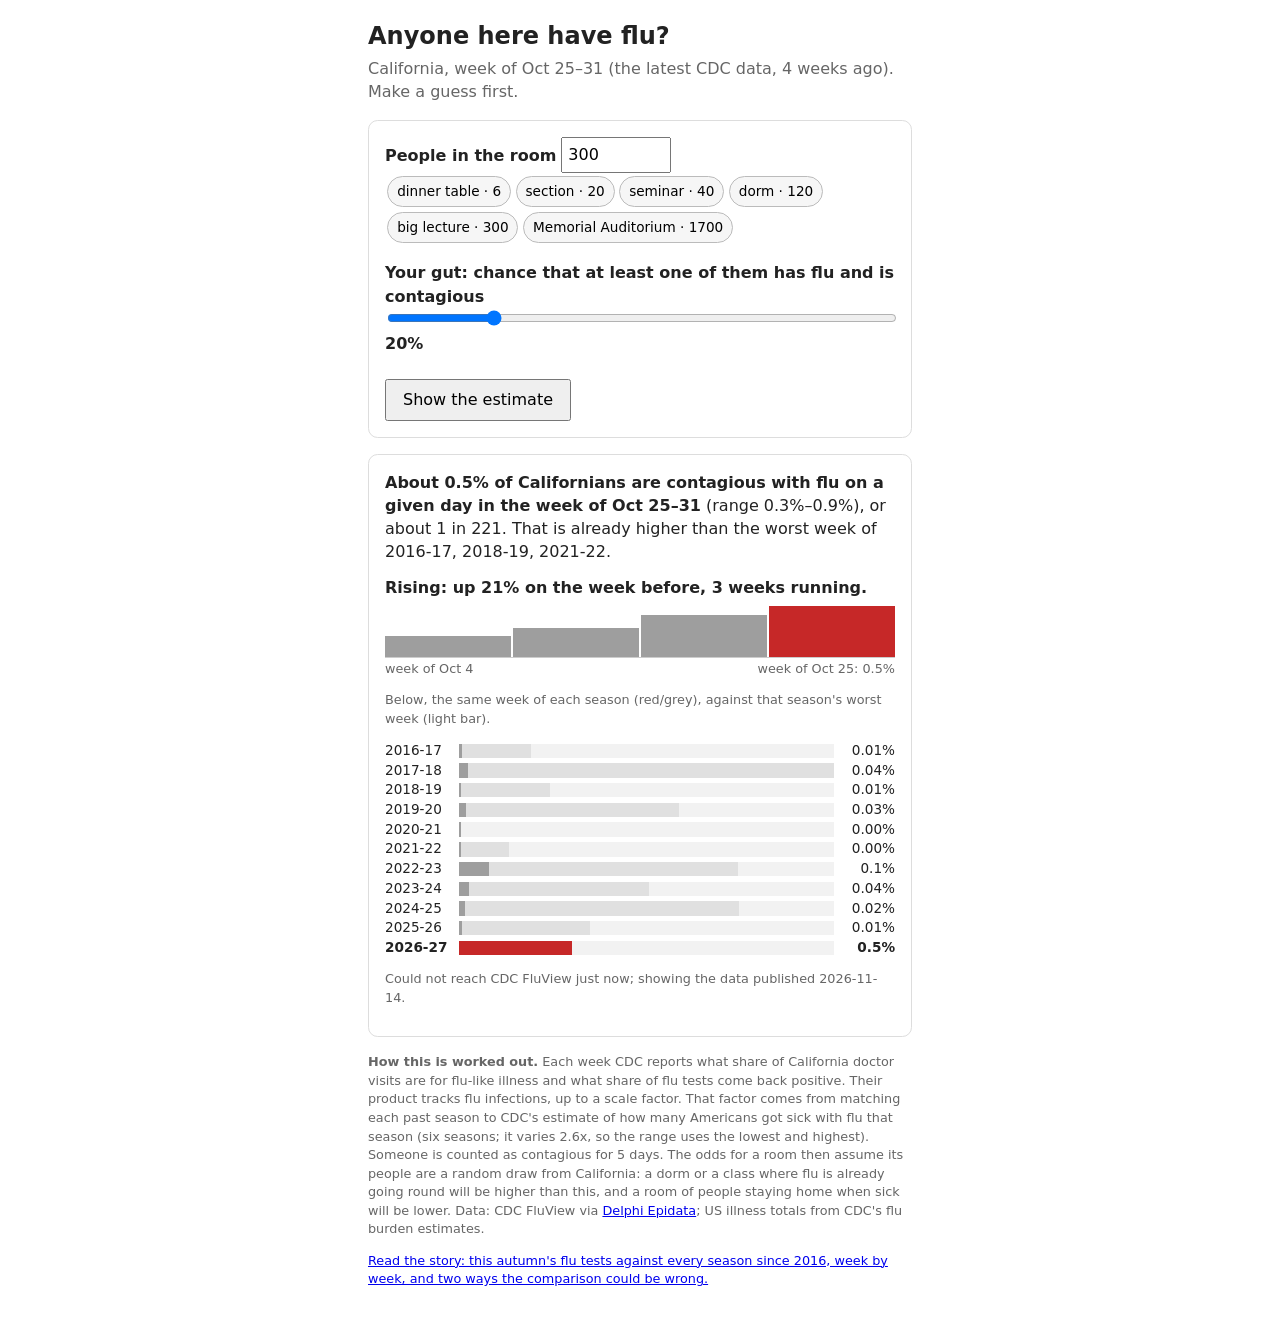
==== index.html @ 690e7840 "Update Anyone here have flu? 2026-11-16 🤖 Generated with [Claude Code](https://claude.com/claude-cod" ====
<!doctype html><html lang="en"><head><meta charset="utf-8">
<meta name="viewport" content="width=device-width,initial-scale=1">
<title>Anyone here have flu?</title>
<meta name="description" content="The odds that someone in a room of N people in California is contagious with flu this week, from CDC surveillance data. Guess first.">
<meta property="og:type" content="website">
<meta property="og:url" content="https://matmat202.github.io/anyone-here-have-flu/">
<meta property="og:title" content="Anyone here have flu?">
<meta property="og:description" content="The odds that someone in a room of N people in California is contagious with flu this week, from CDC data. Guess first.">
<meta property="og:image" content="https://matmat202.github.io/anyone-here-have-flu/icons/card.png">
<meta property="og:image:width" content="1200">
<meta property="og:image:height" content="630">
<meta name="twitter:card" content="summary_large_image">
<link rel="apple-touch-icon" href="icons/icon-180.png">
<style>
:root{color-scheme:light dark}
body{font:16px/1.45 system-ui,sans-serif;max-width:34rem;margin:0 auto;padding:1rem;color:#222;background:#fff}
h1{font-size:1.5rem;margin:.2rem 0} .sub{color:#666;margin:0 0 1rem}
label{font-weight:600} input[type=number]{font:inherit;width:6rem;padding:.3rem}
input[type=range]{width:100%} .rooms button{font:inherit;font-size:.85rem;margin:.15rem;padding:.3rem .55rem;border:1px solid #bbb;border-radius:1rem;background:#f6f6f6}
.card{border:1px solid #ddd;border-radius:.6rem;padding:1rem;margin:1rem 0}
.big{font-size:2.6rem;font-weight:700;color:#c62828;line-height:1.1} .range{color:#555}
#reveal[hidden],#answer[hidden]{display:none} #go{font:inherit;padding:.45rem 1rem;margin-top:.5rem}
.row{display:grid;grid-template-columns:4.2rem 1fr 3.4rem;gap:.4rem;align-items:center;font-size:.85rem}
.row.now{font-weight:700} .track{position:relative;height:.9rem;background:#f2f2f2}
.track i{position:absolute;left:0;top:0;bottom:0} .peak{background:#e0e0e0} .wk{background:#9e9e9e}
.now .wk{background:#c62828} #trend b{display:block;margin-top:.8rem}
#strip{display:flex;align-items:flex-end;gap:2px;height:3.2rem;margin:.4rem 0 .1rem;border-bottom:1px solid #ccc}
#strip i{flex:1;background:#9e9e9e;min-height:1px} #strip i:last-child{background:#c62828}
.ends{display:flex;justify-content:space-between} .v{text-align:right} small,.note{color:#666;font-size:.8rem}
@media (prefers-color-scheme:dark){body{background:#121212;color:#ddd}.card{border-color:#333}
.track{background:#222}#strip{border-color:#444}.peak{background:#3a3a3a}.rooms button{background:#222;color:#ddd;border-color:#444}
.sub,.note,small{color:#a8a8a8}.range{color:#b4b4b4}a{color:#8ab4f8}a:visited{color:#c58af9}}
</style></head><body>
<h1>Anyone here have flu?</h1>
<p class="sub">California, week of <span id="when"></span> (the latest CDC data<span id="ago"></span>). Make a guess first.</p>
<div class="card">
<label for="n">People in the room</label> <input id="n" type="number" min="1" max="100000" value="300">
<div class="rooms"><button type="button" data-n="6">dinner table · 6</button><button type="button" data-n="20">section · 20</button><button type="button" data-n="40">seminar · 40</button><button type="button" data-n="120">dorm · 120</button><button type="button" data-n="300">big lecture · 300</button><button type="button" data-n="1700">Memorial Auditorium · 1700</button></div>
<p><label for="g">Your gut: chance that at least one of them has flu and is contagious</label><br>
<input id="g" type="range" min="0" max="100" value="20"> <b id="gv">20%</b></p>
<button id="go" type="button">Show the estimate</button>
<div id="answer" hidden>
<div class="big" id="est"></div>
<div class="range" id="rng"></div>
<p id="cmp"></p>
</div></div>
<div class="card">
<b id="share"></b> <span id="share2"></span>
<div id="trend"><b id="tline"></b><div id="strip" role="img"></div>
<div class="note ends"><span id="t0"></span><span id="t1"></span></div></div>
<p class="note">Below, the same week of each season (red/grey), against that season's worst week (light bar).</p>
<div id="bars"></div>
<p class="note" id="src"></p>
</div>
<p class="note"><b>How this is worked out.</b> Each week CDC reports what share of California doctor visits are
for flu-like illness and what share of flu tests come back positive. Their product tracks flu
infections, up to a scale factor. That factor comes from matching each past season to CDC's
estimate of how many Americans got sick with flu that season (six seasons; it varies 2.6x, so
the range uses the lowest and highest). Someone is counted as contagious for 5 days. The odds
for a room then assume its people are a random draw from California: a dorm or a class where flu is
already going round will be higher than this, and a room of people staying home when sick will be lower.
Data: CDC FluView via <a href="https://cmu-delphi.github.io/delphi-epidata/">Delphi Epidata</a>; US illness totals from
CDC's flu burden estimates.</p>
<p class="note"><a href="story/">Read the story: this autumn's flu tests against every season since 2016, week by week, and two ways the comparison could be wrong.</a></p>
<script>
const B={"season":"2026-27","latest_week":202643,"p":{"lo":0.003335487937296261,"mid":0.004534368753146951,"hi":0.008585744394130273},"same_week":{"2016-17":0.0001363070977101666,"2017-18":0.0003912168250675612,"2018-19":6.275235104969859e-05,"2019-20":0.00028516103100290416,"2020-21":6.762098536293914e-06,"2021-22":3.576362367207022e-05,"2022-23":0.0012290300355874719,"2023-24":0.0004022800136841627,"2024-25":0.00024460441516132333,"2025-26":0.0001352095421502264},"peaks":{"2016-17":0.0028832362671107623,"2017-18":0.015022572261993715,"2018-19":0.003655824096679887,"2019-20":0.008825951814508905,"2020-21":5.397908524230069e-05,"2021-22":0.0020351194088503045,"2022-23":0.011185241588951704,"2023-24":0.007616477438566242,"2024-25":0.011226456576212827,"2025-26":0.005241171944709214},"past_weeks":{"2016-17":{"0":2.2208252593028167e-05,"1":5.598945878325343e-05,"2":6.0091203705915184e-05,"3":0.0001363070977101666,"4":0.00011065094248334146,"5":0.00012956095756581538,"6":0.0001257399904381008,"7":0.0002452564910892238,"8":0.00020346195060517595,"9":0.0003676662909998396,"10":0.0007476683261241917,"11":0.0012873199643929948,"12":0.0023875265264243057,"13":0.0028832362671107623,"14":0.002783252989923357,"15":0.002124764939604573,"16":0.002240201106798313,"17":0.0025823951479224927,"18":0.0023733548538883036,"19":0.001621468610639568,"20":0.0013414332138087938,"21":0.0008674383675106495,"22":0.0007644570096255241,"23":0.0009871386376390178,"24":0.0007256248546280429,"25":0.0006274988493804461,"26":0.0006944137319479139,"27":0.0004878896191073426,"28":0.00037280166846434006,"29":0.0003831600167806465,"30":0.00033643869360687045,"31":0.0004235652747363937,"32":0.0003798465840366688,"33":0.0004371173565342812,"34":0.00031623073723903726,"35":0.00036501628531752326,"36":0.00013518707766206527,"37":0.00018009067952967555,"38":0.00031942502553912623,"39":0.00021398022818712337,"40":0.00010120101889129013,"41":8.731918807300346e-05,"42":6.429990744637754e-05,"43":6.1396517283735e-05,"44":8.911190518098066e-05,"45":4.128067097877573e-05,"46":8.181279554621713e-05,"47":4.88701805466111e-05,"48":0.00011022418514524041,"49":0.00013400055865278934,"50":0.00010247438398130984,"51":0.00010044119494456847},"2017-18":{"0":8.739550958633514e-05,"1":0.00019818203159651182,"2":0.00021115901004236528,"3":0.0003912168250675612,"4":0.0007400369956959617,"5":0.0007757892342657909,"6":0.0009660072651243864,"7":0.001807687639904924,"8":0.0016331968228363947,"9":0.0029587044129629624,"10":0.005539870813394023,"11":0.008869475152479675,"12":0.015022572261993715,"13":0.011693783936382249,"14":0.005866881362865987,"15":0.0037256958675015613,"16":0.0036631220547831767,"17":0.00423860379303957,"18":0.0037750255849695533,"19":0.003503041391626481,"20":0.002735121363393523,"21":0.003364872645703988,"22":0.0031426488958177646,"23":0.002924121482705834,"24":0.001713105011365809,"25":0.0011835104096721554,"26":0.0009634375722518114,"27":0.0005032410962163913,"28":0.0003487874476592546,"29":0.0004237903498854192,"30":0.00018628484319551555,"31":5.446641970321524e-05,"32":0.00012168120998132985,"33":0.00017799772295222936,"34":4.260728732273783e-05,"35":0.000132489131131526,"36":2.197316240379169e-05,"37":2.6086773648828893e-05,"38":4.000805319531784e-05,"39":2.1695583307385563e-05,"40":2.8989221752290484e-05,"41":0.0,"42":5.1975412550185545e-05,"43":7.574605104601396e-05,"44":7.405566681499148e-05,"45":4.773377580214204e-05,"46":0.0,"47":0.0,"48":2.8282530169830947e-05,"49":8.096903548521205e-05,"50":2.7092184045132457e-05,"51":8.338623252787081e-05},"2018-19":{"0":6.119855917235919e-05,"1":8.78685093486549e-05,"2":0.00012369109097932137,"3":6.275235104969859e-05,"4":0.00021871069570762906,"5":0.00021132357600553753,"6":0.000249016767865858,"7":0.0006540543654087579,"8":0.0010079642655258416,"9":0.0021102217651247372,"10":0.003347196926298026,"11":0.003263294276628877,"12":0.0031183622647866596,"13":0.0021980950243991894,"14":0.002515799076524838,"15":0.0024955182860742953,"16":0.0018763924349161963,"17":0.0025234511843400527,"18":0.0020891899372409866,"19":0.0029840715134085262,"20":0.0030781669376992336,"21":0.003655824096679887,"22":0.002937385817508943,"23":0.0023842830008123372,"24":0.0026619560766800257,"25":0.0017400189571345358,"26":0.0016172148794141913,"27":0.0006770383788270798,"28":0.0007602325026158449,"29":0.00039296546580806633,"30":0.00037086440075393784,"31":0.00030868856274819667,"32":0.00010916819568209421,"33":0.00015205293755014455,"34":0.00012626192745739256,"35":0.00023254721823489922,"36":9.435458680949581e-05,"37":2.263913144004586e-05,"38":5.129515637120875e-05,"39":0.00011885481164335925,"40":6.775484438625826e-05,"41":5.7811517864325715e-05,"42":3.817203703192105e-05,"43":1.7010341421261514e-05,"44":9.0805124081666e-05,"45":9.155854270532678e-05,"46":6.560060584003684e-05,"47":0.00010798083878364299,"48":8.888240054215238e-05,"49":5.763002880437649e-05,"50":9.625418347548669e-05,"51":8.67538846274733e-05},"2019-20":{"0":0.00012170790920667455,"1":0.00016817325723737686,"2":0.00019033685260192346,"3":0.00028516103100290416,"4":0.000512769945571914,"5":0.0012408323839920785,"6":0.0017862999185939382,"7":0.0018905389368084578,"8":0.0025732541393497237,"9":0.0027675368385349716,"10":0.0032061050737747696,"11":0.005601517858408909,"12":0.006759745624599811,"13":0.0074343707863578174,"14":0.006507500158363542,"15":0.007741225707905516,"16":0.008825951814508905,"17":0.008673243777836131,"18":0.007970520591369278,"19":0.007913892196798502,"20":0.007033062384432275,"21":0.0058710513164966565,"22":0.004533030723393679,"23":0.002405398345865783,"24":0.0008248784322491464,"25":0.0001537090707965587,"26":0.00011317845782648096,"27":4.23066549511825e-05,"28":0.0,"29":1.0925197327680396e-05,"30":0.0,"31":0.0,"32":1.60441623548877e-05,"33":0.0,"34":0.0,"35":0.0,"36":0.0,"37":0.0,"38":0.0,"39":0.0,"40":0.0,"41":0.0,"42":0.0,"43":0.0,"44":5.296622442603242e-05,"45":2.2665355106669416e-05,"46":3.53014304155473e-05,"47":0.0,"48":0.0,"49":0.0,"50":1.5094913178986919e-05,"51":0.0},"2020-21":{"0":1.1081540087966006e-05,"1":1.8896982508949006e-05,"2":6.179733289359716e-06,"3":6.762098536293914e-06,"4":5.18491822813516e-05,"5":1.4809968583816271e-05,"6":1.4496558402336633e-05,"7":4.9971710418721e-06,"8":2.093760498141505e-06,"9":7.5540917659362085e-06,"10":1.0954778212418764e-05,"11":9.065779712213559e-06,"12":1.1265391655704958e-05,"13":1.0410886232167149e-05,"14":1.7825639292805627e-06,"15":7.208677614805664e-07,"16":1.3083413016778127e-06,"17":3.5773565113907653e-06,"18":3.6075844956746983e-06,"19":5.545041863424024e-06,"20":2.3930426226135687e-06,"21":2.790279653099055e-06,"22":8.592406296612865e-07,"23":2.1097426680202425e-06,"24":0.0,"25":0.0,"26":8.514787753483401e-06,"27":3.5854908300878147e-06,"28":5.240287982952031e-06,"29":2.6290726064656567e-06,"30":2.8320654127310024e-06,"31":0.0,"32":1.3144324162979098e-05,"33":0.0,"34":0.0,"35":0.0,"36":0.0,"37":9.185099659916098e-06,"38":0.0,"39":0.0,"40":1.1041454450762181e-05,"41":0.0,"42":0.0,"43":1.5417534479982216e-05,"44":7.243031070995595e-06,"45":0.0,"46":6.596084383587531e-06,"47":5.397908524230069e-05,"48":3.917440441855057e-05,"49":6.920058762372777e-06,"50":2.3569052550779792e-05,"51":3.61724230070344e-05},"2021-22":{"0":5.239277986810915e-05,"1":4.3477480522660335e-05,"2":2.5065103673392575e-05,"3":3.576362367207022e-05,"4":4.354384360991452e-05,"5":5.667613726953114e-05,"6":8.297726901191957e-05,"7":0.00013393135353603495,"8":0.00023428495509329782,"9":0.0002453479568832589,"10":0.00030606865880064647,"11":0.00039364933623332383,"12":0.0004519592781350281,"13":0.0002351869597748174,"14":0.00011752753291403553,"15":7.963925441118891e-05,"16":7.277364712238814e-05,"17":4.8098224191086715e-05,"18":4.1100592743032584e-05,"19":5.0161753874237616e-05,"20":6.50564330536832e-05,"21":0.00011662004232298262,"22":0.00014966694621785476,"23":0.00022343611324742913,"24":0.0003673177517485416,"25":0.0003484960094229749,"26":0.00037295342831052125,"27":0.00047909516829119995,"28":0.0006992234762395183,"29":0.0008152048884912999,"30":0.0010688250534550887,"31":0.0012394658490226063,"32":0.0017217788854004858,"33":0.0018386331007637423,"34":0.0020351194088503045,"35":0.0014420704974660507,"36":0.0008966444157327188,"37":0.0007550313678353185,"38":0.000512676588865821,"39":0.00039557235982774487,"40":0.00023642528071621887,"41":0.00021267665379548373,"42":0.00015963679136604623,"43":0.00011641277798034692,"44":0.00010207027229659703,"45":9.200807817388836e-05,"46":0.00014334549133431955,"47":0.0001388945674206514,"48":0.00020065462556877154,"49":0.00018473423869389056,"50":0.00023111529960268194,"51":0.0003305357473821897},"2022-23":{"0":0.00040184774212946166,"1":0.000572723435398162,"2":0.0008277027018956985,"3":0.0012290300355874719,"4":0.0027546630223631284,"5":0.004600176602948534,"6":0.006540439936995061,"7":0.011185241588951704,"8":0.010376659195337257,"9":0.008902685580637665,"10":0.006937424423153962,"11":0.006358628295374732,"12":0.0046877967630778936,"13":0.0021341062772886276,"14":0.0007633355176099527,"15":0.00036546782832325766,"16":0.0002596313630730789,"17":0.00022880869260834448,"18":0.00021319201225246623,"19":0.00014350024040674794,"20":0.00016291414392276317,"21":0.00014609766854331026,"22":0.00018245918841754962,"23":0.00011019665369213365,"24":0.00011920273380060254,"25":0.0001214328777462746,"26":0.00011183910330248797,"27":0.0001642536343206765,"28":0.00012019394537223168,"29":0.0001357910372379291,"30":0.00011777370248919218,"31":0.00012513075442499748,"32":0.00019973253985410995,"33":0.0001970063145639022,"34":0.0002371375827593053,"35":0.0001983870313738087,"36":0.00016238061232893672,"37":0.0001870739989247883,"38":0.00028828256448007,"39":0.0003182873758498622,"40":0.0001944143496912198,"41":0.0002414317704444602,"42":0.00022942089520204168,"43":0.00019195368431688232,"44":0.0001897911263237474,"45":0.0001719647680314467,"46":0.00012318932557578522,"47":0.00014115717391045555,"48":0.00014094937739496518,"49":0.0001229574906992233,"50":0.00012021446799561474,"51":9.42202527935969e-05},"2023-24":{"0":0.00014760221744735696,"1":0.00018216140939832117,"2":0.00031193527007446594,"3":0.0004022800136841627,"4":0.0007804067226215428,"5":0.0011570167728917268,"6":0.0015947741238978262,"7":0.0020207224347087425,"8":0.0026660579235081275,"9":0.003899285715927215,"10":0.005361165328852212,"11":0.007616477438566242,"12":0.007196935775586909,"13":0.005054493123758876,"14":0.0033219524916954513,"15":0.0034284489531908047,"16":0.0023997673116627483,"17":0.0019582451434265106,"18":0.0014917385409956628,"19":0.0016451939295215534,"20":0.0014426132175337394,"21":0.0013448346362390114,"22":0.001185242015219899,"23":0.0011299965907015422,"24":0.0011733359780298415,"25":0.0009503533722985782,"26":0.0009112502054441736,"27":0.0008870110170569159,"28":0.0008825214936270478,"29":0.0007964947326228037,"30":0.0006844594387021867,"31":0.0007177695417035635,"32":0.00054052928188869,"33":0.000511375765921068,"34":0.0005279297442092715,"35":0.0006560142787725484,"36":0.0004760635267351585,"37":0.00041374023155738005,"38":0.00041106797652060964,"39":0.00048554244242496016,"40":0.00029069387365284784,"41":0.00021425251952346337,"42":0.00012795950224950712,"43":0.00017866719640334525,"44":0.0001969994302852721,"45":0.0001416347820632398,"46":0.0001475470186672232,"47":0.00017853089221560163,"48":0.00017060953324301523,"49":0.00011985573253887859,"50":0.0001372309611086192,"51":0.00021925376678294536},"2024-25":{"0":0.0001951649795026658,"1":0.00019203451797665159,"2":0.00020616207677985385,"3":0.00024460441516132333,"4":0.00032038051359253546,"5":0.00042463908632875646,"6":0.0007622543065503454,"7":0.001074560636978404,"8":0.0018165506164682192,"9":0.0024380917907411586,"10":0.003769034292389592,"11":0.006982344675238226,"12":0.010830642508003644,"13":0.0094333839484617,"14":0.007534363370908763,"15":0.008157842475277467,"16":0.010667460805686096,"17":0.011226456576212827,"18":0.010479189683924835,"19":0.00788201720546647,"20":0.006551102642892904,"21":0.004333559010513881,"22":0.0031332364337978307,"23":0.0027858564814336145,"24":0.002556741585622981,"25":0.0022889732996027126,"26":0.0018765419868111732,"27":0.0015472520560816556,"28":0.0012072981399748786,"29":0.0010610550127384424,"30":0.000838271128277074,"31":0.0006372460254802846,"32":0.0005621366490533019,"33":0.0005256960222503641,"34":0.0004791313730295545,"35":0.00040095356718260097,"36":0.0003449270657718178,"37":0.0002201736105779215,"38":0.00018817145257928828,"39":0.00015338538514985412,"40":0.00020366055864680399,"41":0.00015001819162473276,"42":5.716688556269392e-05,"43":0.00011940069077969567,"44":0.00013798223065977346,"45":0.00013213962943995884,"46":0.00012305102290913,"47":0.0001415724782093554,"48":0.0001550308522935224,"49":0.00013939696124106913,"50":0.00010218044906174408,"51":7.475744032767642e-05},"2025-26":{"0":7.699162652247832e-05,"1":0.0001076130620497916,"2":0.00011467623001875122,"3":0.0001352095421502264,"4":0.00016974445796075842,"5":0.00024763730788971447,"6":0.00024338055913102367,"7":0.0002642126976431964,"8":0.0004345295075091022,"9":0.0005984520623772428,"10":0.0014138515506295212,"11":0.0026486347144602704,"12":0.004349471341197571,"13":0.003283587720338251,"14":0.0028304854594625854,"15":0.004242816043089353,"16":0.00404852078122789,"17":0.005241171944709214,"18":0.0038768037792901626,"19":0.0031767346577389953,"20":0.002690697702180996,"21":0.0020619078693921936,"22":0.0017703635042578718,"23":0.001567041282995514,"24":0.001235010220474447,"25":0.0009152755326094767,"26":0.0007496369127732301,"27":0.0006036422649685962,"28":0.0006533576379137891,"29":0.0006719160679045843,"30":0.0006904863528949282,"31":0.0005036140701276953,"32":0.00021326686179832765,"33":0.0003260249426995498,"34":0.000268654444405829,"35":0.00022716809428015468,"36":0.00025169896434446573,"37":0.00016661199795583266,"38":0.00010550499516012207,"39":0.00018398388629169856,"40":0.0001538050657212713,"41":0.00016099620427752786,"42":0.00015976274649019155,"43":0.00011580709167341223,"44":0.0001914840983868108,"45":0.0003731228291206919,"46":0.0003768272956845507,"47":0.00041105562331668637,"48":0.0006560468432221205,"49":0.0011001905855228455,"50":0.0011364825209656364,"51":0.0018314839529102814}},"this_season":[[202640,0.001831709163933227],[202641,0.0025430485402941653],[202642,0.0037406771957445664],[202643,0.004534368753146951]],"k_used":{"lo":0.583036090297334,"mid":0.7925978685877584,"hi":1.5007695839258999},"contagious_days":5,"generated":"2026-11-14"};
let D=B,P=B.p;
const $=id=>document.getElementById(id);
const n=$('n'),g=$('g'),gv=$('gv'),ans=$('answer');
const f=x=>x>=.995?'over 99%':x<.01?'under 1%':Math.round(x*100)+'%';
const pct=x=>x>=.1?Math.round(x*100)+'%':x>=.001?(x*100).toFixed(1)+'%':(x*100).toFixed(2)+'%';
const odds=(p,k)=>1-Math.pow(1-p,k);
const MON=['Jan','Feb','Mar','Apr','May','Jun','Jul','Aug','Sep','Oct','Nov','Dec'];
// MMWR week: starts Sunday; week 1 is the week holding Jan 4. Same rule as model.epiweek_start.
function wkStart(ew){const y=Math.floor(ew/100),dow=new Date(Date.UTC(y,0,1)).getUTCDay();
 return new Date(Date.UTC(y,0,1+(dow<=3?-dow:7-dow)+7*(ew%100-1)));}
const wos=ew=>ew%100>=40?ew%100-40:ew%100+12;
function render(){const s=wkStart(D.latest_week),e=new Date(s.getTime()+6*864e5);
 $('when').textContent=MON[s.getUTCMonth()]+' '+s.getUTCDate()+(s.getUTCMonth()===e.getUTCMonth()?'–'+e.getUTCDate():' – '+MON[e.getUTCMonth()]+' '+e.getUTCDate());
 const ago=Math.floor((Date.now()-e.getTime())/864e5)-1;
 $('ago').textContent=ago>=14?', '+Math.floor(ago/7)+' weeks ago':ago>=2?', '+ago+' days ago':'';
 $('share').textContent='About '+pct(P.mid)+' of Californians are contagious with flu on a given day in the week of '+$('when').textContent;
 const beat=Object.keys(D.peaks).filter(s=>D.peaks[s]<P.mid&&s!=='2020-21').sort();
 $('share2').textContent='(range '+pct(P.lo)+'–'+pct(P.hi)+'), or about 1 in '+Math.round(1/P.mid).toLocaleString('en-US')+'.'+
  (beat.length?' That is already higher than the worst week of '+beat.join(', ')+'.':'');
 const rows=Object.keys(D.same_week).sort().map(s=>[s,D.same_week[s]]).concat([[D.season,P.mid]]);
 const top=Math.max(P.mid,...Object.values(D.peaks)),bars=$('bars');bars.textContent='';
 for(const [s,v] of rows){const r=document.createElement('div');r.className='row'+(s===D.season?' now':'');
  const pk=D.peaks[s];r.innerHTML='<span class="s"></span><span class="track">'+
   (pk?'<i class="peak" style="width:'+(pk/top*100).toFixed(1)+'%"></i>':'')+
   '<i class="wk" style="width:'+Math.max(v/top*100,.6).toFixed(1)+'%"></i></span><span class="v"></span>';
  r.firstChild.textContent=s;r.lastChild.textContent=pct(v);bars.appendChild(r);}
 trend();if(!ans.hidden)show();}
const day=ew=>{const s=wkStart(ew);return MON[s.getUTCMonth()]+' '+s.getUTCDate();};
// This season week by week, so a reader can tell whether it is getting better or worse.
function trend(){const t=D.this_season,st=$('strip');st.textContent='';$('trend').hidden=t.length<2;
 if(t.length<2)return;
 const v=t.map(x=>x[1]),last=v[v.length-1],r=last/v[v.length-2],top=Math.max(...v);
 let up=0;for(let i=v.length-1;i>0&&v[i]>v[i-1];i--)up++;
 let s=r>=1.1?'Rising: up '+Math.round((r-1)*100)+'% on the week before'+(up>=2?', '+up+' weeks running':'')+'.':
  r<=1/1.1?'Falling: down '+Math.round((1-r)*100)+'% on the week before.':'About level with the week before.';
 if(top>last*1.1)s+=' This season peaked at '+pct(top)+' in the week of '+day(t[v.indexOf(top)][0])+'.';
 $('tline').textContent=s;
 for(const [ew,x] of t){const i=document.createElement('i');i.style.height=(x/top*100).toFixed(1)+'%';
  i.title=day(ew)+': '+pct(x);st.appendChild(i);}
 st.setAttribute('aria-label','This season, week by week: '+t.map(([ew,x])=>day(ew)+' '+pct(x)).join(', '));
 $('t0').textContent='week of '+day(t[0][0]);$('t1').textContent='week of '+day(t[t.length-1][0])+': '+pct(last);}
// The page fetches CDC FluView itself (Delphi allows any origin), so it is never older than
// CDC's latest week; the published numbers are the fallback when that fails.
// Delphi's v3 API is retired: a range lying wholly after 2026-09-22 answers result -3 with no
// rows, so the range starts at week 30 (July), which still returns every later week. Summer
// weeks are older than the published week, so they never win L.
async function live(){const S=+D.season.slice(0,4),q='/?regions=ca&epiweeks='+S+'30-'+(S+1)+'39';
 const [a,b]=await Promise.all(['fluview','fluview_clinical'].map(ep=>
  fetch('https://api.delphi.cmu.edu/epidata/'+ep+q).then(r=>{if(!r.ok)throw new Error(ep+' '+r.status);return r.json();})));
 if(a.result!==1||b.result!==1)throw new Error('no rows');
 const ili={},pos={};
 for(const x of a.epidata)if(x.wili!=null)ili[x.epiweek]=x.wili;
 for(const x of b.epidata)if(x.percent_positive!=null)pos[x.epiweek]=x.percent_positive;
 const wks=Object.keys(ili).filter(w=>w in pos).map(Number).sort((x,y)=>x-y),L=wks[wks.length-1];
 if(!L||L<B.latest_week)throw new Error('older than the published week');
 const v=ili[L]/100*pos[L]/100,c=k=>k*v*B.contagious_days/7,same={};
 for(const s in B.past_weeks)if(wos(L) in B.past_weeks[s])same[s]=B.past_weeks[s][wos(L)];
 const ts=wks.filter(w=>w>=S*100+40).map(w=>[w,B.k_used.mid*ili[w]/100*pos[w]/100*B.contagious_days/7]);
 D={...B,latest_week:L,same_week:same,this_season:ts};P={lo:c(B.k_used.lo),mid:c(B.k_used.mid),hi:c(B.k_used.hi)};
 render();return L;}
function show(){const k=Math.max(1,Math.min(100000,parseInt(n.value)||1));
 const m=odds(P.mid,k);document.getElementById('est').textContent=f(m);
 document.getElementById('rng').textContent='range '+f(odds(P.lo,k))+' to '+f(odds(P.hi,k))+' for '+k.toLocaleString()+' people';
 const d=Math.round(m*100)-parseInt(g.value);
 document.getElementById('cmp').textContent=Math.abs(d)<=10?'Your gut was close.':
  (d>0?'Higher than your gut, by '+d+' points.':'Lower than your gut, by '+(-d)+' points.');}
g.oninput=()=>{gv.textContent=g.value+'%';if(!ans.hidden)show();};
n.oninput=()=>{if(!ans.hidden)show();};
document.querySelectorAll('.rooms button').forEach(b=>b.onclick=()=>{n.value=b.dataset.n;if(!ans.hidden)show();});
document.getElementById('go').onclick=()=>{ans.hidden=false;show();};
render();
$('src').textContent='Checking CDC for a newer week…';
live().then(()=>{$('src').textContent='Checked CDC FluView just now: this is its latest week.';},
 ()=>{$('src').textContent='Could not reach CDC FluView just now; showing the data published '+B.generated+'.';});
</script></body></html>
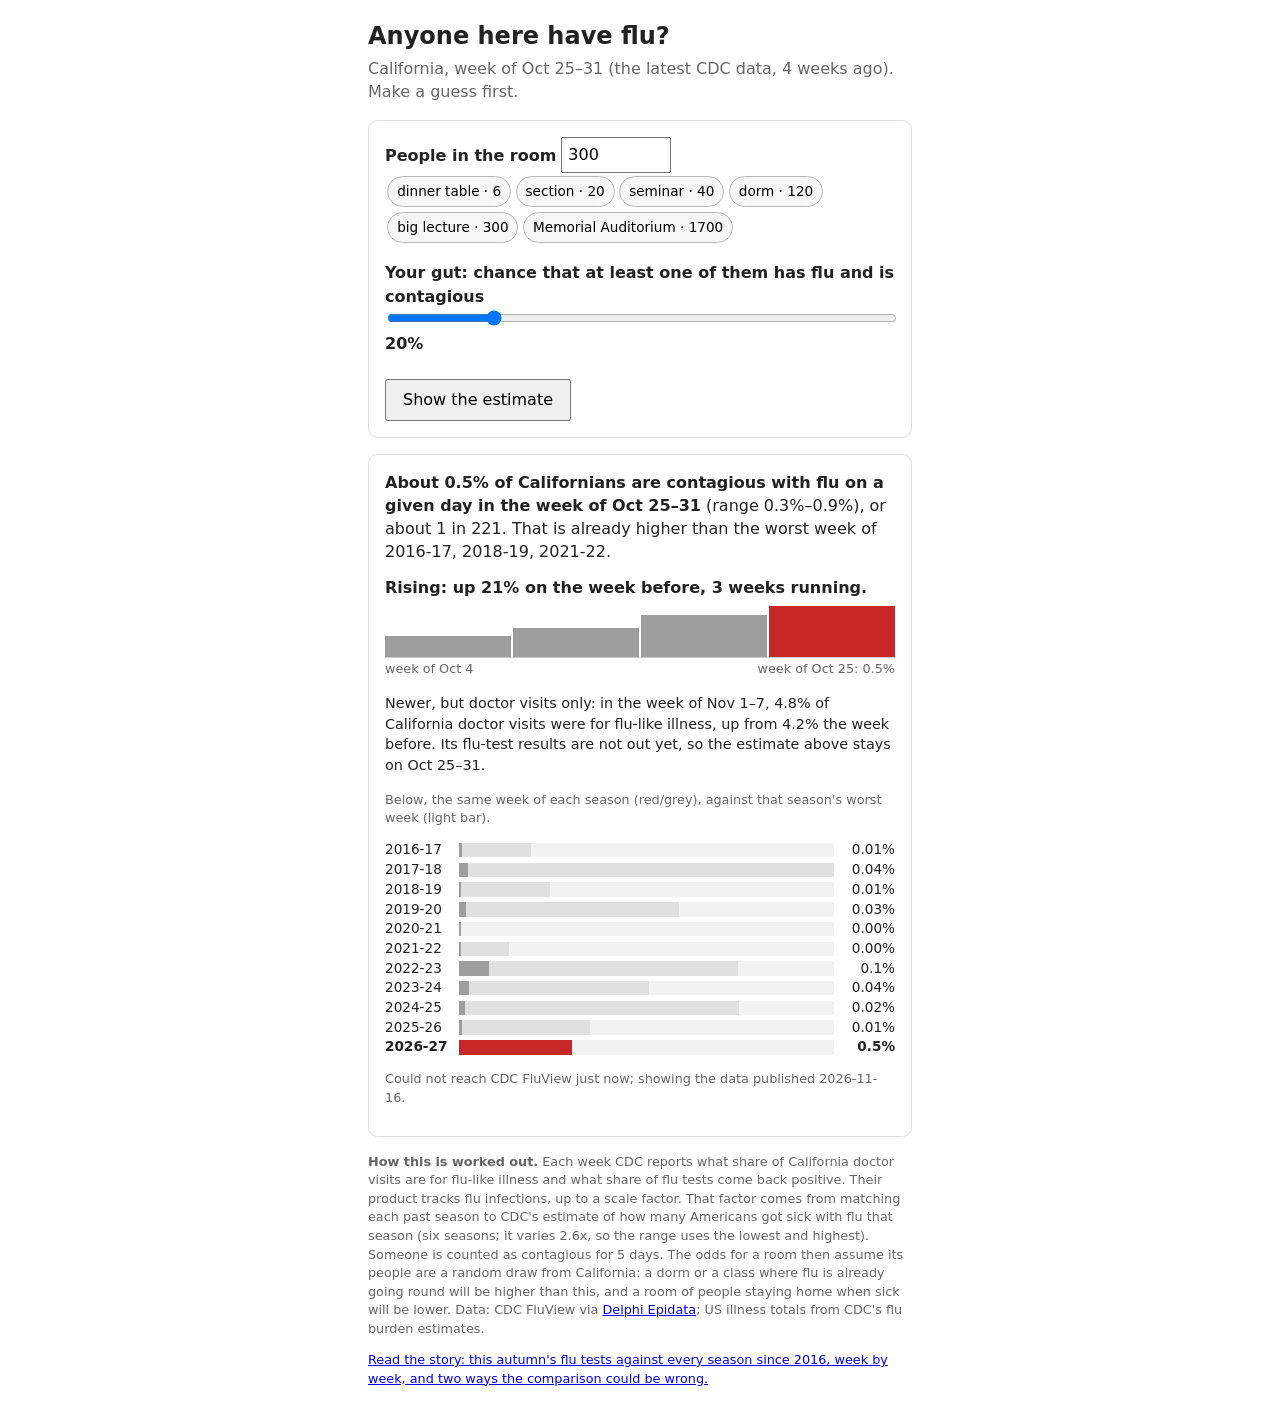
==== commit 852c2e0a: "Update Anyone here have flu? 2026-11-16 🤖 Generated with [Claude Code](https://claude.com/claude-cod" ====
--- a/index.html
+++ b/index.html
@@ -24,7 +24,7 @@
 .row.now{font-weight:700} .track{position:relative;height:.9rem;background:#f2f2f2}
 .track i{position:absolute;left:0;top:0;bottom:0} .peak{background:#e0e0e0} .wk{background:#9e9e9e}
 .now .wk{background:#c62828} #trend b{display:block;margin-top:.8rem}
-#strip{display:flex;align-items:flex-end;gap:2px;height:3.2rem;margin:.4rem 0 .1rem;border-bottom:1px solid #ccc}
+#early{font-size:.9rem} #strip{display:flex;align-items:flex-end;gap:2px;height:3.2rem;margin:.4rem 0 .1rem;border-bottom:1px solid #ccc}
 #strip i{flex:1;background:#9e9e9e;min-height:1px} #strip i:last-child{background:#c62828}
 .ends{display:flex;justify-content:space-between} .v{text-align:right} small,.note{color:#666;font-size:.8rem}
 @media (prefers-color-scheme:dark){body{background:#121212;color:#ddd}.card{border-color:#333}
@@ -48,6 +48,7 @@
 <b id="share"></b> <span id="share2"></span>
 <div id="trend"><b id="tline"></b><div id="strip" role="img"></div>
 <div class="note ends"><span id="t0"></span><span id="t1"></span></div></div>
+<p id="early" hidden></p>
 <p class="note">Below, the same week of each season (red/grey), against that season's worst week (light bar).</p>
 <div id="bars"></div>
 <p class="note" id="src"></p>
@@ -63,7 +64,7 @@
 CDC's flu burden estimates.</p>
 <p class="note"><a href="story/">Read the story: this autumn's flu tests against every season since 2016, week by week, and two ways the comparison could be wrong.</a></p>
 <script>
-const B={"season":"2026-27","latest_week":202643,"p":{"lo":0.003335487937296261,"mid":0.004534368753146951,"hi":0.008585744394130273},"same_week":{"2016-17":0.0001363070977101666,"2017-18":0.0003912168250675612,"2018-19":6.275235104969859e-05,"2019-20":0.00028516103100290416,"2020-21":6.762098536293914e-06,"2021-22":3.576362367207022e-05,"2022-23":0.0012290300355874719,"2023-24":0.0004022800136841627,"2024-25":0.00024460441516132333,"2025-26":0.0001352095421502264},"peaks":{"2016-17":0.0028832362671107623,"2017-18":0.015022572261993715,"2018-19":0.003655824096679887,"2019-20":0.008825951814508905,"2020-21":5.397908524230069e-05,"2021-22":0.0020351194088503045,"2022-23":0.011185241588951704,"2023-24":0.007616477438566242,"2024-25":0.011226456576212827,"2025-26":0.005241171944709214},"past_weeks":{"2016-17":{"0":2.2208252593028167e-05,"1":5.598945878325343e-05,"2":6.0091203705915184e-05,"3":0.0001363070977101666,"4":0.00011065094248334146,"5":0.00012956095756581538,"6":0.0001257399904381008,"7":0.0002452564910892238,"8":0.00020346195060517595,"9":0.0003676662909998396,"10":0.0007476683261241917,"11":0.0012873199643929948,"12":0.0023875265264243057,"13":0.0028832362671107623,"14":0.002783252989923357,"15":0.002124764939604573,"16":0.002240201106798313,"17":0.0025823951479224927,"18":0.0023733548538883036,"19":0.001621468610639568,"20":0.0013414332138087938,"21":0.0008674383675106495,"22":0.0007644570096255241,"23":0.0009871386376390178,"24":0.0007256248546280429,"25":0.0006274988493804461,"26":0.0006944137319479139,"27":0.0004878896191073426,"28":0.00037280166846434006,"29":0.0003831600167806465,"30":0.00033643869360687045,"31":0.0004235652747363937,"32":0.0003798465840366688,"33":0.0004371173565342812,"34":0.00031623073723903726,"35":0.00036501628531752326,"36":0.00013518707766206527,"37":0.00018009067952967555,"38":0.00031942502553912623,"39":0.00021398022818712337,"40":0.00010120101889129013,"41":8.731918807300346e-05,"42":6.429990744637754e-05,"43":6.1396517283735e-05,"44":8.911190518098066e-05,"45":4.128067097877573e-05,"46":8.181279554621713e-05,"47":4.88701805466111e-05,"48":0.00011022418514524041,"49":0.00013400055865278934,"50":0.00010247438398130984,"51":0.00010044119494456847},"2017-18":{"0":8.739550958633514e-05,"1":0.00019818203159651182,"2":0.00021115901004236528,"3":0.0003912168250675612,"4":0.0007400369956959617,"5":0.0007757892342657909,"6":0.0009660072651243864,"7":0.001807687639904924,"8":0.0016331968228363947,"9":0.0029587044129629624,"10":0.005539870813394023,"11":0.008869475152479675,"12":0.015022572261993715,"13":0.011693783936382249,"14":0.005866881362865987,"15":0.0037256958675015613,"16":0.0036631220547831767,"17":0.00423860379303957,"18":0.0037750255849695533,"19":0.003503041391626481,"20":0.002735121363393523,"21":0.003364872645703988,"22":0.0031426488958177646,"23":0.002924121482705834,"24":0.001713105011365809,"25":0.0011835104096721554,"26":0.0009634375722518114,"27":0.0005032410962163913,"28":0.0003487874476592546,"29":0.0004237903498854192,"30":0.00018628484319551555,"31":5.446641970321524e-05,"32":0.00012168120998132985,"33":0.00017799772295222936,"34":4.260728732273783e-05,"35":0.000132489131131526,"36":2.197316240379169e-05,"37":2.6086773648828893e-05,"38":4.000805319531784e-05,"39":2.1695583307385563e-05,"40":2.8989221752290484e-05,"41":0.0,"42":5.1975412550185545e-05,"43":7.574605104601396e-05,"44":7.405566681499148e-05,"45":4.773377580214204e-05,"46":0.0,"47":0.0,"48":2.8282530169830947e-05,"49":8.096903548521205e-05,"50":2.7092184045132457e-05,"51":8.338623252787081e-05},"2018-19":{"0":6.119855917235919e-05,"1":8.78685093486549e-05,"2":0.00012369109097932137,"3":6.275235104969859e-05,"4":0.00021871069570762906,"5":0.00021132357600553753,"6":0.000249016767865858,"7":0.0006540543654087579,"8":0.0010079642655258416,"9":0.0021102217651247372,"10":0.003347196926298026,"11":0.003263294276628877,"12":0.0031183622647866596,"13":0.0021980950243991894,"14":0.002515799076524838,"15":0.0024955182860742953,"16":0.0018763924349161963,"17":0.0025234511843400527,"18":0.0020891899372409866,"19":0.0029840715134085262,"20":0.0030781669376992336,"21":0.003655824096679887,"22":0.002937385817508943,"23":0.0023842830008123372,"24":0.0026619560766800257,"25":0.0017400189571345358,"26":0.0016172148794141913,"27":0.0006770383788270798,"28":0.0007602325026158449,"29":0.00039296546580806633,"30":0.00037086440075393784,"31":0.00030868856274819667,"32":0.00010916819568209421,"33":0.00015205293755014455,"34":0.00012626192745739256,"35":0.00023254721823489922,"36":9.435458680949581e-05,"37":2.263913144004586e-05,"38":5.129515637120875e-05,"39":0.00011885481164335925,"40":6.775484438625826e-05,"41":5.7811517864325715e-05,"42":3.817203703192105e-05,"43":1.7010341421261514e-05,"44":9.0805124081666e-05,"45":9.155854270532678e-05,"46":6.560060584003684e-05,"47":0.00010798083878364299,"48":8.888240054215238e-05,"49":5.763002880437649e-05,"50":9.625418347548669e-05,"51":8.67538846274733e-05},"2019-20":{"0":0.00012170790920667455,"1":0.00016817325723737686,"2":0.00019033685260192346,"3":0.00028516103100290416,"4":0.000512769945571914,"5":0.0012408323839920785,"6":0.0017862999185939382,"7":0.0018905389368084578,"8":0.0025732541393497237,"9":0.0027675368385349716,"10":0.0032061050737747696,"11":0.005601517858408909,"12":0.006759745624599811,"13":0.0074343707863578174,"14":0.006507500158363542,"15":0.007741225707905516,"16":0.008825951814508905,"17":0.008673243777836131,"18":0.007970520591369278,"19":0.007913892196798502,"20":0.007033062384432275,"21":0.0058710513164966565,"22":0.004533030723393679,"23":0.002405398345865783,"24":0.0008248784322491464,"25":0.0001537090707965587,"26":0.00011317845782648096,"27":4.23066549511825e-05,"28":0.0,"29":1.0925197327680396e-05,"30":0.0,"31":0.0,"32":1.60441623548877e-05,"33":0.0,"34":0.0,"35":0.0,"36":0.0,"37":0.0,"38":0.0,"39":0.0,"40":0.0,"41":0.0,"42":0.0,"43":0.0,"44":5.296622442603242e-05,"45":2.2665355106669416e-05,"46":3.53014304155473e-05,"47":0.0,"48":0.0,"49":0.0,"50":1.5094913178986919e-05,"51":0.0},"2020-21":{"0":1.1081540087966006e-05,"1":1.8896982508949006e-05,"2":6.179733289359716e-06,"3":6.762098536293914e-06,"4":5.18491822813516e-05,"5":1.4809968583816271e-05,"6":1.4496558402336633e-05,"7":4.9971710418721e-06,"8":2.093760498141505e-06,"9":7.5540917659362085e-06,"10":1.0954778212418764e-05,"11":9.065779712213559e-06,"12":1.1265391655704958e-05,"13":1.0410886232167149e-05,"14":1.7825639292805627e-06,"15":7.208677614805664e-07,"16":1.3083413016778127e-06,"17":3.5773565113907653e-06,"18":3.6075844956746983e-06,"19":5.545041863424024e-06,"20":2.3930426226135687e-06,"21":2.790279653099055e-06,"22":8.592406296612865e-07,"23":2.1097426680202425e-06,"24":0.0,"25":0.0,"26":8.514787753483401e-06,"27":3.5854908300878147e-06,"28":5.240287982952031e-06,"29":2.6290726064656567e-06,"30":2.8320654127310024e-06,"31":0.0,"32":1.3144324162979098e-05,"33":0.0,"34":0.0,"35":0.0,"36":0.0,"37":9.185099659916098e-06,"38":0.0,"39":0.0,"40":1.1041454450762181e-05,"41":0.0,"42":0.0,"43":1.5417534479982216e-05,"44":7.243031070995595e-06,"45":0.0,"46":6.596084383587531e-06,"47":5.397908524230069e-05,"48":3.917440441855057e-05,"49":6.920058762372777e-06,"50":2.3569052550779792e-05,"51":3.61724230070344e-05},"2021-22":{"0":5.239277986810915e-05,"1":4.3477480522660335e-05,"2":2.5065103673392575e-05,"3":3.576362367207022e-05,"4":4.354384360991452e-05,"5":5.667613726953114e-05,"6":8.297726901191957e-05,"7":0.00013393135353603495,"8":0.00023428495509329782,"9":0.0002453479568832589,"10":0.00030606865880064647,"11":0.00039364933623332383,"12":0.0004519592781350281,"13":0.0002351869597748174,"14":0.00011752753291403553,"15":7.963925441118891e-05,"16":7.277364712238814e-05,"17":4.8098224191086715e-05,"18":4.1100592743032584e-05,"19":5.0161753874237616e-05,"20":6.50564330536832e-05,"21":0.00011662004232298262,"22":0.00014966694621785476,"23":0.00022343611324742913,"24":0.0003673177517485416,"25":0.0003484960094229749,"26":0.00037295342831052125,"27":0.00047909516829119995,"28":0.0006992234762395183,"29":0.0008152048884912999,"30":0.0010688250534550887,"31":0.0012394658490226063,"32":0.0017217788854004858,"33":0.0018386331007637423,"34":0.0020351194088503045,"35":0.0014420704974660507,"36":0.0008966444157327188,"37":0.0007550313678353185,"38":0.000512676588865821,"39":0.00039557235982774487,"40":0.00023642528071621887,"41":0.00021267665379548373,"42":0.00015963679136604623,"43":0.00011641277798034692,"44":0.00010207027229659703,"45":9.200807817388836e-05,"46":0.00014334549133431955,"47":0.0001388945674206514,"48":0.00020065462556877154,"49":0.00018473423869389056,"50":0.00023111529960268194,"51":0.0003305357473821897},"2022-23":{"0":0.00040184774212946166,"1":0.000572723435398162,"2":0.0008277027018956985,"3":0.0012290300355874719,"4":0.0027546630223631284,"5":0.004600176602948534,"6":0.006540439936995061,"7":0.011185241588951704,"8":0.010376659195337257,"9":0.008902685580637665,"10":0.006937424423153962,"11":0.006358628295374732,"12":0.0046877967630778936,"13":0.0021341062772886276,"14":0.0007633355176099527,"15":0.00036546782832325766,"16":0.0002596313630730789,"17":0.00022880869260834448,"18":0.00021319201225246623,"19":0.00014350024040674794,"20":0.00016291414392276317,"21":0.00014609766854331026,"22":0.00018245918841754962,"23":0.00011019665369213365,"24":0.00011920273380060254,"25":0.0001214328777462746,"26":0.00011183910330248797,"27":0.0001642536343206765,"28":0.00012019394537223168,"29":0.0001357910372379291,"30":0.00011777370248919218,"31":0.00012513075442499748,"32":0.00019973253985410995,"33":0.0001970063145639022,"34":0.0002371375827593053,"35":0.0001983870313738087,"36":0.00016238061232893672,"37":0.0001870739989247883,"38":0.00028828256448007,"39":0.0003182873758498622,"40":0.0001944143496912198,"41":0.0002414317704444602,"42":0.00022942089520204168,"43":0.00019195368431688232,"44":0.0001897911263237474,"45":0.0001719647680314467,"46":0.00012318932557578522,"47":0.00014115717391045555,"48":0.00014094937739496518,"49":0.0001229574906992233,"50":0.00012021446799561474,"51":9.42202527935969e-05},"2023-24":{"0":0.00014760221744735696,"1":0.00018216140939832117,"2":0.00031193527007446594,"3":0.0004022800136841627,"4":0.0007804067226215428,"5":0.0011570167728917268,"6":0.0015947741238978262,"7":0.0020207224347087425,"8":0.0026660579235081275,"9":0.003899285715927215,"10":0.005361165328852212,"11":0.007616477438566242,"12":0.007196935775586909,"13":0.005054493123758876,"14":0.0033219524916954513,"15":0.0034284489531908047,"16":0.0023997673116627483,"17":0.0019582451434265106,"18":0.0014917385409956628,"19":0.0016451939295215534,"20":0.0014426132175337394,"21":0.0013448346362390114,"22":0.001185242015219899,"23":0.0011299965907015422,"24":0.0011733359780298415,"25":0.0009503533722985782,"26":0.0009112502054441736,"27":0.0008870110170569159,"28":0.0008825214936270478,"29":0.0007964947326228037,"30":0.0006844594387021867,"31":0.0007177695417035635,"32":0.00054052928188869,"33":0.000511375765921068,"34":0.0005279297442092715,"35":0.0006560142787725484,"36":0.0004760635267351585,"37":0.00041374023155738005,"38":0.00041106797652060964,"39":0.00048554244242496016,"40":0.00029069387365284784,"41":0.00021425251952346337,"42":0.00012795950224950712,"43":0.00017866719640334525,"44":0.0001969994302852721,"45":0.0001416347820632398,"46":0.0001475470186672232,"47":0.00017853089221560163,"48":0.00017060953324301523,"49":0.00011985573253887859,"50":0.0001372309611086192,"51":0.00021925376678294536},"2024-25":{"0":0.0001951649795026658,"1":0.00019203451797665159,"2":0.00020616207677985385,"3":0.00024460441516132333,"4":0.00032038051359253546,"5":0.00042463908632875646,"6":0.0007622543065503454,"7":0.001074560636978404,"8":0.0018165506164682192,"9":0.0024380917907411586,"10":0.003769034292389592,"11":0.006982344675238226,"12":0.010830642508003644,"13":0.0094333839484617,"14":0.007534363370908763,"15":0.008157842475277467,"16":0.010667460805686096,"17":0.011226456576212827,"18":0.010479189683924835,"19":0.00788201720546647,"20":0.006551102642892904,"21":0.004333559010513881,"22":0.0031332364337978307,"23":0.0027858564814336145,"24":0.002556741585622981,"25":0.0022889732996027126,"26":0.0018765419868111732,"27":0.0015472520560816556,"28":0.0012072981399748786,"29":0.0010610550127384424,"30":0.000838271128277074,"31":0.0006372460254802846,"32":0.0005621366490533019,"33":0.0005256960222503641,"34":0.0004791313730295545,"35":0.00040095356718260097,"36":0.0003449270657718178,"37":0.0002201736105779215,"38":0.00018817145257928828,"39":0.00015338538514985412,"40":0.00020366055864680399,"41":0.00015001819162473276,"42":5.716688556269392e-05,"43":0.00011940069077969567,"44":0.00013798223065977346,"45":0.00013213962943995884,"46":0.00012305102290913,"47":0.0001415724782093554,"48":0.0001550308522935224,"49":0.00013939696124106913,"50":0.00010218044906174408,"51":7.475744032767642e-05},"2025-26":{"0":7.699162652247832e-05,"1":0.0001076130620497916,"2":0.00011467623001875122,"3":0.0001352095421502264,"4":0.00016974445796075842,"5":0.00024763730788971447,"6":0.00024338055913102367,"7":0.0002642126976431964,"8":0.0004345295075091022,"9":0.0005984520623772428,"10":0.0014138515506295212,"11":0.0026486347144602704,"12":0.004349471341197571,"13":0.003283587720338251,"14":0.0028304854594625854,"15":0.004242816043089353,"16":0.00404852078122789,"17":0.005241171944709214,"18":0.0038768037792901626,"19":0.0031767346577389953,"20":0.002690697702180996,"21":0.0020619078693921936,"22":0.0017703635042578718,"23":0.001567041282995514,"24":0.001235010220474447,"25":0.0009152755326094767,"26":0.0007496369127732301,"27":0.0006036422649685962,"28":0.0006533576379137891,"29":0.0006719160679045843,"30":0.0006904863528949282,"31":0.0005036140701276953,"32":0.00021326686179832765,"33":0.0003260249426995498,"34":0.000268654444405829,"35":0.00022716809428015468,"36":0.00025169896434446573,"37":0.00016661199795583266,"38":0.00010550499516012207,"39":0.00018398388629169856,"40":0.0001538050657212713,"41":0.00016099620427752786,"42":0.00015976274649019155,"43":0.00011580709167341223,"44":0.0001914840983868108,"45":0.0003731228291206919,"46":0.0003768272956845507,"47":0.00041105562331668637,"48":0.0006560468432221205,"49":0.0011001905855228455,"50":0.0011364825209656364,"51":0.0018314839529102814}},"this_season":[[202640,0.001831709163933227],[202641,0.0025430485402941653],[202642,0.0037406771957445664],[202643,0.004534368753146951]],"k_used":{"lo":0.583036090297334,"mid":0.7925978685877584,"hi":1.5007695839258999},"contagious_days":5,"generated":"2026-11-14"};
+const B={"season":"2026-27","latest_week":202643,"p":{"lo":0.003335487937296261,"mid":0.004534368753146951,"hi":0.008585744394130273},"same_week":{"2016-17":0.0001363070977101666,"2017-18":0.0003912168250675612,"2018-19":6.275235104969859e-05,"2019-20":0.00028516103100290416,"2020-21":6.762098536293914e-06,"2021-22":3.576362367207022e-05,"2022-23":0.0012290300355874719,"2023-24":0.0004022800136841627,"2024-25":0.00024460441516132333,"2025-26":0.0001352095421502264},"peaks":{"2016-17":0.0028832362671107623,"2017-18":0.015022572261993715,"2018-19":0.003655824096679887,"2019-20":0.008825951814508905,"2020-21":5.397908524230069e-05,"2021-22":0.0020351194088503045,"2022-23":0.011185241588951704,"2023-24":0.007616477438566242,"2024-25":0.011226456576212827,"2025-26":0.005241171944709214},"past_weeks":{"2016-17":{"0":2.2208252593028167e-05,"1":5.598945878325343e-05,"2":6.0091203705915184e-05,"3":0.0001363070977101666,"4":0.00011065094248334146,"5":0.00012956095756581538,"6":0.0001257399904381008,"7":0.0002452564910892238,"8":0.00020346195060517595,"9":0.0003676662909998396,"10":0.0007476683261241917,"11":0.0012873199643929948,"12":0.0023875265264243057,"13":0.0028832362671107623,"14":0.002783252989923357,"15":0.002124764939604573,"16":0.002240201106798313,"17":0.0025823951479224927,"18":0.0023733548538883036,"19":0.001621468610639568,"20":0.0013414332138087938,"21":0.0008674383675106495,"22":0.0007644570096255241,"23":0.0009871386376390178,"24":0.0007256248546280429,"25":0.0006274988493804461,"26":0.0006944137319479139,"27":0.0004878896191073426,"28":0.00037280166846434006,"29":0.0003831600167806465,"30":0.00033643869360687045,"31":0.0004235652747363937,"32":0.0003798465840366688,"33":0.0004371173565342812,"34":0.00031623073723903726,"35":0.00036501628531752326,"36":0.00013518707766206527,"37":0.00018009067952967555,"38":0.00031942502553912623,"39":0.00021398022818712337,"40":0.00010120101889129013,"41":8.731918807300346e-05,"42":6.429990744637754e-05,"43":6.1396517283735e-05,"44":8.911190518098066e-05,"45":4.128067097877573e-05,"46":8.181279554621713e-05,"47":4.88701805466111e-05,"48":0.00011022418514524041,"49":0.00013400055865278934,"50":0.00010247438398130984,"51":0.00010044119494456847},"2017-18":{"0":8.739550958633514e-05,"1":0.00019818203159651182,"2":0.00021115901004236528,"3":0.0003912168250675612,"4":0.0007400369956959617,"5":0.0007757892342657909,"6":0.0009660072651243864,"7":0.001807687639904924,"8":0.0016331968228363947,"9":0.0029587044129629624,"10":0.005539870813394023,"11":0.008869475152479675,"12":0.015022572261993715,"13":0.011693783936382249,"14":0.005866881362865987,"15":0.0037256958675015613,"16":0.0036631220547831767,"17":0.00423860379303957,"18":0.0037750255849695533,"19":0.003503041391626481,"20":0.002735121363393523,"21":0.003364872645703988,"22":0.0031426488958177646,"23":0.002924121482705834,"24":0.001713105011365809,"25":0.0011835104096721554,"26":0.0009634375722518114,"27":0.0005032410962163913,"28":0.0003487874476592546,"29":0.0004237903498854192,"30":0.00018628484319551555,"31":5.446641970321524e-05,"32":0.00012168120998132985,"33":0.00017799772295222936,"34":4.260728732273783e-05,"35":0.000132489131131526,"36":2.197316240379169e-05,"37":2.6086773648828893e-05,"38":4.000805319531784e-05,"39":2.1695583307385563e-05,"40":2.8989221752290484e-05,"41":0.0,"42":5.1975412550185545e-05,"43":7.574605104601396e-05,"44":7.405566681499148e-05,"45":4.773377580214204e-05,"46":0.0,"47":0.0,"48":2.8282530169830947e-05,"49":8.096903548521205e-05,"50":2.7092184045132457e-05,"51":8.338623252787081e-05},"2018-19":{"0":6.119855917235919e-05,"1":8.78685093486549e-05,"2":0.00012369109097932137,"3":6.275235104969859e-05,"4":0.00021871069570762906,"5":0.00021132357600553753,"6":0.000249016767865858,"7":0.0006540543654087579,"8":0.0010079642655258416,"9":0.0021102217651247372,"10":0.003347196926298026,"11":0.003263294276628877,"12":0.0031183622647866596,"13":0.0021980950243991894,"14":0.002515799076524838,"15":0.0024955182860742953,"16":0.0018763924349161963,"17":0.0025234511843400527,"18":0.0020891899372409866,"19":0.0029840715134085262,"20":0.0030781669376992336,"21":0.003655824096679887,"22":0.002937385817508943,"23":0.0023842830008123372,"24":0.0026619560766800257,"25":0.0017400189571345358,"26":0.0016172148794141913,"27":0.0006770383788270798,"28":0.0007602325026158449,"29":0.00039296546580806633,"30":0.00037086440075393784,"31":0.00030868856274819667,"32":0.00010916819568209421,"33":0.00015205293755014455,"34":0.00012626192745739256,"35":0.00023254721823489922,"36":9.435458680949581e-05,"37":2.263913144004586e-05,"38":5.129515637120875e-05,"39":0.00011885481164335925,"40":6.775484438625826e-05,"41":5.7811517864325715e-05,"42":3.817203703192105e-05,"43":1.7010341421261514e-05,"44":9.0805124081666e-05,"45":9.155854270532678e-05,"46":6.560060584003684e-05,"47":0.00010798083878364299,"48":8.888240054215238e-05,"49":5.763002880437649e-05,"50":9.625418347548669e-05,"51":8.67538846274733e-05},"2019-20":{"0":0.00012170790920667455,"1":0.00016817325723737686,"2":0.00019033685260192346,"3":0.00028516103100290416,"4":0.000512769945571914,"5":0.0012408323839920785,"6":0.0017862999185939382,"7":0.0018905389368084578,"8":0.0025732541393497237,"9":0.0027675368385349716,"10":0.0032061050737747696,"11":0.005601517858408909,"12":0.006759745624599811,"13":0.0074343707863578174,"14":0.006507500158363542,"15":0.007741225707905516,"16":0.008825951814508905,"17":0.008673243777836131,"18":0.007970520591369278,"19":0.007913892196798502,"20":0.007033062384432275,"21":0.0058710513164966565,"22":0.004533030723393679,"23":0.002405398345865783,"24":0.0008248784322491464,"25":0.0001537090707965587,"26":0.00011317845782648096,"27":4.23066549511825e-05,"28":0.0,"29":1.0925197327680396e-05,"30":0.0,"31":0.0,"32":1.60441623548877e-05,"33":0.0,"34":0.0,"35":0.0,"36":0.0,"37":0.0,"38":0.0,"39":0.0,"40":0.0,"41":0.0,"42":0.0,"43":0.0,"44":5.296622442603242e-05,"45":2.2665355106669416e-05,"46":3.53014304155473e-05,"47":0.0,"48":0.0,"49":0.0,"50":1.5094913178986919e-05,"51":0.0},"2020-21":{"0":1.1081540087966006e-05,"1":1.8896982508949006e-05,"2":6.179733289359716e-06,"3":6.762098536293914e-06,"4":5.18491822813516e-05,"5":1.4809968583816271e-05,"6":1.4496558402336633e-05,"7":4.9971710418721e-06,"8":2.093760498141505e-06,"9":7.5540917659362085e-06,"10":1.0954778212418764e-05,"11":9.065779712213559e-06,"12":1.1265391655704958e-05,"13":1.0410886232167149e-05,"14":1.7825639292805627e-06,"15":7.208677614805664e-07,"16":1.3083413016778127e-06,"17":3.5773565113907653e-06,"18":3.6075844956746983e-06,"19":5.545041863424024e-06,"20":2.3930426226135687e-06,"21":2.790279653099055e-06,"22":8.592406296612865e-07,"23":2.1097426680202425e-06,"24":0.0,"25":0.0,"26":8.514787753483401e-06,"27":3.5854908300878147e-06,"28":5.240287982952031e-06,"29":2.6290726064656567e-06,"30":2.8320654127310024e-06,"31":0.0,"32":1.3144324162979098e-05,"33":0.0,"34":0.0,"35":0.0,"36":0.0,"37":9.185099659916098e-06,"38":0.0,"39":0.0,"40":1.1041454450762181e-05,"41":0.0,"42":0.0,"43":1.5417534479982216e-05,"44":7.243031070995595e-06,"45":0.0,"46":6.596084383587531e-06,"47":5.397908524230069e-05,"48":3.917440441855057e-05,"49":6.920058762372777e-06,"50":2.3569052550779792e-05,"51":3.61724230070344e-05},"2021-22":{"0":5.239277986810915e-05,"1":4.3477480522660335e-05,"2":2.5065103673392575e-05,"3":3.576362367207022e-05,"4":4.354384360991452e-05,"5":5.667613726953114e-05,"6":8.297726901191957e-05,"7":0.00013393135353603495,"8":0.00023428495509329782,"9":0.0002453479568832589,"10":0.00030606865880064647,"11":0.00039364933623332383,"12":0.0004519592781350281,"13":0.0002351869597748174,"14":0.00011752753291403553,"15":7.963925441118891e-05,"16":7.277364712238814e-05,"17":4.8098224191086715e-05,"18":4.1100592743032584e-05,"19":5.0161753874237616e-05,"20":6.50564330536832e-05,"21":0.00011662004232298262,"22":0.00014966694621785476,"23":0.00022343611324742913,"24":0.0003673177517485416,"25":0.0003484960094229749,"26":0.00037295342831052125,"27":0.00047909516829119995,"28":0.0006992234762395183,"29":0.0008152048884912999,"30":0.0010688250534550887,"31":0.0012394658490226063,"32":0.0017217788854004858,"33":0.0018386331007637423,"34":0.0020351194088503045,"35":0.0014420704974660507,"36":0.0008966444157327188,"37":0.0007550313678353185,"38":0.000512676588865821,"39":0.00039557235982774487,"40":0.00023642528071621887,"41":0.00021267665379548373,"42":0.00015963679136604623,"43":0.00011641277798034692,"44":0.00010207027229659703,"45":9.200807817388836e-05,"46":0.00014334549133431955,"47":0.0001388945674206514,"48":0.00020065462556877154,"49":0.00018473423869389056,"50":0.00023111529960268194,"51":0.0003305357473821897},"2022-23":{"0":0.00040184774212946166,"1":0.000572723435398162,"2":0.0008277027018956985,"3":0.0012290300355874719,"4":0.0027546630223631284,"5":0.004600176602948534,"6":0.006540439936995061,"7":0.011185241588951704,"8":0.010376659195337257,"9":0.008902685580637665,"10":0.006937424423153962,"11":0.006358628295374732,"12":0.0046877967630778936,"13":0.0021341062772886276,"14":0.0007633355176099527,"15":0.00036546782832325766,"16":0.0002596313630730789,"17":0.00022880869260834448,"18":0.00021319201225246623,"19":0.00014350024040674794,"20":0.00016291414392276317,"21":0.00014609766854331026,"22":0.00018245918841754962,"23":0.00011019665369213365,"24":0.00011920273380060254,"25":0.0001214328777462746,"26":0.00011183910330248797,"27":0.0001642536343206765,"28":0.00012019394537223168,"29":0.0001357910372379291,"30":0.00011777370248919218,"31":0.00012513075442499748,"32":0.00019973253985410995,"33":0.0001970063145639022,"34":0.0002371375827593053,"35":0.0001983870313738087,"36":0.00016238061232893672,"37":0.0001870739989247883,"38":0.00028828256448007,"39":0.0003182873758498622,"40":0.0001944143496912198,"41":0.0002414317704444602,"42":0.00022942089520204168,"43":0.00019195368431688232,"44":0.0001897911263237474,"45":0.0001719647680314467,"46":0.00012318932557578522,"47":0.00014115717391045555,"48":0.00014094937739496518,"49":0.0001229574906992233,"50":0.00012021446799561474,"51":9.42202527935969e-05},"2023-24":{"0":0.00014760221744735696,"1":0.00018216140939832117,"2":0.00031193527007446594,"3":0.0004022800136841627,"4":0.0007804067226215428,"5":0.0011570167728917268,"6":0.0015947741238978262,"7":0.0020207224347087425,"8":0.0026660579235081275,"9":0.003899285715927215,"10":0.005361165328852212,"11":0.007616477438566242,"12":0.007196935775586909,"13":0.005054493123758876,"14":0.0033219524916954513,"15":0.0034284489531908047,"16":0.0023997673116627483,"17":0.0019582451434265106,"18":0.0014917385409956628,"19":0.0016451939295215534,"20":0.0014426132175337394,"21":0.0013448346362390114,"22":0.001185242015219899,"23":0.0011299965907015422,"24":0.0011733359780298415,"25":0.0009503533722985782,"26":0.0009112502054441736,"27":0.0008870110170569159,"28":0.0008825214936270478,"29":0.0007964947326228037,"30":0.0006844594387021867,"31":0.0007177695417035635,"32":0.00054052928188869,"33":0.000511375765921068,"34":0.0005279297442092715,"35":0.0006560142787725484,"36":0.0004760635267351585,"37":0.00041374023155738005,"38":0.00041106797652060964,"39":0.00048554244242496016,"40":0.00029069387365284784,"41":0.00021425251952346337,"42":0.00012795950224950712,"43":0.00017866719640334525,"44":0.0001969994302852721,"45":0.0001416347820632398,"46":0.0001475470186672232,"47":0.00017853089221560163,"48":0.00017060953324301523,"49":0.00011985573253887859,"50":0.0001372309611086192,"51":0.00021925376678294536},"2024-25":{"0":0.0001951649795026658,"1":0.00019203451797665159,"2":0.00020616207677985385,"3":0.00024460441516132333,"4":0.00032038051359253546,"5":0.00042463908632875646,"6":0.0007622543065503454,"7":0.001074560636978404,"8":0.0018165506164682192,"9":0.0024380917907411586,"10":0.003769034292389592,"11":0.006982344675238226,"12":0.010830642508003644,"13":0.0094333839484617,"14":0.007534363370908763,"15":0.008157842475277467,"16":0.010667460805686096,"17":0.011226456576212827,"18":0.010479189683924835,"19":0.00788201720546647,"20":0.006551102642892904,"21":0.004333559010513881,"22":0.0031332364337978307,"23":0.0027858564814336145,"24":0.002556741585622981,"25":0.0022889732996027126,"26":0.0018765419868111732,"27":0.0015472520560816556,"28":0.0012072981399748786,"29":0.0010610550127384424,"30":0.000838271128277074,"31":0.0006372460254802846,"32":0.0005621366490533019,"33":0.0005256960222503641,"34":0.0004791313730295545,"35":0.00040095356718260097,"36":0.0003449270657718178,"37":0.0002201736105779215,"38":0.00018817145257928828,"39":0.00015338538514985412,"40":0.00020366055864680399,"41":0.00015001819162473276,"42":5.716688556269392e-05,"43":0.00011940069077969567,"44":0.00013798223065977346,"45":0.00013213962943995884,"46":0.00012305102290913,"47":0.0001415724782093554,"48":0.0001550308522935224,"49":0.00013939696124106913,"50":0.00010218044906174408,"51":7.475744032767642e-05},"2025-26":{"0":7.699162652247832e-05,"1":0.0001076130620497916,"2":0.00011467623001875122,"3":0.0001352095421502264,"4":0.00016974445796075842,"5":0.00024763730788971447,"6":0.00024338055913102367,"7":0.0002642126976431964,"8":0.0004345295075091022,"9":0.0005984520623772428,"10":0.0014138515506295212,"11":0.0026486347144602704,"12":0.004349471341197571,"13":0.003283587720338251,"14":0.0028304854594625854,"15":0.004242816043089353,"16":0.00404852078122789,"17":0.005241171944709214,"18":0.0038768037792901626,"19":0.0031767346577389953,"20":0.002690697702180996,"21":0.0020619078693921936,"22":0.0017703635042578718,"23":0.001567041282995514,"24":0.001235010220474447,"25":0.0009152755326094767,"26":0.0007496369127732301,"27":0.0006036422649685962,"28":0.0006533576379137891,"29":0.0006719160679045843,"30":0.0006904863528949282,"31":0.0005036140701276953,"32":0.00021326686179832765,"33":0.0003260249426995498,"34":0.000268654444405829,"35":0.00022716809428015468,"36":0.00025169896434446573,"37":0.00016661199795583266,"38":0.00010550499516012207,"39":0.00018398388629169856,"40":0.0001538050657212713,"41":0.00016099620427752786,"42":0.00015976274649019155,"43":0.00011580709167341223,"44":0.0001914840983868108,"45":0.0003731228291206919,"46":0.0003768272956845507,"47":0.00041105562331668637,"48":0.0006560468432221205,"49":0.0011001905855228455,"50":0.0011364825209656364,"51":0.0018314839529102814}},"this_season":[[202640,0.001831709163933227],[202641,0.0025430485402941653],[202642,0.0037406771957445664],[202643,0.004534368753146951]],"k_used":{"lo":0.583036090297334,"mid":0.7925978685877584,"hi":1.5007695839258999},"contagious_days":5,"generated":"2026-11-16","ili_ahead":{"week":202644,"ili":4.77956,"prev_week":202643,"prev":4.23322}};
 let D=B,P=B.p;
 const $=id=>document.getElementById(id);
 const n=$('n'),g=$('g'),gv=$('gv'),ans=$('answer');
@@ -90,7 +91,14 @@
    (pk?'<i class="peak" style="width:'+(pk/top*100).toFixed(1)+'%"></i>':'')+
    '<i class="wk" style="width:'+Math.max(v/top*100,.6).toFixed(1)+'%"></i></span><span class="v"></span>';
   r.firstChild.textContent=s;r.lastChild.textContent=pct(v);bars.appendChild(r);}
- trend();if(!ans.hidden)show();}
+ trend();early();if(!ans.hidden)show();}
+// CDC's doctor-visit share comes out a week before its lab positivity, so the newest week
+// can't be in the estimate yet; say what it shows rather than hide it.
+function early(){const a=D.ili_ahead,el=$('early');el.hidden=!a;if(!a)return;
+ const s=wkStart(a.week),e=new Date(s.getTime()+6*864e5),x=a.ili.toFixed(1),y=a.prev.toFixed(1);
+ const wk=MON[s.getUTCMonth()]+' '+s.getUTCDate()+(s.getUTCMonth()===e.getUTCMonth()?'–'+e.getUTCDate():' – '+MON[e.getUTCMonth()]+' '+e.getUTCDate());
+ el.textContent='Newer, but doctor visits only: in the week of '+wk+', '+x+'% of California doctor visits were for flu-like illness, '+
+  (+x>+y?'up from ':+x<+y?'down from ':'the same as ')+y+'% the week before. Its flu-test results are not out yet, so the estimate above stays on '+$('when').textContent+'.';}
 const day=ew=>{const s=wkStart(ew);return MON[s.getUTCMonth()]+' '+s.getUTCDate();};
 // This season week by week, so a reader can tell whether it is getting better or worse.
 function trend(){const t=D.this_season,st=$('strip');st.textContent='';$('trend').hidden=t.length<2;
@@ -122,7 +130,8 @@
  const v=ili[L]/100*pos[L]/100,c=k=>k*v*B.contagious_days/7,same={};
  for(const s in B.past_weeks)if(wos(L) in B.past_weeks[s])same[s]=B.past_weeks[s][wos(L)];
  const ts=wks.filter(w=>w>=S*100+40).map(w=>[w,B.k_used.mid*ili[w]/100*pos[w]/100*B.contagious_days/7]);
- D={...B,latest_week:L,same_week:same,this_season:ts};P={lo:c(B.k_used.lo),mid:c(B.k_used.mid),hi:c(B.k_used.hi)};
+ const ah=Object.keys(ili).map(Number).filter(w=>w>L),N=Math.max(...ah),pw=Math.max(...Object.keys(ili).map(Number).filter(w=>w<N));
+ D={...B,latest_week:L,same_week:same,this_season:ts,ili_ahead:ah.length?{week:N,ili:ili[N],prev_week:pw,prev:ili[pw]}:null};P={lo:c(B.k_used.lo),mid:c(B.k_used.mid),hi:c(B.k_used.hi)};
  render();return L;}
 function show(){const k=Math.max(1,Math.min(100000,parseInt(n.value)||1));
  const m=odds(P.mid,k);document.getElementById('est').textContent=f(m);
@@ -136,6 +145,6 @@
 document.getElementById('go').onclick=()=>{ans.hidden=false;show();};
 render();
 $('src').textContent='Checking CDC for a newer week…';
-live().then(()=>{$('src').textContent='Checked CDC FluView just now: this is its latest week.';},
+live().then(()=>{$('src').textContent='Checked CDC FluView just now: this is its latest week with flu-test results.';},
  ()=>{$('src').textContent='Could not reach CDC FluView just now; showing the data published '+B.generated+'.';});
 </script></body></html>
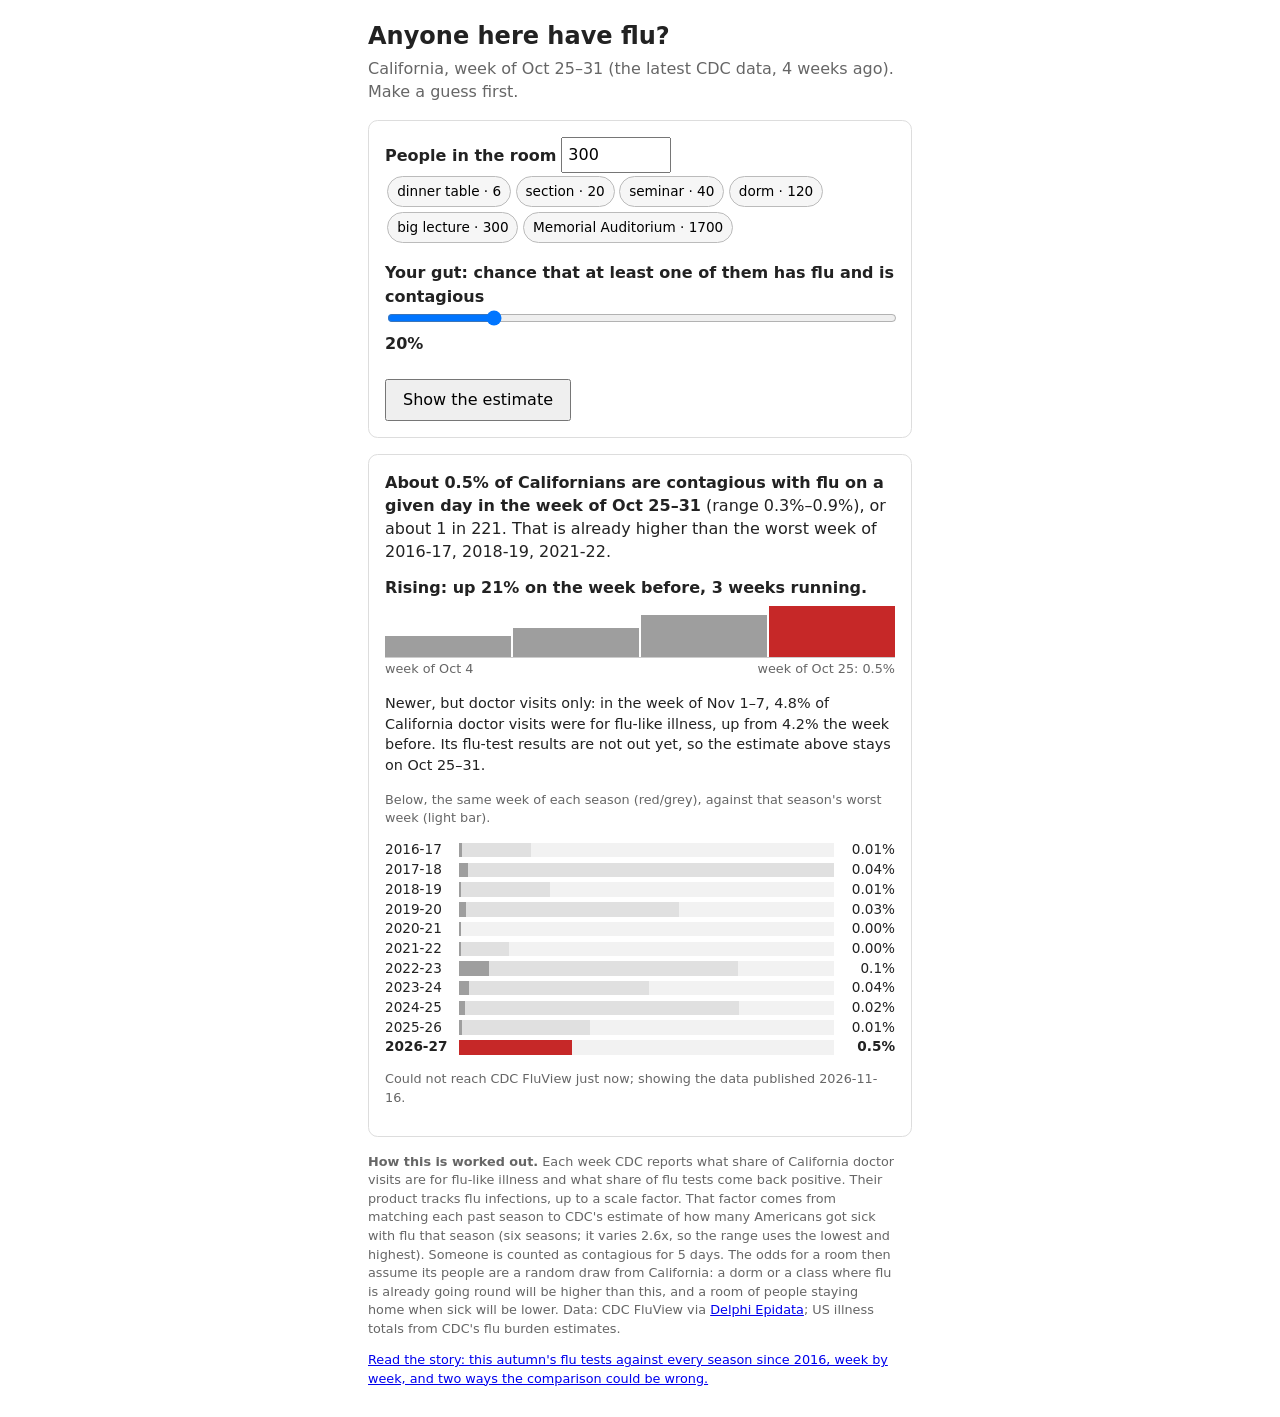
==== commit 71d44ddb: "Update Anyone here have flu? 2026-11-17 🤖 Generated with [Claude Code](https://claude.com/claude-cod" ====
--- a/index.html
+++ b/index.html
@@ -26,7 +26,7 @@
 .now .wk{background:#c62828} #trend b{display:block;margin-top:.8rem}
 #early{font-size:.9rem} #strip{display:flex;align-items:flex-end;gap:2px;height:3.2rem;margin:.4rem 0 .1rem;border-bottom:1px solid #ccc}
 #strip i{flex:1;background:#9e9e9e;min-height:1px} #strip i:last-child{background:#c62828}
-.ends{display:flex;justify-content:space-between} .v{text-align:right} small,.note{color:#666;font-size:.8rem}
+.ends{display:flex;justify-content:space-between} .v{text-align:right} small,.note{color:#666;font-size:.8rem;max-width:65ch}
 @media (prefers-color-scheme:dark){body{background:#121212;color:#ddd}.card{border-color:#333}
 .track{background:#222}#strip{border-color:#444}.peak{background:#3a3a3a}.rooms button{background:#222;color:#ddd;border-color:#444}
 .sub,.note,small{color:#a8a8a8}.range{color:#b4b4b4}a{color:#8ab4f8}a:visited{color:#c58af9}}
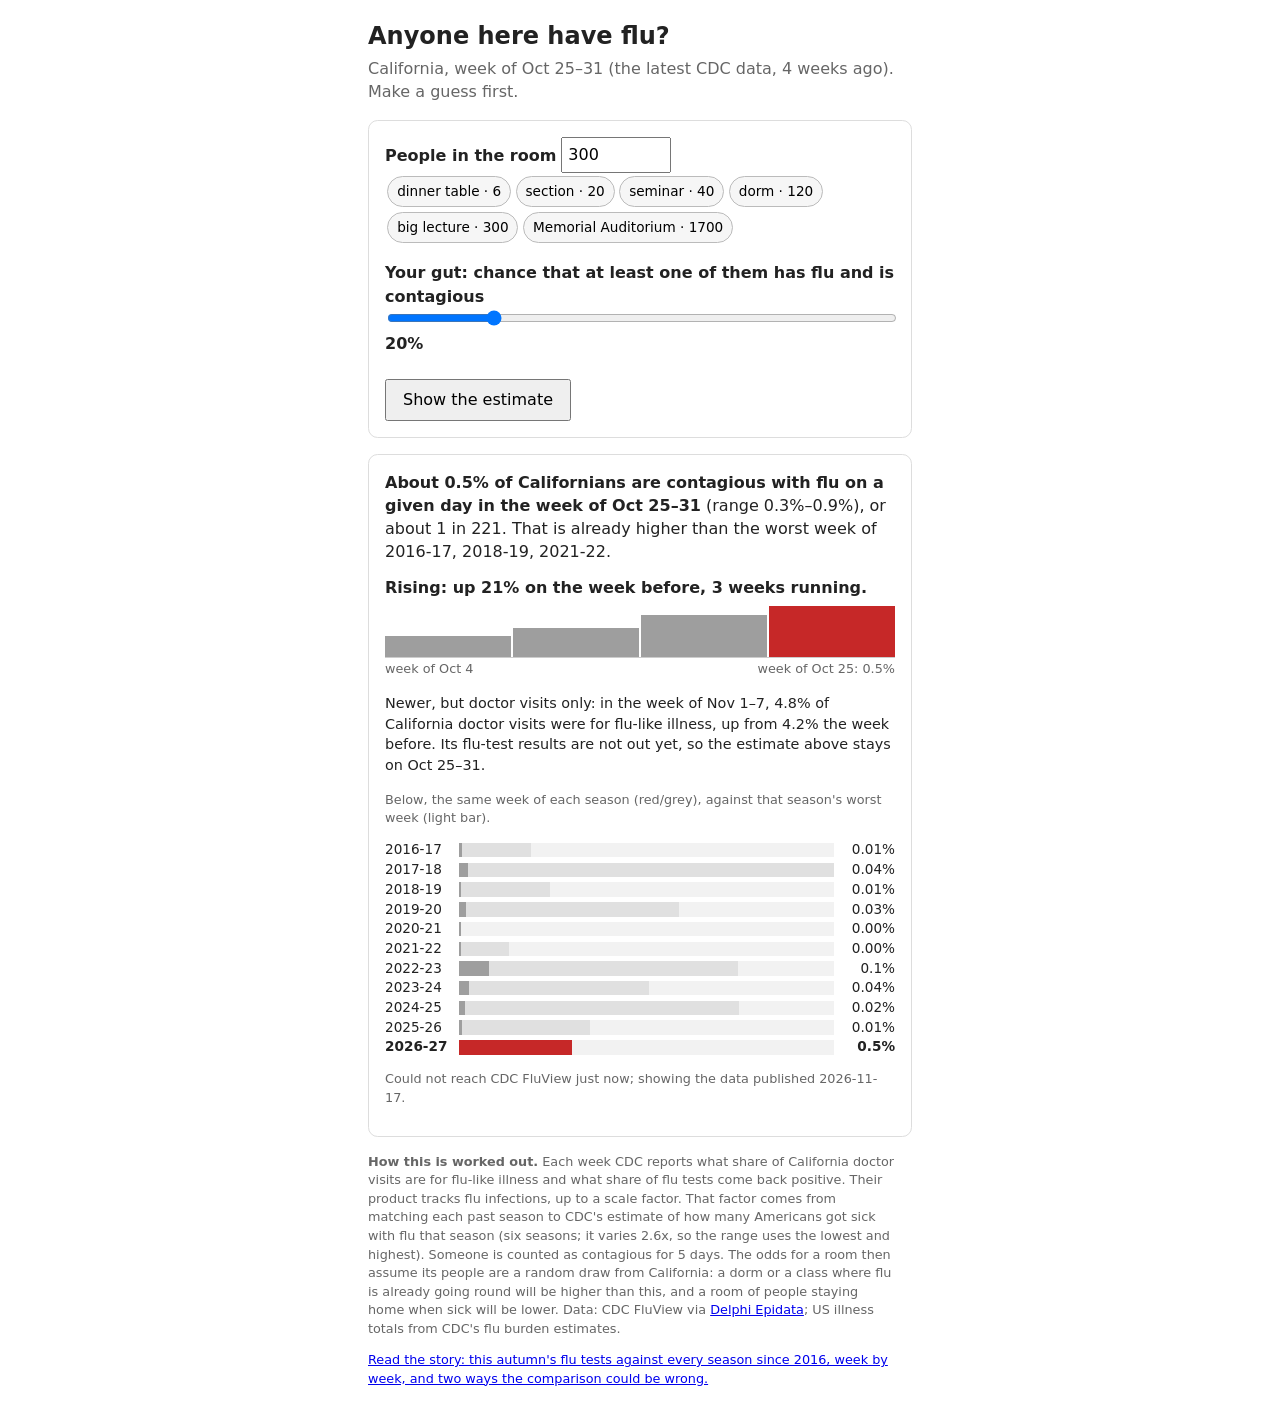
==== commit c2bb085c: "Update Anyone here have flu? 2026-11-17 🤖 Generated with [Claude Code](https://claude.com/claude-cod" ====
--- a/index.html
+++ b/index.html
@@ -24,7 +24,7 @@
 .row.now{font-weight:700} .track{position:relative;height:.9rem;background:#f2f2f2}
 .track i{position:absolute;left:0;top:0;bottom:0} .peak{background:#e0e0e0} .wk{background:#9e9e9e}
 .now .wk{background:#c62828} #trend b{display:block;margin-top:.8rem}
-#early{font-size:.9rem} #strip{display:flex;align-items:flex-end;gap:2px;height:3.2rem;margin:.4rem 0 .1rem;border-bottom:1px solid #ccc}
+#early,#now{font-size:.9rem} #now[hidden]{display:none} #strip{display:flex;align-items:flex-end;gap:2px;height:3.2rem;margin:.4rem 0 .1rem;border-bottom:1px solid #ccc}
 #strip i{flex:1;background:#9e9e9e;min-height:1px} #strip i:last-child{background:#c62828}
 .ends{display:flex;justify-content:space-between} .v{text-align:right} small,.note{color:#666;font-size:.8rem;max-width:65ch}
 @media (prefers-color-scheme:dark){body{background:#121212;color:#ddd}.card{border-color:#333}
@@ -43,6 +43,7 @@
 <div class="big" id="est"></div>
 <div class="range" id="rng"></div>
 <p id="cmp"></p>
+<p id="now" hidden></p>
 </div></div>
 <div class="card">
 <b id="share"></b> <span id="share2"></span>
@@ -64,7 +65,7 @@
 CDC's flu burden estimates.</p>
 <p class="note"><a href="story/">Read the story: this autumn's flu tests against every season since 2016, week by week, and two ways the comparison could be wrong.</a></p>
 <script>
-const B={"season":"2026-27","latest_week":202643,"p":{"lo":0.003335487937296261,"mid":0.004534368753146951,"hi":0.008585744394130273},"same_week":{"2016-17":0.0001363070977101666,"2017-18":0.0003912168250675612,"2018-19":6.275235104969859e-05,"2019-20":0.00028516103100290416,"2020-21":6.762098536293914e-06,"2021-22":3.576362367207022e-05,"2022-23":0.0012290300355874719,"2023-24":0.0004022800136841627,"2024-25":0.00024460441516132333,"2025-26":0.0001352095421502264},"peaks":{"2016-17":0.0028832362671107623,"2017-18":0.015022572261993715,"2018-19":0.003655824096679887,"2019-20":0.008825951814508905,"2020-21":5.397908524230069e-05,"2021-22":0.0020351194088503045,"2022-23":0.011185241588951704,"2023-24":0.007616477438566242,"2024-25":0.011226456576212827,"2025-26":0.005241171944709214},"past_weeks":{"2016-17":{"0":2.2208252593028167e-05,"1":5.598945878325343e-05,"2":6.0091203705915184e-05,"3":0.0001363070977101666,"4":0.00011065094248334146,"5":0.00012956095756581538,"6":0.0001257399904381008,"7":0.0002452564910892238,"8":0.00020346195060517595,"9":0.0003676662909998396,"10":0.0007476683261241917,"11":0.0012873199643929948,"12":0.0023875265264243057,"13":0.0028832362671107623,"14":0.002783252989923357,"15":0.002124764939604573,"16":0.002240201106798313,"17":0.0025823951479224927,"18":0.0023733548538883036,"19":0.001621468610639568,"20":0.0013414332138087938,"21":0.0008674383675106495,"22":0.0007644570096255241,"23":0.0009871386376390178,"24":0.0007256248546280429,"25":0.0006274988493804461,"26":0.0006944137319479139,"27":0.0004878896191073426,"28":0.00037280166846434006,"29":0.0003831600167806465,"30":0.00033643869360687045,"31":0.0004235652747363937,"32":0.0003798465840366688,"33":0.0004371173565342812,"34":0.00031623073723903726,"35":0.00036501628531752326,"36":0.00013518707766206527,"37":0.00018009067952967555,"38":0.00031942502553912623,"39":0.00021398022818712337,"40":0.00010120101889129013,"41":8.731918807300346e-05,"42":6.429990744637754e-05,"43":6.1396517283735e-05,"44":8.911190518098066e-05,"45":4.128067097877573e-05,"46":8.181279554621713e-05,"47":4.88701805466111e-05,"48":0.00011022418514524041,"49":0.00013400055865278934,"50":0.00010247438398130984,"51":0.00010044119494456847},"2017-18":{"0":8.739550958633514e-05,"1":0.00019818203159651182,"2":0.00021115901004236528,"3":0.0003912168250675612,"4":0.0007400369956959617,"5":0.0007757892342657909,"6":0.0009660072651243864,"7":0.001807687639904924,"8":0.0016331968228363947,"9":0.0029587044129629624,"10":0.005539870813394023,"11":0.008869475152479675,"12":0.015022572261993715,"13":0.011693783936382249,"14":0.005866881362865987,"15":0.0037256958675015613,"16":0.0036631220547831767,"17":0.00423860379303957,"18":0.0037750255849695533,"19":0.003503041391626481,"20":0.002735121363393523,"21":0.003364872645703988,"22":0.0031426488958177646,"23":0.002924121482705834,"24":0.001713105011365809,"25":0.0011835104096721554,"26":0.0009634375722518114,"27":0.0005032410962163913,"28":0.0003487874476592546,"29":0.0004237903498854192,"30":0.00018628484319551555,"31":5.446641970321524e-05,"32":0.00012168120998132985,"33":0.00017799772295222936,"34":4.260728732273783e-05,"35":0.000132489131131526,"36":2.197316240379169e-05,"37":2.6086773648828893e-05,"38":4.000805319531784e-05,"39":2.1695583307385563e-05,"40":2.8989221752290484e-05,"41":0.0,"42":5.1975412550185545e-05,"43":7.574605104601396e-05,"44":7.405566681499148e-05,"45":4.773377580214204e-05,"46":0.0,"47":0.0,"48":2.8282530169830947e-05,"49":8.096903548521205e-05,"50":2.7092184045132457e-05,"51":8.338623252787081e-05},"2018-19":{"0":6.119855917235919e-05,"1":8.78685093486549e-05,"2":0.00012369109097932137,"3":6.275235104969859e-05,"4":0.00021871069570762906,"5":0.00021132357600553753,"6":0.000249016767865858,"7":0.0006540543654087579,"8":0.0010079642655258416,"9":0.0021102217651247372,"10":0.003347196926298026,"11":0.003263294276628877,"12":0.0031183622647866596,"13":0.0021980950243991894,"14":0.002515799076524838,"15":0.0024955182860742953,"16":0.0018763924349161963,"17":0.0025234511843400527,"18":0.0020891899372409866,"19":0.0029840715134085262,"20":0.0030781669376992336,"21":0.003655824096679887,"22":0.002937385817508943,"23":0.0023842830008123372,"24":0.0026619560766800257,"25":0.0017400189571345358,"26":0.0016172148794141913,"27":0.0006770383788270798,"28":0.0007602325026158449,"29":0.00039296546580806633,"30":0.00037086440075393784,"31":0.00030868856274819667,"32":0.00010916819568209421,"33":0.00015205293755014455,"34":0.00012626192745739256,"35":0.00023254721823489922,"36":9.435458680949581e-05,"37":2.263913144004586e-05,"38":5.129515637120875e-05,"39":0.00011885481164335925,"40":6.775484438625826e-05,"41":5.7811517864325715e-05,"42":3.817203703192105e-05,"43":1.7010341421261514e-05,"44":9.0805124081666e-05,"45":9.155854270532678e-05,"46":6.560060584003684e-05,"47":0.00010798083878364299,"48":8.888240054215238e-05,"49":5.763002880437649e-05,"50":9.625418347548669e-05,"51":8.67538846274733e-05},"2019-20":{"0":0.00012170790920667455,"1":0.00016817325723737686,"2":0.00019033685260192346,"3":0.00028516103100290416,"4":0.000512769945571914,"5":0.0012408323839920785,"6":0.0017862999185939382,"7":0.0018905389368084578,"8":0.0025732541393497237,"9":0.0027675368385349716,"10":0.0032061050737747696,"11":0.005601517858408909,"12":0.006759745624599811,"13":0.0074343707863578174,"14":0.006507500158363542,"15":0.007741225707905516,"16":0.008825951814508905,"17":0.008673243777836131,"18":0.007970520591369278,"19":0.007913892196798502,"20":0.007033062384432275,"21":0.0058710513164966565,"22":0.004533030723393679,"23":0.002405398345865783,"24":0.0008248784322491464,"25":0.0001537090707965587,"26":0.00011317845782648096,"27":4.23066549511825e-05,"28":0.0,"29":1.0925197327680396e-05,"30":0.0,"31":0.0,"32":1.60441623548877e-05,"33":0.0,"34":0.0,"35":0.0,"36":0.0,"37":0.0,"38":0.0,"39":0.0,"40":0.0,"41":0.0,"42":0.0,"43":0.0,"44":5.296622442603242e-05,"45":2.2665355106669416e-05,"46":3.53014304155473e-05,"47":0.0,"48":0.0,"49":0.0,"50":1.5094913178986919e-05,"51":0.0},"2020-21":{"0":1.1081540087966006e-05,"1":1.8896982508949006e-05,"2":6.179733289359716e-06,"3":6.762098536293914e-06,"4":5.18491822813516e-05,"5":1.4809968583816271e-05,"6":1.4496558402336633e-05,"7":4.9971710418721e-06,"8":2.093760498141505e-06,"9":7.5540917659362085e-06,"10":1.0954778212418764e-05,"11":9.065779712213559e-06,"12":1.1265391655704958e-05,"13":1.0410886232167149e-05,"14":1.7825639292805627e-06,"15":7.208677614805664e-07,"16":1.3083413016778127e-06,"17":3.5773565113907653e-06,"18":3.6075844956746983e-06,"19":5.545041863424024e-06,"20":2.3930426226135687e-06,"21":2.790279653099055e-06,"22":8.592406296612865e-07,"23":2.1097426680202425e-06,"24":0.0,"25":0.0,"26":8.514787753483401e-06,"27":3.5854908300878147e-06,"28":5.240287982952031e-06,"29":2.6290726064656567e-06,"30":2.8320654127310024e-06,"31":0.0,"32":1.3144324162979098e-05,"33":0.0,"34":0.0,"35":0.0,"36":0.0,"37":9.185099659916098e-06,"38":0.0,"39":0.0,"40":1.1041454450762181e-05,"41":0.0,"42":0.0,"43":1.5417534479982216e-05,"44":7.243031070995595e-06,"45":0.0,"46":6.596084383587531e-06,"47":5.397908524230069e-05,"48":3.917440441855057e-05,"49":6.920058762372777e-06,"50":2.3569052550779792e-05,"51":3.61724230070344e-05},"2021-22":{"0":5.239277986810915e-05,"1":4.3477480522660335e-05,"2":2.5065103673392575e-05,"3":3.576362367207022e-05,"4":4.354384360991452e-05,"5":5.667613726953114e-05,"6":8.297726901191957e-05,"7":0.00013393135353603495,"8":0.00023428495509329782,"9":0.0002453479568832589,"10":0.00030606865880064647,"11":0.00039364933623332383,"12":0.0004519592781350281,"13":0.0002351869597748174,"14":0.00011752753291403553,"15":7.963925441118891e-05,"16":7.277364712238814e-05,"17":4.8098224191086715e-05,"18":4.1100592743032584e-05,"19":5.0161753874237616e-05,"20":6.50564330536832e-05,"21":0.00011662004232298262,"22":0.00014966694621785476,"23":0.00022343611324742913,"24":0.0003673177517485416,"25":0.0003484960094229749,"26":0.00037295342831052125,"27":0.00047909516829119995,"28":0.0006992234762395183,"29":0.0008152048884912999,"30":0.0010688250534550887,"31":0.0012394658490226063,"32":0.0017217788854004858,"33":0.0018386331007637423,"34":0.0020351194088503045,"35":0.0014420704974660507,"36":0.0008966444157327188,"37":0.0007550313678353185,"38":0.000512676588865821,"39":0.00039557235982774487,"40":0.00023642528071621887,"41":0.00021267665379548373,"42":0.00015963679136604623,"43":0.00011641277798034692,"44":0.00010207027229659703,"45":9.200807817388836e-05,"46":0.00014334549133431955,"47":0.0001388945674206514,"48":0.00020065462556877154,"49":0.00018473423869389056,"50":0.00023111529960268194,"51":0.0003305357473821897},"2022-23":{"0":0.00040184774212946166,"1":0.000572723435398162,"2":0.0008277027018956985,"3":0.0012290300355874719,"4":0.0027546630223631284,"5":0.004600176602948534,"6":0.006540439936995061,"7":0.011185241588951704,"8":0.010376659195337257,"9":0.008902685580637665,"10":0.006937424423153962,"11":0.006358628295374732,"12":0.0046877967630778936,"13":0.0021341062772886276,"14":0.0007633355176099527,"15":0.00036546782832325766,"16":0.0002596313630730789,"17":0.00022880869260834448,"18":0.00021319201225246623,"19":0.00014350024040674794,"20":0.00016291414392276317,"21":0.00014609766854331026,"22":0.00018245918841754962,"23":0.00011019665369213365,"24":0.00011920273380060254,"25":0.0001214328777462746,"26":0.00011183910330248797,"27":0.0001642536343206765,"28":0.00012019394537223168,"29":0.0001357910372379291,"30":0.00011777370248919218,"31":0.00012513075442499748,"32":0.00019973253985410995,"33":0.0001970063145639022,"34":0.0002371375827593053,"35":0.0001983870313738087,"36":0.00016238061232893672,"37":0.0001870739989247883,"38":0.00028828256448007,"39":0.0003182873758498622,"40":0.0001944143496912198,"41":0.0002414317704444602,"42":0.00022942089520204168,"43":0.00019195368431688232,"44":0.0001897911263237474,"45":0.0001719647680314467,"46":0.00012318932557578522,"47":0.00014115717391045555,"48":0.00014094937739496518,"49":0.0001229574906992233,"50":0.00012021446799561474,"51":9.42202527935969e-05},"2023-24":{"0":0.00014760221744735696,"1":0.00018216140939832117,"2":0.00031193527007446594,"3":0.0004022800136841627,"4":0.0007804067226215428,"5":0.0011570167728917268,"6":0.0015947741238978262,"7":0.0020207224347087425,"8":0.0026660579235081275,"9":0.003899285715927215,"10":0.005361165328852212,"11":0.007616477438566242,"12":0.007196935775586909,"13":0.005054493123758876,"14":0.0033219524916954513,"15":0.0034284489531908047,"16":0.0023997673116627483,"17":0.0019582451434265106,"18":0.0014917385409956628,"19":0.0016451939295215534,"20":0.0014426132175337394,"21":0.0013448346362390114,"22":0.001185242015219899,"23":0.0011299965907015422,"24":0.0011733359780298415,"25":0.0009503533722985782,"26":0.0009112502054441736,"27":0.0008870110170569159,"28":0.0008825214936270478,"29":0.0007964947326228037,"30":0.0006844594387021867,"31":0.0007177695417035635,"32":0.00054052928188869,"33":0.000511375765921068,"34":0.0005279297442092715,"35":0.0006560142787725484,"36":0.0004760635267351585,"37":0.00041374023155738005,"38":0.00041106797652060964,"39":0.00048554244242496016,"40":0.00029069387365284784,"41":0.00021425251952346337,"42":0.00012795950224950712,"43":0.00017866719640334525,"44":0.0001969994302852721,"45":0.0001416347820632398,"46":0.0001475470186672232,"47":0.00017853089221560163,"48":0.00017060953324301523,"49":0.00011985573253887859,"50":0.0001372309611086192,"51":0.00021925376678294536},"2024-25":{"0":0.0001951649795026658,"1":0.00019203451797665159,"2":0.00020616207677985385,"3":0.00024460441516132333,"4":0.00032038051359253546,"5":0.00042463908632875646,"6":0.0007622543065503454,"7":0.001074560636978404,"8":0.0018165506164682192,"9":0.0024380917907411586,"10":0.003769034292389592,"11":0.006982344675238226,"12":0.010830642508003644,"13":0.0094333839484617,"14":0.007534363370908763,"15":0.008157842475277467,"16":0.010667460805686096,"17":0.011226456576212827,"18":0.010479189683924835,"19":0.00788201720546647,"20":0.006551102642892904,"21":0.004333559010513881,"22":0.0031332364337978307,"23":0.0027858564814336145,"24":0.002556741585622981,"25":0.0022889732996027126,"26":0.0018765419868111732,"27":0.0015472520560816556,"28":0.0012072981399748786,"29":0.0010610550127384424,"30":0.000838271128277074,"31":0.0006372460254802846,"32":0.0005621366490533019,"33":0.0005256960222503641,"34":0.0004791313730295545,"35":0.00040095356718260097,"36":0.0003449270657718178,"37":0.0002201736105779215,"38":0.00018817145257928828,"39":0.00015338538514985412,"40":0.00020366055864680399,"41":0.00015001819162473276,"42":5.716688556269392e-05,"43":0.00011940069077969567,"44":0.00013798223065977346,"45":0.00013213962943995884,"46":0.00012305102290913,"47":0.0001415724782093554,"48":0.0001550308522935224,"49":0.00013939696124106913,"50":0.00010218044906174408,"51":7.475744032767642e-05},"2025-26":{"0":7.699162652247832e-05,"1":0.0001076130620497916,"2":0.00011467623001875122,"3":0.0001352095421502264,"4":0.00016974445796075842,"5":0.00024763730788971447,"6":0.00024338055913102367,"7":0.0002642126976431964,"8":0.0004345295075091022,"9":0.0005984520623772428,"10":0.0014138515506295212,"11":0.0026486347144602704,"12":0.004349471341197571,"13":0.003283587720338251,"14":0.0028304854594625854,"15":0.004242816043089353,"16":0.00404852078122789,"17":0.005241171944709214,"18":0.0038768037792901626,"19":0.0031767346577389953,"20":0.002690697702180996,"21":0.0020619078693921936,"22":0.0017703635042578718,"23":0.001567041282995514,"24":0.001235010220474447,"25":0.0009152755326094767,"26":0.0007496369127732301,"27":0.0006036422649685962,"28":0.0006533576379137891,"29":0.0006719160679045843,"30":0.0006904863528949282,"31":0.0005036140701276953,"32":0.00021326686179832765,"33":0.0003260249426995498,"34":0.000268654444405829,"35":0.00022716809428015468,"36":0.00025169896434446573,"37":0.00016661199795583266,"38":0.00010550499516012207,"39":0.00018398388629169856,"40":0.0001538050657212713,"41":0.00016099620427752786,"42":0.00015976274649019155,"43":0.00011580709167341223,"44":0.0001914840983868108,"45":0.0003731228291206919,"46":0.0003768272956845507,"47":0.00041105562331668637,"48":0.0006560468432221205,"49":0.0011001905855228455,"50":0.0011364825209656364,"51":0.0018314839529102814}},"this_season":[[202640,0.001831709163933227],[202641,0.0025430485402941653],[202642,0.0037406771957445664],[202643,0.004534368753146951]],"k_used":{"lo":0.583036090297334,"mid":0.7925978685877584,"hi":1.5007695839258999},"contagious_days":5,"generated":"2026-11-16","ili_ahead":{"week":202644,"ili":4.77956,"prev_week":202643,"prev":4.23322}};
+const B={"season":"2026-27","latest_week":202643,"p":{"lo":0.003335487937296261,"mid":0.004534368753146951,"hi":0.008585744394130273},"same_week":{"2016-17":0.0001363070977101666,"2017-18":0.0003912168250675612,"2018-19":6.275235104969859e-05,"2019-20":0.00028516103100290416,"2020-21":6.762098536293914e-06,"2021-22":3.576362367207022e-05,"2022-23":0.0012290300355874719,"2023-24":0.0004022800136841627,"2024-25":0.00024460441516132333,"2025-26":0.0001352095421502264},"peaks":{"2016-17":0.0028832362671107623,"2017-18":0.015022572261993715,"2018-19":0.003655824096679887,"2019-20":0.008825951814508905,"2020-21":5.397908524230069e-05,"2021-22":0.0020351194088503045,"2022-23":0.011185241588951704,"2023-24":0.007616477438566242,"2024-25":0.011226456576212827,"2025-26":0.005241171944709214},"past_weeks":{"2016-17":{"0":2.2208252593028167e-05,"1":5.598945878325343e-05,"2":6.0091203705915184e-05,"3":0.0001363070977101666,"4":0.00011065094248334146,"5":0.00012956095756581538,"6":0.0001257399904381008,"7":0.0002452564910892238,"8":0.00020346195060517595,"9":0.0003676662909998396,"10":0.0007476683261241917,"11":0.0012873199643929948,"12":0.0023875265264243057,"13":0.0028832362671107623,"14":0.002783252989923357,"15":0.002124764939604573,"16":0.002240201106798313,"17":0.0025823951479224927,"18":0.0023733548538883036,"19":0.001621468610639568,"20":0.0013414332138087938,"21":0.0008674383675106495,"22":0.0007644570096255241,"23":0.0009871386376390178,"24":0.0007256248546280429,"25":0.0006274988493804461,"26":0.0006944137319479139,"27":0.0004878896191073426,"28":0.00037280166846434006,"29":0.0003831600167806465,"30":0.00033643869360687045,"31":0.0004235652747363937,"32":0.0003798465840366688,"33":0.0004371173565342812,"34":0.00031623073723903726,"35":0.00036501628531752326,"36":0.00013518707766206527,"37":0.00018009067952967555,"38":0.00031942502553912623,"39":0.00021398022818712337,"40":0.00010120101889129013,"41":8.731918807300346e-05,"42":6.429990744637754e-05,"43":6.1396517283735e-05,"44":8.911190518098066e-05,"45":4.128067097877573e-05,"46":8.181279554621713e-05,"47":4.88701805466111e-05,"48":0.00011022418514524041,"49":0.00013400055865278934,"50":0.00010247438398130984,"51":0.00010044119494456847},"2017-18":{"0":8.739550958633514e-05,"1":0.00019818203159651182,"2":0.00021115901004236528,"3":0.0003912168250675612,"4":0.0007400369956959617,"5":0.0007757892342657909,"6":0.0009660072651243864,"7":0.001807687639904924,"8":0.0016331968228363947,"9":0.0029587044129629624,"10":0.005539870813394023,"11":0.008869475152479675,"12":0.015022572261993715,"13":0.011693783936382249,"14":0.005866881362865987,"15":0.0037256958675015613,"16":0.0036631220547831767,"17":0.00423860379303957,"18":0.0037750255849695533,"19":0.003503041391626481,"20":0.002735121363393523,"21":0.003364872645703988,"22":0.0031426488958177646,"23":0.002924121482705834,"24":0.001713105011365809,"25":0.0011835104096721554,"26":0.0009634375722518114,"27":0.0005032410962163913,"28":0.0003487874476592546,"29":0.0004237903498854192,"30":0.00018628484319551555,"31":5.446641970321524e-05,"32":0.00012168120998132985,"33":0.00017799772295222936,"34":4.260728732273783e-05,"35":0.000132489131131526,"36":2.197316240379169e-05,"37":2.6086773648828893e-05,"38":4.000805319531784e-05,"39":2.1695583307385563e-05,"40":2.8989221752290484e-05,"41":0.0,"42":5.1975412550185545e-05,"43":7.574605104601396e-05,"44":7.405566681499148e-05,"45":4.773377580214204e-05,"46":0.0,"47":0.0,"48":2.8282530169830947e-05,"49":8.096903548521205e-05,"50":2.7092184045132457e-05,"51":8.338623252787081e-05},"2018-19":{"0":6.119855917235919e-05,"1":8.78685093486549e-05,"2":0.00012369109097932137,"3":6.275235104969859e-05,"4":0.00021871069570762906,"5":0.00021132357600553753,"6":0.000249016767865858,"7":0.0006540543654087579,"8":0.0010079642655258416,"9":0.0021102217651247372,"10":0.003347196926298026,"11":0.003263294276628877,"12":0.0031183622647866596,"13":0.0021980950243991894,"14":0.002515799076524838,"15":0.0024955182860742953,"16":0.0018763924349161963,"17":0.0025234511843400527,"18":0.0020891899372409866,"19":0.0029840715134085262,"20":0.0030781669376992336,"21":0.003655824096679887,"22":0.002937385817508943,"23":0.0023842830008123372,"24":0.0026619560766800257,"25":0.0017400189571345358,"26":0.0016172148794141913,"27":0.0006770383788270798,"28":0.0007602325026158449,"29":0.00039296546580806633,"30":0.00037086440075393784,"31":0.00030868856274819667,"32":0.00010916819568209421,"33":0.00015205293755014455,"34":0.00012626192745739256,"35":0.00023254721823489922,"36":9.435458680949581e-05,"37":2.263913144004586e-05,"38":5.129515637120875e-05,"39":0.00011885481164335925,"40":6.775484438625826e-05,"41":5.7811517864325715e-05,"42":3.817203703192105e-05,"43":1.7010341421261514e-05,"44":9.0805124081666e-05,"45":9.155854270532678e-05,"46":6.560060584003684e-05,"47":0.00010798083878364299,"48":8.888240054215238e-05,"49":5.763002880437649e-05,"50":9.625418347548669e-05,"51":8.67538846274733e-05},"2019-20":{"0":0.00012170790920667455,"1":0.00016817325723737686,"2":0.00019033685260192346,"3":0.00028516103100290416,"4":0.000512769945571914,"5":0.0012408323839920785,"6":0.0017862999185939382,"7":0.0018905389368084578,"8":0.0025732541393497237,"9":0.0027675368385349716,"10":0.0032061050737747696,"11":0.005601517858408909,"12":0.006759745624599811,"13":0.0074343707863578174,"14":0.006507500158363542,"15":0.007741225707905516,"16":0.008825951814508905,"17":0.008673243777836131,"18":0.007970520591369278,"19":0.007913892196798502,"20":0.007033062384432275,"21":0.0058710513164966565,"22":0.004533030723393679,"23":0.002405398345865783,"24":0.0008248784322491464,"25":0.0001537090707965587,"26":0.00011317845782648096,"27":4.23066549511825e-05,"28":0.0,"29":1.0925197327680396e-05,"30":0.0,"31":0.0,"32":1.60441623548877e-05,"33":0.0,"34":0.0,"35":0.0,"36":0.0,"37":0.0,"38":0.0,"39":0.0,"40":0.0,"41":0.0,"42":0.0,"43":0.0,"44":5.296622442603242e-05,"45":2.2665355106669416e-05,"46":3.53014304155473e-05,"47":0.0,"48":0.0,"49":0.0,"50":1.5094913178986919e-05,"51":0.0},"2020-21":{"0":1.1081540087966006e-05,"1":1.8896982508949006e-05,"2":6.179733289359716e-06,"3":6.762098536293914e-06,"4":5.18491822813516e-05,"5":1.4809968583816271e-05,"6":1.4496558402336633e-05,"7":4.9971710418721e-06,"8":2.093760498141505e-06,"9":7.5540917659362085e-06,"10":1.0954778212418764e-05,"11":9.065779712213559e-06,"12":1.1265391655704958e-05,"13":1.0410886232167149e-05,"14":1.7825639292805627e-06,"15":7.208677614805664e-07,"16":1.3083413016778127e-06,"17":3.5773565113907653e-06,"18":3.6075844956746983e-06,"19":5.545041863424024e-06,"20":2.3930426226135687e-06,"21":2.790279653099055e-06,"22":8.592406296612865e-07,"23":2.1097426680202425e-06,"24":0.0,"25":0.0,"26":8.514787753483401e-06,"27":3.5854908300878147e-06,"28":5.240287982952031e-06,"29":2.6290726064656567e-06,"30":2.8320654127310024e-06,"31":0.0,"32":1.3144324162979098e-05,"33":0.0,"34":0.0,"35":0.0,"36":0.0,"37":9.185099659916098e-06,"38":0.0,"39":0.0,"40":1.1041454450762181e-05,"41":0.0,"42":0.0,"43":1.5417534479982216e-05,"44":7.243031070995595e-06,"45":0.0,"46":6.596084383587531e-06,"47":5.397908524230069e-05,"48":3.917440441855057e-05,"49":6.920058762372777e-06,"50":2.3569052550779792e-05,"51":3.61724230070344e-05},"2021-22":{"0":5.239277986810915e-05,"1":4.3477480522660335e-05,"2":2.5065103673392575e-05,"3":3.576362367207022e-05,"4":4.354384360991452e-05,"5":5.667613726953114e-05,"6":8.297726901191957e-05,"7":0.00013393135353603495,"8":0.00023428495509329782,"9":0.0002453479568832589,"10":0.00030606865880064647,"11":0.00039364933623332383,"12":0.0004519592781350281,"13":0.0002351869597748174,"14":0.00011752753291403553,"15":7.963925441118891e-05,"16":7.277364712238814e-05,"17":4.8098224191086715e-05,"18":4.1100592743032584e-05,"19":5.0161753874237616e-05,"20":6.50564330536832e-05,"21":0.00011662004232298262,"22":0.00014966694621785476,"23":0.00022343611324742913,"24":0.0003673177517485416,"25":0.0003484960094229749,"26":0.00037295342831052125,"27":0.00047909516829119995,"28":0.0006992234762395183,"29":0.0008152048884912999,"30":0.0010688250534550887,"31":0.0012394658490226063,"32":0.0017217788854004858,"33":0.0018386331007637423,"34":0.0020351194088503045,"35":0.0014420704974660507,"36":0.0008966444157327188,"37":0.0007550313678353185,"38":0.000512676588865821,"39":0.00039557235982774487,"40":0.00023642528071621887,"41":0.00021267665379548373,"42":0.00015963679136604623,"43":0.00011641277798034692,"44":0.00010207027229659703,"45":9.200807817388836e-05,"46":0.00014334549133431955,"47":0.0001388945674206514,"48":0.00020065462556877154,"49":0.00018473423869389056,"50":0.00023111529960268194,"51":0.0003305357473821897},"2022-23":{"0":0.00040184774212946166,"1":0.000572723435398162,"2":0.0008277027018956985,"3":0.0012290300355874719,"4":0.0027546630223631284,"5":0.004600176602948534,"6":0.006540439936995061,"7":0.011185241588951704,"8":0.010376659195337257,"9":0.008902685580637665,"10":0.006937424423153962,"11":0.006358628295374732,"12":0.0046877967630778936,"13":0.0021341062772886276,"14":0.0007633355176099527,"15":0.00036546782832325766,"16":0.0002596313630730789,"17":0.00022880869260834448,"18":0.00021319201225246623,"19":0.00014350024040674794,"20":0.00016291414392276317,"21":0.00014609766854331026,"22":0.00018245918841754962,"23":0.00011019665369213365,"24":0.00011920273380060254,"25":0.0001214328777462746,"26":0.00011183910330248797,"27":0.0001642536343206765,"28":0.00012019394537223168,"29":0.0001357910372379291,"30":0.00011777370248919218,"31":0.00012513075442499748,"32":0.00019973253985410995,"33":0.0001970063145639022,"34":0.0002371375827593053,"35":0.0001983870313738087,"36":0.00016238061232893672,"37":0.0001870739989247883,"38":0.00028828256448007,"39":0.0003182873758498622,"40":0.0001944143496912198,"41":0.0002414317704444602,"42":0.00022942089520204168,"43":0.00019195368431688232,"44":0.0001897911263237474,"45":0.0001719647680314467,"46":0.00012318932557578522,"47":0.00014115717391045555,"48":0.00014094937739496518,"49":0.0001229574906992233,"50":0.00012021446799561474,"51":9.42202527935969e-05},"2023-24":{"0":0.00014760221744735696,"1":0.00018216140939832117,"2":0.00031193527007446594,"3":0.0004022800136841627,"4":0.0007804067226215428,"5":0.0011570167728917268,"6":0.0015947741238978262,"7":0.0020207224347087425,"8":0.0026660579235081275,"9":0.003899285715927215,"10":0.005361165328852212,"11":0.007616477438566242,"12":0.007196935775586909,"13":0.005054493123758876,"14":0.0033219524916954513,"15":0.0034284489531908047,"16":0.0023997673116627483,"17":0.0019582451434265106,"18":0.0014917385409956628,"19":0.0016451939295215534,"20":0.0014426132175337394,"21":0.0013448346362390114,"22":0.001185242015219899,"23":0.0011299965907015422,"24":0.0011733359780298415,"25":0.0009503533722985782,"26":0.0009112502054441736,"27":0.0008870110170569159,"28":0.0008825214936270478,"29":0.0007964947326228037,"30":0.0006844594387021867,"31":0.0007177695417035635,"32":0.00054052928188869,"33":0.000511375765921068,"34":0.0005279297442092715,"35":0.0006560142787725484,"36":0.0004760635267351585,"37":0.00041374023155738005,"38":0.00041106797652060964,"39":0.00048554244242496016,"40":0.00029069387365284784,"41":0.00021425251952346337,"42":0.00012795950224950712,"43":0.00017866719640334525,"44":0.0001969994302852721,"45":0.0001416347820632398,"46":0.0001475470186672232,"47":0.00017853089221560163,"48":0.00017060953324301523,"49":0.00011985573253887859,"50":0.0001372309611086192,"51":0.00021925376678294536},"2024-25":{"0":0.0001951649795026658,"1":0.00019203451797665159,"2":0.00020616207677985385,"3":0.00024460441516132333,"4":0.00032038051359253546,"5":0.00042463908632875646,"6":0.0007622543065503454,"7":0.001074560636978404,"8":0.0018165506164682192,"9":0.0024380917907411586,"10":0.003769034292389592,"11":0.006982344675238226,"12":0.010830642508003644,"13":0.0094333839484617,"14":0.007534363370908763,"15":0.008157842475277467,"16":0.010667460805686096,"17":0.011226456576212827,"18":0.010479189683924835,"19":0.00788201720546647,"20":0.006551102642892904,"21":0.004333559010513881,"22":0.0031332364337978307,"23":0.0027858564814336145,"24":0.002556741585622981,"25":0.0022889732996027126,"26":0.0018765419868111732,"27":0.0015472520560816556,"28":0.0012072981399748786,"29":0.0010610550127384424,"30":0.000838271128277074,"31":0.0006372460254802846,"32":0.0005621366490533019,"33":0.0005256960222503641,"34":0.0004791313730295545,"35":0.00040095356718260097,"36":0.0003449270657718178,"37":0.0002201736105779215,"38":0.00018817145257928828,"39":0.00015338538514985412,"40":0.00020366055864680399,"41":0.00015001819162473276,"42":5.716688556269392e-05,"43":0.00011940069077969567,"44":0.00013798223065977346,"45":0.00013213962943995884,"46":0.00012305102290913,"47":0.0001415724782093554,"48":0.0001550308522935224,"49":0.00013939696124106913,"50":0.00010218044906174408,"51":7.475744032767642e-05},"2025-26":{"0":7.699162652247832e-05,"1":0.0001076130620497916,"2":0.00011467623001875122,"3":0.0001352095421502264,"4":0.00016974445796075842,"5":0.00024763730788971447,"6":0.00024338055913102367,"7":0.0002642126976431964,"8":0.0004345295075091022,"9":0.0005984520623772428,"10":0.0014138515506295212,"11":0.0026486347144602704,"12":0.004349471341197571,"13":0.003283587720338251,"14":0.0028304854594625854,"15":0.004242816043089353,"16":0.00404852078122789,"17":0.005241171944709214,"18":0.0038768037792901626,"19":0.0031767346577389953,"20":0.002690697702180996,"21":0.0020619078693921936,"22":0.0017703635042578718,"23":0.001567041282995514,"24":0.001235010220474447,"25":0.0009152755326094767,"26":0.0007496369127732301,"27":0.0006036422649685962,"28":0.0006533576379137891,"29":0.0006719160679045843,"30":0.0006904863528949282,"31":0.0005036140701276953,"32":0.00021326686179832765,"33":0.0003260249426995498,"34":0.000268654444405829,"35":0.00022716809428015468,"36":0.00025169896434446573,"37":0.00016661199795583266,"38":0.00010550499516012207,"39":0.00018398388629169856,"40":0.0001538050657212713,"41":0.00016099620427752786,"42":0.00015976274649019155,"43":0.00011580709167341223,"44":0.0001914840983868108,"45":0.0003731228291206919,"46":0.0003768272956845507,"47":0.00041105562331668637,"48":0.0006560468432221205,"49":0.0011001905855228455,"50":0.0011364825209656364,"51":0.0018314839529102814}},"this_season":[[202640,0.001831709163933227],[202641,0.0025430485402941653],[202642,0.0037406771957445664],[202643,0.004534368753146951]],"k_used":{"lo":0.583036090297334,"mid":0.7925978685877584,"hi":1.5007695839258999},"contagious_days":5,"generated":"2026-11-17","ili_ahead":{"week":202644,"ili":4.77956,"prev_week":202643,"prev":4.23322},"nowcast":{"2":{"n":293,"f80":2.018743953541583,"stale_f80":2.3517761537568296},"3":{"n":292,"f80":2.5123602429709564,"stale_f80":3.0659234941311526}}};
 let D=B,P=B.p;
 const $=id=>document.getElementById(id);
 const n=$('n'),g=$('g'),gv=$('gv'),ans=$('answer');
@@ -98,7 +99,17 @@
  const s=wkStart(a.week),e=new Date(s.getTime()+6*864e5),x=a.ili.toFixed(1),y=a.prev.toFixed(1);
  const wk=MON[s.getUTCMonth()]+' '+s.getUTCDate()+(s.getUTCMonth()===e.getUTCMonth()?'–'+e.getUTCDate():' – '+MON[e.getUTCMonth()]+' '+e.getUTCDate());
  el.textContent='Newer, but doctor visits only: in the week of '+wk+', '+x+'% of California doctor visits were for flu-like illness, '+
-  (+x>+y?'up from ':+x<+y?'down from ':'the same as ')+y+'% the week before. Its flu-test results are not out yet, so the estimate above stays on '+$('when').textContent+'.';}
+  (+x>+y?'up from ':+x<+y?'down from ':'the same as ')+y+'% the week before. Its flu-test results are not out yet, so the estimate above stays on '+$('when').textContent+'.';
+ const c=nowcast();if(c)el.textContent+=' Carried forward to this week ('+c.wk+'), that trend puts about '+pct(c.p)+' of Californians contagious.';}
+// CDC's newest lab week is 2-3 weeks old by the time anyone reads it. Carry it to the reader's
+// week by the newest doctor-visit ratio, once per week, at only the horizons model.py backtested
+// (B.nowcast), and say how far off that ran. Needs the ILI week right after the lab week.
+function nowcast(){const a=D.ili_ahead,L=D.latest_week,W=7*864e5;
+ if(!a||!B.nowcast||a.prev_week!==L||wkStart(a.week)-wkStart(L)!==W)return null;
+ const h=Math.floor((Date.now()-8*36e5-wkStart(L))/W),e=B.nowcast[h];if(!e)return null;
+ const s=new Date(wkStart(L).getTime()+h*W),t=new Date(s.getTime()+6*864e5),m=Math.pow(a.ili/a.prev,h);
+ return {h,m,p:P.mid*m,f:e.f80,stale:e.stale_f80,
+  wk:MON[s.getUTCMonth()]+' '+s.getUTCDate()+(s.getUTCMonth()===t.getUTCMonth()?'–'+t.getUTCDate():' – '+MON[t.getUTCMonth()]+' '+t.getUTCDate())};}
 const day=ew=>{const s=wkStart(ew);return MON[s.getUTCMonth()]+' '+s.getUTCDate();};
 // This season week by week, so a reader can tell whether it is getting better or worse.
 function trend(){const t=D.this_season,st=$('strip');st.textContent='';$('trend').hidden=t.length<2;
@@ -137,6 +148,11 @@
  const m=odds(P.mid,k);document.getElementById('est').textContent=f(m);
  document.getElementById('rng').textContent='range '+f(odds(P.lo,k))+' to '+f(odds(P.hi,k))+' for '+k.toLocaleString()+' people';
  const d=Math.round(m*100)-parseInt(g.value);
+ const c=nowcast(),nw=$('now');nw.hidden=!c;
+ if(c)nw.textContent='That is CDC’s latest week. By this week ('+c.wk+') it is probably '+(c.m>=1.1?'higher':c.m<=1/1.1?'lower':'about the same')+
+  ': carrying the newest doctor-visit trend forward '+c.h+' weeks gives about '+f(odds(c.p,k))+' for '+k.toLocaleString()+' people ('+
+  f(odds(Math.min(c.p/c.f,1),k))+' to '+f(odds(Math.min(c.p*c.f,1),k))+'). A projection, not a measurement: in past seasons it landed within '+
+  c.f.toFixed(1)+'x of the real share 4 weeks in 5, against '+c.stale.toFixed(1)+'x for the '+c.h+'-week-old number alone.';
  document.getElementById('cmp').textContent=Math.abs(d)<=10?'Your gut was close.':
   (d>0?'Higher than your gut, by '+d+' points.':'Lower than your gut, by '+(-d)+' points.');}
 g.oninput=()=>{gv.textContent=g.value+'%';if(!ans.hidden)show();};
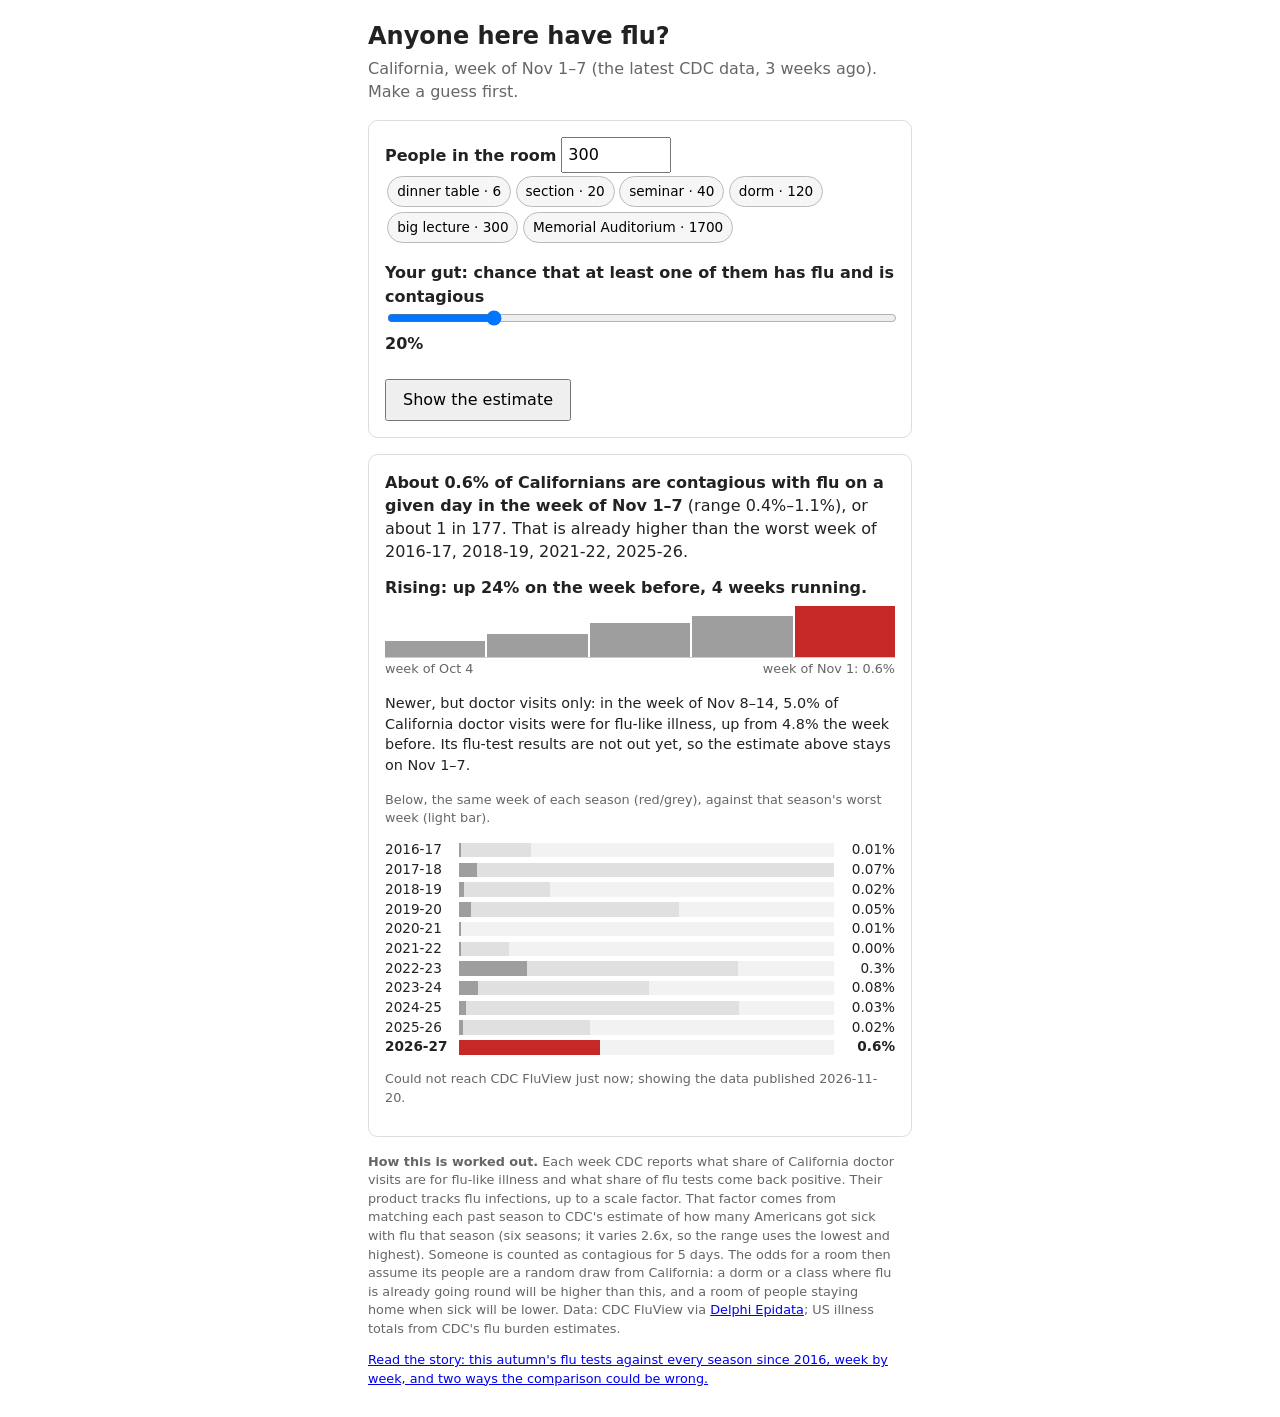
==== commit 5482c203: "Update Anyone here have flu? 2026-11-20 🤖 Generated with [Claude Code](https://claude.com/claude-cod" ====
--- a/index.html
+++ b/index.html
@@ -65,7 +65,7 @@
 CDC's flu burden estimates.</p>
 <p class="note"><a href="story/">Read the story: this autumn's flu tests against every season since 2016, week by week, and two ways the comparison could be wrong.</a></p>
 <script>
-const B={"season":"2026-27","latest_week":202643,"p":{"lo":0.003335487937296261,"mid":0.004534368753146951,"hi":0.008585744394130273},"same_week":{"2016-17":0.0001363070977101666,"2017-18":0.0003912168250675612,"2018-19":6.275235104969859e-05,"2019-20":0.00028516103100290416,"2020-21":6.762098536293914e-06,"2021-22":3.576362367207022e-05,"2022-23":0.0012290300355874719,"2023-24":0.0004022800136841627,"2024-25":0.00024460441516132333,"2025-26":0.0001352095421502264},"peaks":{"2016-17":0.0028832362671107623,"2017-18":0.015022572261993715,"2018-19":0.003655824096679887,"2019-20":0.008825951814508905,"2020-21":5.397908524230069e-05,"2021-22":0.0020351194088503045,"2022-23":0.011185241588951704,"2023-24":0.007616477438566242,"2024-25":0.011226456576212827,"2025-26":0.005241171944709214},"past_weeks":{"2016-17":{"0":2.2208252593028167e-05,"1":5.598945878325343e-05,"2":6.0091203705915184e-05,"3":0.0001363070977101666,"4":0.00011065094248334146,"5":0.00012956095756581538,"6":0.0001257399904381008,"7":0.0002452564910892238,"8":0.00020346195060517595,"9":0.0003676662909998396,"10":0.0007476683261241917,"11":0.0012873199643929948,"12":0.0023875265264243057,"13":0.0028832362671107623,"14":0.002783252989923357,"15":0.002124764939604573,"16":0.002240201106798313,"17":0.0025823951479224927,"18":0.0023733548538883036,"19":0.001621468610639568,"20":0.0013414332138087938,"21":0.0008674383675106495,"22":0.0007644570096255241,"23":0.0009871386376390178,"24":0.0007256248546280429,"25":0.0006274988493804461,"26":0.0006944137319479139,"27":0.0004878896191073426,"28":0.00037280166846434006,"29":0.0003831600167806465,"30":0.00033643869360687045,"31":0.0004235652747363937,"32":0.0003798465840366688,"33":0.0004371173565342812,"34":0.00031623073723903726,"35":0.00036501628531752326,"36":0.00013518707766206527,"37":0.00018009067952967555,"38":0.00031942502553912623,"39":0.00021398022818712337,"40":0.00010120101889129013,"41":8.731918807300346e-05,"42":6.429990744637754e-05,"43":6.1396517283735e-05,"44":8.911190518098066e-05,"45":4.128067097877573e-05,"46":8.181279554621713e-05,"47":4.88701805466111e-05,"48":0.00011022418514524041,"49":0.00013400055865278934,"50":0.00010247438398130984,"51":0.00010044119494456847},"2017-18":{"0":8.739550958633514e-05,"1":0.00019818203159651182,"2":0.00021115901004236528,"3":0.0003912168250675612,"4":0.0007400369956959617,"5":0.0007757892342657909,"6":0.0009660072651243864,"7":0.001807687639904924,"8":0.0016331968228363947,"9":0.0029587044129629624,"10":0.005539870813394023,"11":0.008869475152479675,"12":0.015022572261993715,"13":0.011693783936382249,"14":0.005866881362865987,"15":0.0037256958675015613,"16":0.0036631220547831767,"17":0.00423860379303957,"18":0.0037750255849695533,"19":0.003503041391626481,"20":0.002735121363393523,"21":0.003364872645703988,"22":0.0031426488958177646,"23":0.002924121482705834,"24":0.001713105011365809,"25":0.0011835104096721554,"26":0.0009634375722518114,"27":0.0005032410962163913,"28":0.0003487874476592546,"29":0.0004237903498854192,"30":0.00018628484319551555,"31":5.446641970321524e-05,"32":0.00012168120998132985,"33":0.00017799772295222936,"34":4.260728732273783e-05,"35":0.000132489131131526,"36":2.197316240379169e-05,"37":2.6086773648828893e-05,"38":4.000805319531784e-05,"39":2.1695583307385563e-05,"40":2.8989221752290484e-05,"41":0.0,"42":5.1975412550185545e-05,"43":7.574605104601396e-05,"44":7.405566681499148e-05,"45":4.773377580214204e-05,"46":0.0,"47":0.0,"48":2.8282530169830947e-05,"49":8.096903548521205e-05,"50":2.7092184045132457e-05,"51":8.338623252787081e-05},"2018-19":{"0":6.119855917235919e-05,"1":8.78685093486549e-05,"2":0.00012369109097932137,"3":6.275235104969859e-05,"4":0.00021871069570762906,"5":0.00021132357600553753,"6":0.000249016767865858,"7":0.0006540543654087579,"8":0.0010079642655258416,"9":0.0021102217651247372,"10":0.003347196926298026,"11":0.003263294276628877,"12":0.0031183622647866596,"13":0.0021980950243991894,"14":0.002515799076524838,"15":0.0024955182860742953,"16":0.0018763924349161963,"17":0.0025234511843400527,"18":0.0020891899372409866,"19":0.0029840715134085262,"20":0.0030781669376992336,"21":0.003655824096679887,"22":0.002937385817508943,"23":0.0023842830008123372,"24":0.0026619560766800257,"25":0.0017400189571345358,"26":0.0016172148794141913,"27":0.0006770383788270798,"28":0.0007602325026158449,"29":0.00039296546580806633,"30":0.00037086440075393784,"31":0.00030868856274819667,"32":0.00010916819568209421,"33":0.00015205293755014455,"34":0.00012626192745739256,"35":0.00023254721823489922,"36":9.435458680949581e-05,"37":2.263913144004586e-05,"38":5.129515637120875e-05,"39":0.00011885481164335925,"40":6.775484438625826e-05,"41":5.7811517864325715e-05,"42":3.817203703192105e-05,"43":1.7010341421261514e-05,"44":9.0805124081666e-05,"45":9.155854270532678e-05,"46":6.560060584003684e-05,"47":0.00010798083878364299,"48":8.888240054215238e-05,"49":5.763002880437649e-05,"50":9.625418347548669e-05,"51":8.67538846274733e-05},"2019-20":{"0":0.00012170790920667455,"1":0.00016817325723737686,"2":0.00019033685260192346,"3":0.00028516103100290416,"4":0.000512769945571914,"5":0.0012408323839920785,"6":0.0017862999185939382,"7":0.0018905389368084578,"8":0.0025732541393497237,"9":0.0027675368385349716,"10":0.0032061050737747696,"11":0.005601517858408909,"12":0.006759745624599811,"13":0.0074343707863578174,"14":0.006507500158363542,"15":0.007741225707905516,"16":0.008825951814508905,"17":0.008673243777836131,"18":0.007970520591369278,"19":0.007913892196798502,"20":0.007033062384432275,"21":0.0058710513164966565,"22":0.004533030723393679,"23":0.002405398345865783,"24":0.0008248784322491464,"25":0.0001537090707965587,"26":0.00011317845782648096,"27":4.23066549511825e-05,"28":0.0,"29":1.0925197327680396e-05,"30":0.0,"31":0.0,"32":1.60441623548877e-05,"33":0.0,"34":0.0,"35":0.0,"36":0.0,"37":0.0,"38":0.0,"39":0.0,"40":0.0,"41":0.0,"42":0.0,"43":0.0,"44":5.296622442603242e-05,"45":2.2665355106669416e-05,"46":3.53014304155473e-05,"47":0.0,"48":0.0,"49":0.0,"50":1.5094913178986919e-05,"51":0.0},"2020-21":{"0":1.1081540087966006e-05,"1":1.8896982508949006e-05,"2":6.179733289359716e-06,"3":6.762098536293914e-06,"4":5.18491822813516e-05,"5":1.4809968583816271e-05,"6":1.4496558402336633e-05,"7":4.9971710418721e-06,"8":2.093760498141505e-06,"9":7.5540917659362085e-06,"10":1.0954778212418764e-05,"11":9.065779712213559e-06,"12":1.1265391655704958e-05,"13":1.0410886232167149e-05,"14":1.7825639292805627e-06,"15":7.208677614805664e-07,"16":1.3083413016778127e-06,"17":3.5773565113907653e-06,"18":3.6075844956746983e-06,"19":5.545041863424024e-06,"20":2.3930426226135687e-06,"21":2.790279653099055e-06,"22":8.592406296612865e-07,"23":2.1097426680202425e-06,"24":0.0,"25":0.0,"26":8.514787753483401e-06,"27":3.5854908300878147e-06,"28":5.240287982952031e-06,"29":2.6290726064656567e-06,"30":2.8320654127310024e-06,"31":0.0,"32":1.3144324162979098e-05,"33":0.0,"34":0.0,"35":0.0,"36":0.0,"37":9.185099659916098e-06,"38":0.0,"39":0.0,"40":1.1041454450762181e-05,"41":0.0,"42":0.0,"43":1.5417534479982216e-05,"44":7.243031070995595e-06,"45":0.0,"46":6.596084383587531e-06,"47":5.397908524230069e-05,"48":3.917440441855057e-05,"49":6.920058762372777e-06,"50":2.3569052550779792e-05,"51":3.61724230070344e-05},"2021-22":{"0":5.239277986810915e-05,"1":4.3477480522660335e-05,"2":2.5065103673392575e-05,"3":3.576362367207022e-05,"4":4.354384360991452e-05,"5":5.667613726953114e-05,"6":8.297726901191957e-05,"7":0.00013393135353603495,"8":0.00023428495509329782,"9":0.0002453479568832589,"10":0.00030606865880064647,"11":0.00039364933623332383,"12":0.0004519592781350281,"13":0.0002351869597748174,"14":0.00011752753291403553,"15":7.963925441118891e-05,"16":7.277364712238814e-05,"17":4.8098224191086715e-05,"18":4.1100592743032584e-05,"19":5.0161753874237616e-05,"20":6.50564330536832e-05,"21":0.00011662004232298262,"22":0.00014966694621785476,"23":0.00022343611324742913,"24":0.0003673177517485416,"25":0.0003484960094229749,"26":0.00037295342831052125,"27":0.00047909516829119995,"28":0.0006992234762395183,"29":0.0008152048884912999,"30":0.0010688250534550887,"31":0.0012394658490226063,"32":0.0017217788854004858,"33":0.0018386331007637423,"34":0.0020351194088503045,"35":0.0014420704974660507,"36":0.0008966444157327188,"37":0.0007550313678353185,"38":0.000512676588865821,"39":0.00039557235982774487,"40":0.00023642528071621887,"41":0.00021267665379548373,"42":0.00015963679136604623,"43":0.00011641277798034692,"44":0.00010207027229659703,"45":9.200807817388836e-05,"46":0.00014334549133431955,"47":0.0001388945674206514,"48":0.00020065462556877154,"49":0.00018473423869389056,"50":0.00023111529960268194,"51":0.0003305357473821897},"2022-23":{"0":0.00040184774212946166,"1":0.000572723435398162,"2":0.0008277027018956985,"3":0.0012290300355874719,"4":0.0027546630223631284,"5":0.004600176602948534,"6":0.006540439936995061,"7":0.011185241588951704,"8":0.010376659195337257,"9":0.008902685580637665,"10":0.006937424423153962,"11":0.006358628295374732,"12":0.0046877967630778936,"13":0.0021341062772886276,"14":0.0007633355176099527,"15":0.00036546782832325766,"16":0.0002596313630730789,"17":0.00022880869260834448,"18":0.00021319201225246623,"19":0.00014350024040674794,"20":0.00016291414392276317,"21":0.00014609766854331026,"22":0.00018245918841754962,"23":0.00011019665369213365,"24":0.00011920273380060254,"25":0.0001214328777462746,"26":0.00011183910330248797,"27":0.0001642536343206765,"28":0.00012019394537223168,"29":0.0001357910372379291,"30":0.00011777370248919218,"31":0.00012513075442499748,"32":0.00019973253985410995,"33":0.0001970063145639022,"34":0.0002371375827593053,"35":0.0001983870313738087,"36":0.00016238061232893672,"37":0.0001870739989247883,"38":0.00028828256448007,"39":0.0003182873758498622,"40":0.0001944143496912198,"41":0.0002414317704444602,"42":0.00022942089520204168,"43":0.00019195368431688232,"44":0.0001897911263237474,"45":0.0001719647680314467,"46":0.00012318932557578522,"47":0.00014115717391045555,"48":0.00014094937739496518,"49":0.0001229574906992233,"50":0.00012021446799561474,"51":9.42202527935969e-05},"2023-24":{"0":0.00014760221744735696,"1":0.00018216140939832117,"2":0.00031193527007446594,"3":0.0004022800136841627,"4":0.0007804067226215428,"5":0.0011570167728917268,"6":0.0015947741238978262,"7":0.0020207224347087425,"8":0.0026660579235081275,"9":0.003899285715927215,"10":0.005361165328852212,"11":0.007616477438566242,"12":0.007196935775586909,"13":0.005054493123758876,"14":0.0033219524916954513,"15":0.0034284489531908047,"16":0.0023997673116627483,"17":0.0019582451434265106,"18":0.0014917385409956628,"19":0.0016451939295215534,"20":0.0014426132175337394,"21":0.0013448346362390114,"22":0.001185242015219899,"23":0.0011299965907015422,"24":0.0011733359780298415,"25":0.0009503533722985782,"26":0.0009112502054441736,"27":0.0008870110170569159,"28":0.0008825214936270478,"29":0.0007964947326228037,"30":0.0006844594387021867,"31":0.0007177695417035635,"32":0.00054052928188869,"33":0.000511375765921068,"34":0.0005279297442092715,"35":0.0006560142787725484,"36":0.0004760635267351585,"37":0.00041374023155738005,"38":0.00041106797652060964,"39":0.00048554244242496016,"40":0.00029069387365284784,"41":0.00021425251952346337,"42":0.00012795950224950712,"43":0.00017866719640334525,"44":0.0001969994302852721,"45":0.0001416347820632398,"46":0.0001475470186672232,"47":0.00017853089221560163,"48":0.00017060953324301523,"49":0.00011985573253887859,"50":0.0001372309611086192,"51":0.00021925376678294536},"2024-25":{"0":0.0001951649795026658,"1":0.00019203451797665159,"2":0.00020616207677985385,"3":0.00024460441516132333,"4":0.00032038051359253546,"5":0.00042463908632875646,"6":0.0007622543065503454,"7":0.001074560636978404,"8":0.0018165506164682192,"9":0.0024380917907411586,"10":0.003769034292389592,"11":0.006982344675238226,"12":0.010830642508003644,"13":0.0094333839484617,"14":0.007534363370908763,"15":0.008157842475277467,"16":0.010667460805686096,"17":0.011226456576212827,"18":0.010479189683924835,"19":0.00788201720546647,"20":0.006551102642892904,"21":0.004333559010513881,"22":0.0031332364337978307,"23":0.0027858564814336145,"24":0.002556741585622981,"25":0.0022889732996027126,"26":0.0018765419868111732,"27":0.0015472520560816556,"28":0.0012072981399748786,"29":0.0010610550127384424,"30":0.000838271128277074,"31":0.0006372460254802846,"32":0.0005621366490533019,"33":0.0005256960222503641,"34":0.0004791313730295545,"35":0.00040095356718260097,"36":0.0003449270657718178,"37":0.0002201736105779215,"38":0.00018817145257928828,"39":0.00015338538514985412,"40":0.00020366055864680399,"41":0.00015001819162473276,"42":5.716688556269392e-05,"43":0.00011940069077969567,"44":0.00013798223065977346,"45":0.00013213962943995884,"46":0.00012305102290913,"47":0.0001415724782093554,"48":0.0001550308522935224,"49":0.00013939696124106913,"50":0.00010218044906174408,"51":7.475744032767642e-05},"2025-26":{"0":7.699162652247832e-05,"1":0.0001076130620497916,"2":0.00011467623001875122,"3":0.0001352095421502264,"4":0.00016974445796075842,"5":0.00024763730788971447,"6":0.00024338055913102367,"7":0.0002642126976431964,"8":0.0004345295075091022,"9":0.0005984520623772428,"10":0.0014138515506295212,"11":0.0026486347144602704,"12":0.004349471341197571,"13":0.003283587720338251,"14":0.0028304854594625854,"15":0.004242816043089353,"16":0.00404852078122789,"17":0.005241171944709214,"18":0.0038768037792901626,"19":0.0031767346577389953,"20":0.002690697702180996,"21":0.0020619078693921936,"22":0.0017703635042578718,"23":0.001567041282995514,"24":0.001235010220474447,"25":0.0009152755326094767,"26":0.0007496369127732301,"27":0.0006036422649685962,"28":0.0006533576379137891,"29":0.0006719160679045843,"30":0.0006904863528949282,"31":0.0005036140701276953,"32":0.00021326686179832765,"33":0.0003260249426995498,"34":0.000268654444405829,"35":0.00022716809428015468,"36":0.00025169896434446573,"37":0.00016661199795583266,"38":0.00010550499516012207,"39":0.00018398388629169856,"40":0.0001538050657212713,"41":0.00016099620427752786,"42":0.00015976274649019155,"43":0.00011580709167341223,"44":0.0001914840983868108,"45":0.0003731228291206919,"46":0.0003768272956845507,"47":0.00041105562331668637,"48":0.0006560468432221205,"49":0.0011001905855228455,"50":0.0011364825209656364,"51":0.0018314839529102814}},"this_season":[[202640,0.001831709163933227],[202641,0.0025430485402941653],[202642,0.0037406771957445664],[202643,0.004534368753146951]],"k_used":{"lo":0.583036090297334,"mid":0.7925978685877584,"hi":1.5007695839258999},"contagious_days":5,"generated":"2026-11-17","ili_ahead":{"week":202644,"ili":4.77956,"prev_week":202643,"prev":4.23322},"nowcast":{"2":{"n":293,"f80":2.018743953541583,"stale_f80":2.3517761537568296},"3":{"n":292,"f80":2.5123602429709564,"stale_f80":3.0659234941311526}}};
+const B={"season":"2026-27","latest_week":202644,"p":{"lo":0.0041593697856175385,"mid":0.005654380031719037,"hi":0.010706465288232494},"same_week":{"2016-17":0.00011065094248334146,"2017-18":0.0007400369956959617,"2018-19":0.00021871069570762906,"2019-20":0.000512769945571914,"2020-21":5.18491822813516e-05,"2021-22":4.354384360991452e-05,"2022-23":0.0027546630223631284,"2023-24":0.0007804067226215428,"2024-25":0.00032038051359253546,"2025-26":0.00016974445796075842},"peaks":{"2016-17":0.0028832362671107623,"2017-18":0.015022572261993715,"2018-19":0.003655824096679887,"2019-20":0.008825951814508905,"2020-21":5.397908524230069e-05,"2021-22":0.0020351194088503045,"2022-23":0.011185241588951704,"2023-24":0.007616477438566242,"2024-25":0.011226456576212827,"2025-26":0.005241171944709214},"past_weeks":{"2016-17":{"0":2.2208252593028167e-05,"1":5.598945878325343e-05,"2":6.0091203705915184e-05,"3":0.0001363070977101666,"4":0.00011065094248334146,"5":0.00012956095756581538,"6":0.0001257399904381008,"7":0.0002452564910892238,"8":0.00020346195060517595,"9":0.0003676662909998396,"10":0.0007476683261241917,"11":0.0012873199643929948,"12":0.0023875265264243057,"13":0.0028832362671107623,"14":0.002783252989923357,"15":0.002124764939604573,"16":0.002240201106798313,"17":0.0025823951479224927,"18":0.0023733548538883036,"19":0.001621468610639568,"20":0.0013414332138087938,"21":0.0008674383675106495,"22":0.0007644570096255241,"23":0.0009871386376390178,"24":0.0007256248546280429,"25":0.0006274988493804461,"26":0.0006944137319479139,"27":0.0004878896191073426,"28":0.00037280166846434006,"29":0.0003831600167806465,"30":0.00033643869360687045,"31":0.0004235652747363937,"32":0.0003798465840366688,"33":0.0004371173565342812,"34":0.00031623073723903726,"35":0.00036501628531752326,"36":0.00013518707766206527,"37":0.00018009067952967555,"38":0.00031942502553912623,"39":0.00021398022818712337,"40":0.00010120101889129013,"41":8.731918807300346e-05,"42":6.429990744637754e-05,"43":6.1396517283735e-05,"44":8.911190518098066e-05,"45":4.128067097877573e-05,"46":8.181279554621713e-05,"47":4.88701805466111e-05,"48":0.00011022418514524041,"49":0.00013400055865278934,"50":0.00010247438398130984,"51":0.00010044119494456847},"2017-18":{"0":8.739550958633514e-05,"1":0.00019818203159651182,"2":0.00021115901004236528,"3":0.0003912168250675612,"4":0.0007400369956959617,"5":0.0007757892342657909,"6":0.0009660072651243864,"7":0.001807687639904924,"8":0.0016331968228363947,"9":0.0029587044129629624,"10":0.005539870813394023,"11":0.008869475152479675,"12":0.015022572261993715,"13":0.011693783936382249,"14":0.005866881362865987,"15":0.0037256958675015613,"16":0.0036631220547831767,"17":0.00423860379303957,"18":0.0037750255849695533,"19":0.003503041391626481,"20":0.002735121363393523,"21":0.003364872645703988,"22":0.0031426488958177646,"23":0.002924121482705834,"24":0.001713105011365809,"25":0.0011835104096721554,"26":0.0009634375722518114,"27":0.0005032410962163913,"28":0.0003487874476592546,"29":0.0004237903498854192,"30":0.00018628484319551555,"31":5.446641970321524e-05,"32":0.00012168120998132985,"33":0.00017799772295222936,"34":4.260728732273783e-05,"35":0.000132489131131526,"36":2.197316240379169e-05,"37":2.6086773648828893e-05,"38":4.000805319531784e-05,"39":2.1695583307385563e-05,"40":2.8989221752290484e-05,"41":0.0,"42":5.1975412550185545e-05,"43":7.574605104601396e-05,"44":7.405566681499148e-05,"45":4.773377580214204e-05,"46":0.0,"47":0.0,"48":2.8282530169830947e-05,"49":8.096903548521205e-05,"50":2.7092184045132457e-05,"51":8.338623252787081e-05},"2018-19":{"0":6.119855917235919e-05,"1":8.78685093486549e-05,"2":0.00012369109097932137,"3":6.275235104969859e-05,"4":0.00021871069570762906,"5":0.00021132357600553753,"6":0.000249016767865858,"7":0.0006540543654087579,"8":0.0010079642655258416,"9":0.0021102217651247372,"10":0.003347196926298026,"11":0.003263294276628877,"12":0.0031183622647866596,"13":0.0021980950243991894,"14":0.002515799076524838,"15":0.0024955182860742953,"16":0.0018763924349161963,"17":0.0025234511843400527,"18":0.0020891899372409866,"19":0.0029840715134085262,"20":0.0030781669376992336,"21":0.003655824096679887,"22":0.002937385817508943,"23":0.0023842830008123372,"24":0.0026619560766800257,"25":0.0017400189571345358,"26":0.0016172148794141913,"27":0.0006770383788270798,"28":0.0007602325026158449,"29":0.00039296546580806633,"30":0.00037086440075393784,"31":0.00030868856274819667,"32":0.00010916819568209421,"33":0.00015205293755014455,"34":0.00012626192745739256,"35":0.00023254721823489922,"36":9.435458680949581e-05,"37":2.263913144004586e-05,"38":5.129515637120875e-05,"39":0.00011885481164335925,"40":6.775484438625826e-05,"41":5.7811517864325715e-05,"42":3.817203703192105e-05,"43":1.7010341421261514e-05,"44":9.0805124081666e-05,"45":9.155854270532678e-05,"46":6.560060584003684e-05,"47":0.00010798083878364299,"48":8.888240054215238e-05,"49":5.763002880437649e-05,"50":9.625418347548669e-05,"51":8.67538846274733e-05},"2019-20":{"0":0.00012170790920667455,"1":0.00016817325723737686,"2":0.00019033685260192346,"3":0.00028516103100290416,"4":0.000512769945571914,"5":0.0012408323839920785,"6":0.0017862999185939382,"7":0.0018905389368084578,"8":0.0025732541393497237,"9":0.0027675368385349716,"10":0.0032061050737747696,"11":0.005601517858408909,"12":0.006759745624599811,"13":0.0074343707863578174,"14":0.006507500158363542,"15":0.007741225707905516,"16":0.008825951814508905,"17":0.008673243777836131,"18":0.007970520591369278,"19":0.007913892196798502,"20":0.007033062384432275,"21":0.0058710513164966565,"22":0.004533030723393679,"23":0.002405398345865783,"24":0.0008248784322491464,"25":0.0001537090707965587,"26":0.00011317845782648096,"27":4.23066549511825e-05,"28":0.0,"29":1.0925197327680396e-05,"30":0.0,"31":0.0,"32":1.60441623548877e-05,"33":0.0,"34":0.0,"35":0.0,"36":0.0,"37":0.0,"38":0.0,"39":0.0,"40":0.0,"41":0.0,"42":0.0,"43":0.0,"44":5.296622442603242e-05,"45":2.2665355106669416e-05,"46":3.53014304155473e-05,"47":0.0,"48":0.0,"49":0.0,"50":1.5094913178986919e-05,"51":0.0},"2020-21":{"0":1.1081540087966006e-05,"1":1.8896982508949006e-05,"2":6.179733289359716e-06,"3":6.762098536293914e-06,"4":5.18491822813516e-05,"5":1.4809968583816271e-05,"6":1.4496558402336633e-05,"7":4.9971710418721e-06,"8":2.093760498141505e-06,"9":7.5540917659362085e-06,"10":1.0954778212418764e-05,"11":9.065779712213559e-06,"12":1.1265391655704958e-05,"13":1.0410886232167149e-05,"14":1.7825639292805627e-06,"15":7.208677614805664e-07,"16":1.3083413016778127e-06,"17":3.5773565113907653e-06,"18":3.6075844956746983e-06,"19":5.545041863424024e-06,"20":2.3930426226135687e-06,"21":2.790279653099055e-06,"22":8.592406296612865e-07,"23":2.1097426680202425e-06,"24":0.0,"25":0.0,"26":8.514787753483401e-06,"27":3.5854908300878147e-06,"28":5.240287982952031e-06,"29":2.6290726064656567e-06,"30":2.8320654127310024e-06,"31":0.0,"32":1.3144324162979098e-05,"33":0.0,"34":0.0,"35":0.0,"36":0.0,"37":9.185099659916098e-06,"38":0.0,"39":0.0,"40":1.1041454450762181e-05,"41":0.0,"42":0.0,"43":1.5417534479982216e-05,"44":7.243031070995595e-06,"45":0.0,"46":6.596084383587531e-06,"47":5.397908524230069e-05,"48":3.917440441855057e-05,"49":6.920058762372777e-06,"50":2.3569052550779792e-05,"51":3.61724230070344e-05},"2021-22":{"0":5.239277986810915e-05,"1":4.3477480522660335e-05,"2":2.5065103673392575e-05,"3":3.576362367207022e-05,"4":4.354384360991452e-05,"5":5.667613726953114e-05,"6":8.297726901191957e-05,"7":0.00013393135353603495,"8":0.00023428495509329782,"9":0.0002453479568832589,"10":0.00030606865880064647,"11":0.00039364933623332383,"12":0.0004519592781350281,"13":0.0002351869597748174,"14":0.00011752753291403553,"15":7.963925441118891e-05,"16":7.277364712238814e-05,"17":4.8098224191086715e-05,"18":4.1100592743032584e-05,"19":5.0161753874237616e-05,"20":6.50564330536832e-05,"21":0.00011662004232298262,"22":0.00014966694621785476,"23":0.00022343611324742913,"24":0.0003673177517485416,"25":0.0003484960094229749,"26":0.00037295342831052125,"27":0.00047909516829119995,"28":0.0006992234762395183,"29":0.0008152048884912999,"30":0.0010688250534550887,"31":0.0012394658490226063,"32":0.0017217788854004858,"33":0.0018386331007637423,"34":0.0020351194088503045,"35":0.0014420704974660507,"36":0.0008966444157327188,"37":0.0007550313678353185,"38":0.000512676588865821,"39":0.00039557235982774487,"40":0.00023642528071621887,"41":0.00021267665379548373,"42":0.00015963679136604623,"43":0.00011641277798034692,"44":0.00010207027229659703,"45":9.200807817388836e-05,"46":0.00014334549133431955,"47":0.0001388945674206514,"48":0.00020065462556877154,"49":0.00018473423869389056,"50":0.00023111529960268194,"51":0.0003305357473821897},"2022-23":{"0":0.00040184774212946166,"1":0.000572723435398162,"2":0.0008277027018956985,"3":0.0012290300355874719,"4":0.0027546630223631284,"5":0.004600176602948534,"6":0.006540439936995061,"7":0.011185241588951704,"8":0.010376659195337257,"9":0.008902685580637665,"10":0.006937424423153962,"11":0.006358628295374732,"12":0.0046877967630778936,"13":0.0021341062772886276,"14":0.0007633355176099527,"15":0.00036546782832325766,"16":0.0002596313630730789,"17":0.00022880869260834448,"18":0.00021319201225246623,"19":0.00014350024040674794,"20":0.00016291414392276317,"21":0.00014609766854331026,"22":0.00018245918841754962,"23":0.00011019665369213365,"24":0.00011920273380060254,"25":0.0001214328777462746,"26":0.00011183910330248797,"27":0.0001642536343206765,"28":0.00012019394537223168,"29":0.0001357910372379291,"30":0.00011777370248919218,"31":0.00012513075442499748,"32":0.00019973253985410995,"33":0.0001970063145639022,"34":0.0002371375827593053,"35":0.0001983870313738087,"36":0.00016238061232893672,"37":0.0001870739989247883,"38":0.00028828256448007,"39":0.0003182873758498622,"40":0.0001944143496912198,"41":0.0002414317704444602,"42":0.00022942089520204168,"43":0.00019195368431688232,"44":0.0001897911263237474,"45":0.0001719647680314467,"46":0.00012318932557578522,"47":0.00014115717391045555,"48":0.00014094937739496518,"49":0.0001229574906992233,"50":0.00012021446799561474,"51":9.42202527935969e-05},"2023-24":{"0":0.00014760221744735696,"1":0.00018216140939832117,"2":0.00031193527007446594,"3":0.0004022800136841627,"4":0.0007804067226215428,"5":0.0011570167728917268,"6":0.0015947741238978262,"7":0.0020207224347087425,"8":0.0026660579235081275,"9":0.003899285715927215,"10":0.005361165328852212,"11":0.007616477438566242,"12":0.007196935775586909,"13":0.005054493123758876,"14":0.0033219524916954513,"15":0.0034284489531908047,"16":0.0023997673116627483,"17":0.0019582451434265106,"18":0.0014917385409956628,"19":0.0016451939295215534,"20":0.0014426132175337394,"21":0.0013448346362390114,"22":0.001185242015219899,"23":0.0011299965907015422,"24":0.0011733359780298415,"25":0.0009503533722985782,"26":0.0009112502054441736,"27":0.0008870110170569159,"28":0.0008825214936270478,"29":0.0007964947326228037,"30":0.0006844594387021867,"31":0.0007177695417035635,"32":0.00054052928188869,"33":0.000511375765921068,"34":0.0005279297442092715,"35":0.0006560142787725484,"36":0.0004760635267351585,"37":0.00041374023155738005,"38":0.00041106797652060964,"39":0.00048554244242496016,"40":0.00029069387365284784,"41":0.00021425251952346337,"42":0.00012795950224950712,"43":0.00017866719640334525,"44":0.0001969994302852721,"45":0.0001416347820632398,"46":0.0001475470186672232,"47":0.00017853089221560163,"48":0.00017060953324301523,"49":0.00011985573253887859,"50":0.0001372309611086192,"51":0.00021925376678294536},"2024-25":{"0":0.0001951649795026658,"1":0.00019203451797665159,"2":0.00020616207677985385,"3":0.00024460441516132333,"4":0.00032038051359253546,"5":0.00042463908632875646,"6":0.0007622543065503454,"7":0.001074560636978404,"8":0.0018165506164682192,"9":0.0024380917907411586,"10":0.003769034292389592,"11":0.006982344675238226,"12":0.010830642508003644,"13":0.0094333839484617,"14":0.007534363370908763,"15":0.008157842475277467,"16":0.010667460805686096,"17":0.011226456576212827,"18":0.010479189683924835,"19":0.00788201720546647,"20":0.006551102642892904,"21":0.004333559010513881,"22":0.0031332364337978307,"23":0.0027858564814336145,"24":0.002556741585622981,"25":0.0022889732996027126,"26":0.0018765419868111732,"27":0.0015472520560816556,"28":0.0012072981399748786,"29":0.0010610550127384424,"30":0.000838271128277074,"31":0.0006372460254802846,"32":0.0005621366490533019,"33":0.0005256960222503641,"34":0.0004791313730295545,"35":0.00040095356718260097,"36":0.0003449270657718178,"37":0.0002201736105779215,"38":0.00018817145257928828,"39":0.00015338538514985412,"40":0.00020366055864680399,"41":0.00015001819162473276,"42":5.716688556269392e-05,"43":0.00011940069077969567,"44":0.00013798223065977346,"45":0.00013213962943995884,"46":0.00012305102290913,"47":0.0001415724782093554,"48":0.0001550308522935224,"49":0.00013939696124106913,"50":0.00010218044906174408,"51":7.475744032767642e-05},"2025-26":{"0":7.699162652247832e-05,"1":0.0001076130620497916,"2":0.00011467623001875122,"3":0.0001352095421502264,"4":0.00016974445796075842,"5":0.00024763730788971447,"6":0.00024338055913102367,"7":0.0002642126976431964,"8":0.0004345295075091022,"9":0.0005984520623772428,"10":0.0014138515506295212,"11":0.0026486347144602704,"12":0.004349471341197571,"13":0.003283587720338251,"14":0.0028304854594625854,"15":0.004242816043089353,"16":0.00404852078122789,"17":0.005241171944709214,"18":0.0038768037792901626,"19":0.0031767346577389953,"20":0.002690697702180996,"21":0.0020619078693921936,"22":0.0017703635042578718,"23":0.001567041282995514,"24":0.001235010220474447,"25":0.0009152755326094767,"26":0.0007496369127732301,"27":0.0006036422649685962,"28":0.0006533576379137891,"29":0.0006719160679045843,"30":0.0006904863528949282,"31":0.0005036140701276953,"32":0.00021326686179832765,"33":0.0003260249426995498,"34":0.000268654444405829,"35":0.00022716809428015468,"36":0.00025169896434446573,"37":0.00016661199795583266,"38":0.00010550499516012207,"39":0.00018398388629169856,"40":0.0001538050657212713,"41":0.00016099620427752786,"42":0.00015976274649019155,"43":0.00011580709167341223,"44":0.0001914840983868108,"45":0.0003731228291206919,"46":0.0003768272956845507,"47":0.00041105562331668637,"48":0.0006560468432221205,"49":0.0011001905855228455,"50":0.0011364825209656364,"51":0.0018314839529102814}},"this_season":[[202640,0.001831709163933227],[202641,0.0025430485402941653],[202642,0.0037427716129666564],[202643,0.004545927989139608],[202644,0.005654380031719037]],"k_used":{"lo":0.583036090297334,"mid":0.7925978685877584,"hi":1.5007695839258999},"contagious_days":5,"generated":"2026-11-20","ili_ahead":{"week":202645,"ili":5.03041,"prev_week":202644,"prev":4.81329},"nowcast":{"2":{"n":293,"f80":2.018743953541583,"stale_f80":2.3517761537568296},"3":{"n":292,"f80":2.5123602429709564,"stale_f80":3.0659234941311526}}};
 let D=B,P=B.p;
 const $=id=>document.getElementById(id);
 const n=$('n'),g=$('g'),gv=$('gv'),ans=$('answer');
@@ -136,6 +136,10 @@
  const ili={},pos={};
  for(const x of a.epidata)if(x.wili!=null)ili[x.epiweek]=x.wili;
  for(const x of b.epidata)if(x.percent_positive!=null)pos[x.epiweek]=x.percent_positive;
+ // model.drop_partial: a newest lab week with under a quarter of the week before's tests is a
+ // partial first report (173 vs 8,856 on 2026-11-20), not a fall; it waits for next week.
+ const n=b.epidata.reduce((o,x)=>(o[x.epiweek]=x.total_specimens,o),{}),pk=Object.keys(pos).map(Number).sort((x,y)=>x-y);
+ if(pk.length>1&&n[pk[pk.length-1]]!=null&&n[pk[pk.length-1]]<0.25*n[pk[pk.length-2]])delete pos[pk[pk.length-1]];
  const wks=Object.keys(ili).filter(w=>w in pos).map(Number).sort((x,y)=>x-y),L=wks[wks.length-1];
  if(!L||L<B.latest_week)throw new Error('older than the published week');
  const v=ili[L]/100*pos[L]/100,c=k=>k*v*B.contagious_days/7,same={};
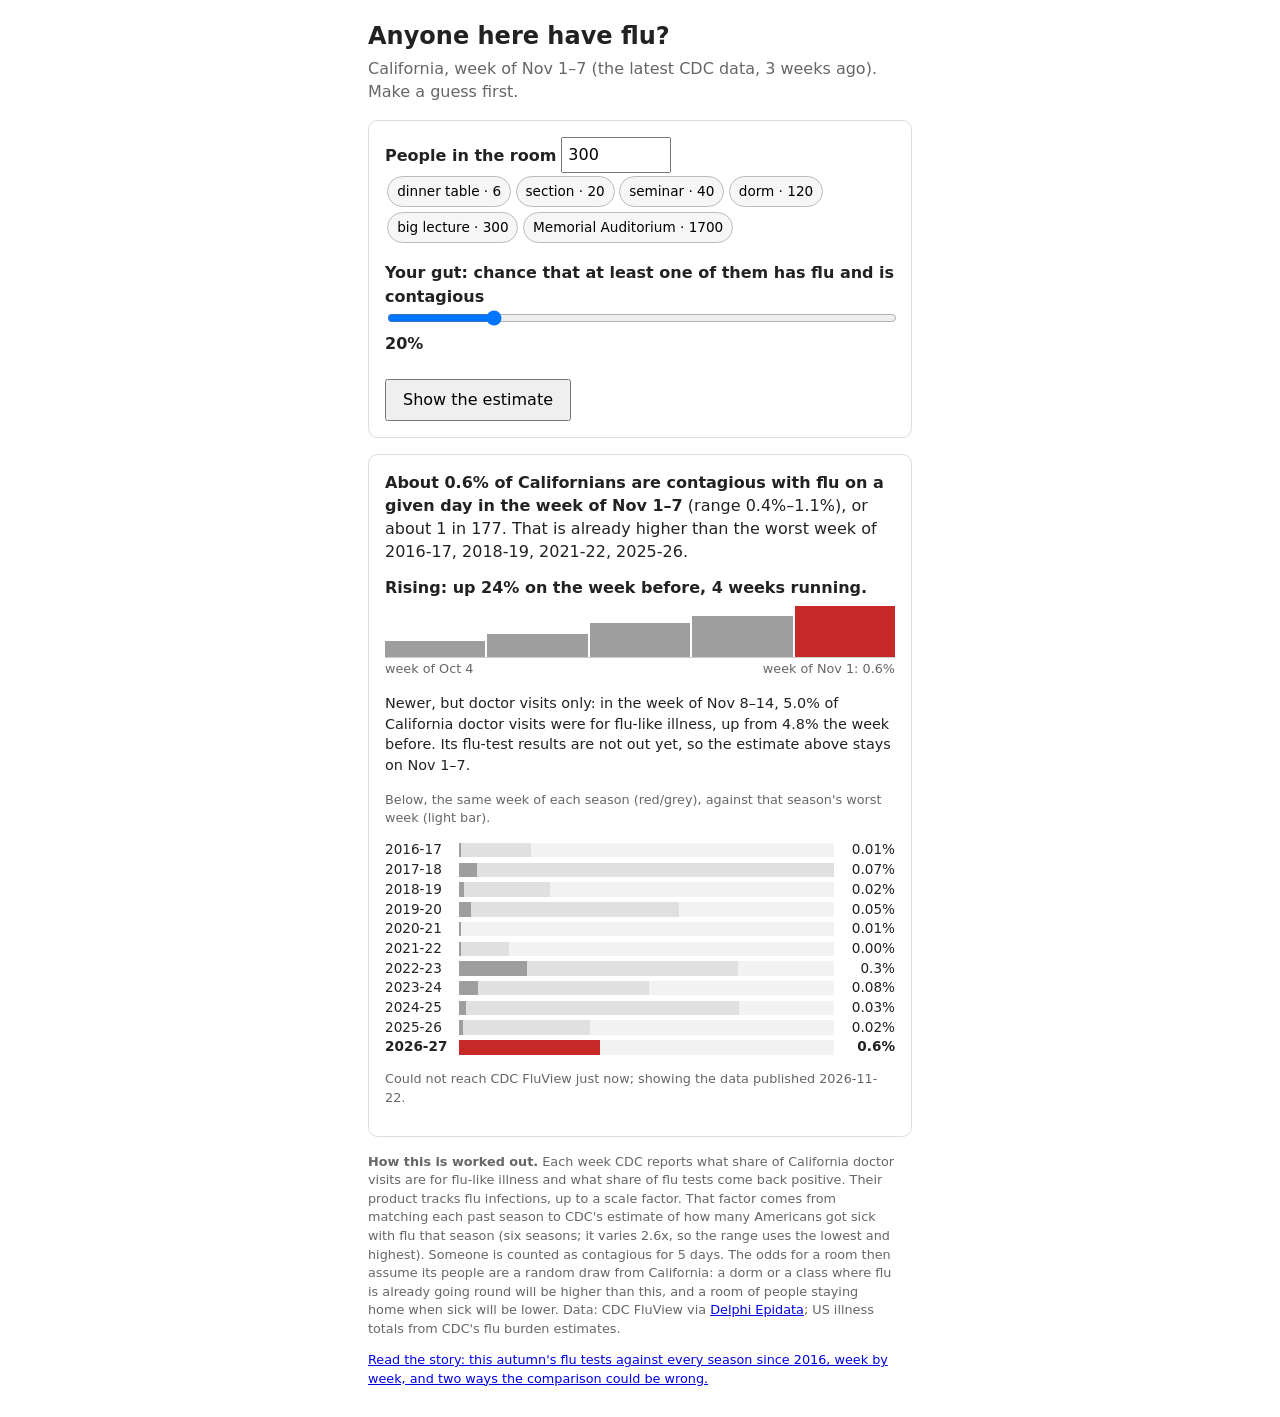
==== commit 75f7af9d: "Update Anyone here have flu? 2026-11-22 🤖 Generated with [Claude Code](https://claude.com/claude-cod" ====
--- a/index.html
+++ b/index.html
@@ -65,7 +65,7 @@
 CDC's flu burden estimates.</p>
 <p class="note"><a href="story/">Read the story: this autumn's flu tests against every season since 2016, week by week, and two ways the comparison could be wrong.</a></p>
 <script>
-const B={"season":"2026-27","latest_week":202644,"p":{"lo":0.0041593697856175385,"mid":0.005654380031719037,"hi":0.010706465288232494},"same_week":{"2016-17":0.00011065094248334146,"2017-18":0.0007400369956959617,"2018-19":0.00021871069570762906,"2019-20":0.000512769945571914,"2020-21":5.18491822813516e-05,"2021-22":4.354384360991452e-05,"2022-23":0.0027546630223631284,"2023-24":0.0007804067226215428,"2024-25":0.00032038051359253546,"2025-26":0.00016974445796075842},"peaks":{"2016-17":0.0028832362671107623,"2017-18":0.015022572261993715,"2018-19":0.003655824096679887,"2019-20":0.008825951814508905,"2020-21":5.397908524230069e-05,"2021-22":0.0020351194088503045,"2022-23":0.011185241588951704,"2023-24":0.007616477438566242,"2024-25":0.011226456576212827,"2025-26":0.005241171944709214},"past_weeks":{"2016-17":{"0":2.2208252593028167e-05,"1":5.598945878325343e-05,"2":6.0091203705915184e-05,"3":0.0001363070977101666,"4":0.00011065094248334146,"5":0.00012956095756581538,"6":0.0001257399904381008,"7":0.0002452564910892238,"8":0.00020346195060517595,"9":0.0003676662909998396,"10":0.0007476683261241917,"11":0.0012873199643929948,"12":0.0023875265264243057,"13":0.0028832362671107623,"14":0.002783252989923357,"15":0.002124764939604573,"16":0.002240201106798313,"17":0.0025823951479224927,"18":0.0023733548538883036,"19":0.001621468610639568,"20":0.0013414332138087938,"21":0.0008674383675106495,"22":0.0007644570096255241,"23":0.0009871386376390178,"24":0.0007256248546280429,"25":0.0006274988493804461,"26":0.0006944137319479139,"27":0.0004878896191073426,"28":0.00037280166846434006,"29":0.0003831600167806465,"30":0.00033643869360687045,"31":0.0004235652747363937,"32":0.0003798465840366688,"33":0.0004371173565342812,"34":0.00031623073723903726,"35":0.00036501628531752326,"36":0.00013518707766206527,"37":0.00018009067952967555,"38":0.00031942502553912623,"39":0.00021398022818712337,"40":0.00010120101889129013,"41":8.731918807300346e-05,"42":6.429990744637754e-05,"43":6.1396517283735e-05,"44":8.911190518098066e-05,"45":4.128067097877573e-05,"46":8.181279554621713e-05,"47":4.88701805466111e-05,"48":0.00011022418514524041,"49":0.00013400055865278934,"50":0.00010247438398130984,"51":0.00010044119494456847},"2017-18":{"0":8.739550958633514e-05,"1":0.00019818203159651182,"2":0.00021115901004236528,"3":0.0003912168250675612,"4":0.0007400369956959617,"5":0.0007757892342657909,"6":0.0009660072651243864,"7":0.001807687639904924,"8":0.0016331968228363947,"9":0.0029587044129629624,"10":0.005539870813394023,"11":0.008869475152479675,"12":0.015022572261993715,"13":0.011693783936382249,"14":0.005866881362865987,"15":0.0037256958675015613,"16":0.0036631220547831767,"17":0.00423860379303957,"18":0.0037750255849695533,"19":0.003503041391626481,"20":0.002735121363393523,"21":0.003364872645703988,"22":0.0031426488958177646,"23":0.002924121482705834,"24":0.001713105011365809,"25":0.0011835104096721554,"26":0.0009634375722518114,"27":0.0005032410962163913,"28":0.0003487874476592546,"29":0.0004237903498854192,"30":0.00018628484319551555,"31":5.446641970321524e-05,"32":0.00012168120998132985,"33":0.00017799772295222936,"34":4.260728732273783e-05,"35":0.000132489131131526,"36":2.197316240379169e-05,"37":2.6086773648828893e-05,"38":4.000805319531784e-05,"39":2.1695583307385563e-05,"40":2.8989221752290484e-05,"41":0.0,"42":5.1975412550185545e-05,"43":7.574605104601396e-05,"44":7.405566681499148e-05,"45":4.773377580214204e-05,"46":0.0,"47":0.0,"48":2.8282530169830947e-05,"49":8.096903548521205e-05,"50":2.7092184045132457e-05,"51":8.338623252787081e-05},"2018-19":{"0":6.119855917235919e-05,"1":8.78685093486549e-05,"2":0.00012369109097932137,"3":6.275235104969859e-05,"4":0.00021871069570762906,"5":0.00021132357600553753,"6":0.000249016767865858,"7":0.0006540543654087579,"8":0.0010079642655258416,"9":0.0021102217651247372,"10":0.003347196926298026,"11":0.003263294276628877,"12":0.0031183622647866596,"13":0.0021980950243991894,"14":0.002515799076524838,"15":0.0024955182860742953,"16":0.0018763924349161963,"17":0.0025234511843400527,"18":0.0020891899372409866,"19":0.0029840715134085262,"20":0.0030781669376992336,"21":0.003655824096679887,"22":0.002937385817508943,"23":0.0023842830008123372,"24":0.0026619560766800257,"25":0.0017400189571345358,"26":0.0016172148794141913,"27":0.0006770383788270798,"28":0.0007602325026158449,"29":0.00039296546580806633,"30":0.00037086440075393784,"31":0.00030868856274819667,"32":0.00010916819568209421,"33":0.00015205293755014455,"34":0.00012626192745739256,"35":0.00023254721823489922,"36":9.435458680949581e-05,"37":2.263913144004586e-05,"38":5.129515637120875e-05,"39":0.00011885481164335925,"40":6.775484438625826e-05,"41":5.7811517864325715e-05,"42":3.817203703192105e-05,"43":1.7010341421261514e-05,"44":9.0805124081666e-05,"45":9.155854270532678e-05,"46":6.560060584003684e-05,"47":0.00010798083878364299,"48":8.888240054215238e-05,"49":5.763002880437649e-05,"50":9.625418347548669e-05,"51":8.67538846274733e-05},"2019-20":{"0":0.00012170790920667455,"1":0.00016817325723737686,"2":0.00019033685260192346,"3":0.00028516103100290416,"4":0.000512769945571914,"5":0.0012408323839920785,"6":0.0017862999185939382,"7":0.0018905389368084578,"8":0.0025732541393497237,"9":0.0027675368385349716,"10":0.0032061050737747696,"11":0.005601517858408909,"12":0.006759745624599811,"13":0.0074343707863578174,"14":0.006507500158363542,"15":0.007741225707905516,"16":0.008825951814508905,"17":0.008673243777836131,"18":0.007970520591369278,"19":0.007913892196798502,"20":0.007033062384432275,"21":0.0058710513164966565,"22":0.004533030723393679,"23":0.002405398345865783,"24":0.0008248784322491464,"25":0.0001537090707965587,"26":0.00011317845782648096,"27":4.23066549511825e-05,"28":0.0,"29":1.0925197327680396e-05,"30":0.0,"31":0.0,"32":1.60441623548877e-05,"33":0.0,"34":0.0,"35":0.0,"36":0.0,"37":0.0,"38":0.0,"39":0.0,"40":0.0,"41":0.0,"42":0.0,"43":0.0,"44":5.296622442603242e-05,"45":2.2665355106669416e-05,"46":3.53014304155473e-05,"47":0.0,"48":0.0,"49":0.0,"50":1.5094913178986919e-05,"51":0.0},"2020-21":{"0":1.1081540087966006e-05,"1":1.8896982508949006e-05,"2":6.179733289359716e-06,"3":6.762098536293914e-06,"4":5.18491822813516e-05,"5":1.4809968583816271e-05,"6":1.4496558402336633e-05,"7":4.9971710418721e-06,"8":2.093760498141505e-06,"9":7.5540917659362085e-06,"10":1.0954778212418764e-05,"11":9.065779712213559e-06,"12":1.1265391655704958e-05,"13":1.0410886232167149e-05,"14":1.7825639292805627e-06,"15":7.208677614805664e-07,"16":1.3083413016778127e-06,"17":3.5773565113907653e-06,"18":3.6075844956746983e-06,"19":5.545041863424024e-06,"20":2.3930426226135687e-06,"21":2.790279653099055e-06,"22":8.592406296612865e-07,"23":2.1097426680202425e-06,"24":0.0,"25":0.0,"26":8.514787753483401e-06,"27":3.5854908300878147e-06,"28":5.240287982952031e-06,"29":2.6290726064656567e-06,"30":2.8320654127310024e-06,"31":0.0,"32":1.3144324162979098e-05,"33":0.0,"34":0.0,"35":0.0,"36":0.0,"37":9.185099659916098e-06,"38":0.0,"39":0.0,"40":1.1041454450762181e-05,"41":0.0,"42":0.0,"43":1.5417534479982216e-05,"44":7.243031070995595e-06,"45":0.0,"46":6.596084383587531e-06,"47":5.397908524230069e-05,"48":3.917440441855057e-05,"49":6.920058762372777e-06,"50":2.3569052550779792e-05,"51":3.61724230070344e-05},"2021-22":{"0":5.239277986810915e-05,"1":4.3477480522660335e-05,"2":2.5065103673392575e-05,"3":3.576362367207022e-05,"4":4.354384360991452e-05,"5":5.667613726953114e-05,"6":8.297726901191957e-05,"7":0.00013393135353603495,"8":0.00023428495509329782,"9":0.0002453479568832589,"10":0.00030606865880064647,"11":0.00039364933623332383,"12":0.0004519592781350281,"13":0.0002351869597748174,"14":0.00011752753291403553,"15":7.963925441118891e-05,"16":7.277364712238814e-05,"17":4.8098224191086715e-05,"18":4.1100592743032584e-05,"19":5.0161753874237616e-05,"20":6.50564330536832e-05,"21":0.00011662004232298262,"22":0.00014966694621785476,"23":0.00022343611324742913,"24":0.0003673177517485416,"25":0.0003484960094229749,"26":0.00037295342831052125,"27":0.00047909516829119995,"28":0.0006992234762395183,"29":0.0008152048884912999,"30":0.0010688250534550887,"31":0.0012394658490226063,"32":0.0017217788854004858,"33":0.0018386331007637423,"34":0.0020351194088503045,"35":0.0014420704974660507,"36":0.0008966444157327188,"37":0.0007550313678353185,"38":0.000512676588865821,"39":0.00039557235982774487,"40":0.00023642528071621887,"41":0.00021267665379548373,"42":0.00015963679136604623,"43":0.00011641277798034692,"44":0.00010207027229659703,"45":9.200807817388836e-05,"46":0.00014334549133431955,"47":0.0001388945674206514,"48":0.00020065462556877154,"49":0.00018473423869389056,"50":0.00023111529960268194,"51":0.0003305357473821897},"2022-23":{"0":0.00040184774212946166,"1":0.000572723435398162,"2":0.0008277027018956985,"3":0.0012290300355874719,"4":0.0027546630223631284,"5":0.004600176602948534,"6":0.006540439936995061,"7":0.011185241588951704,"8":0.010376659195337257,"9":0.008902685580637665,"10":0.006937424423153962,"11":0.006358628295374732,"12":0.0046877967630778936,"13":0.0021341062772886276,"14":0.0007633355176099527,"15":0.00036546782832325766,"16":0.0002596313630730789,"17":0.00022880869260834448,"18":0.00021319201225246623,"19":0.00014350024040674794,"20":0.00016291414392276317,"21":0.00014609766854331026,"22":0.00018245918841754962,"23":0.00011019665369213365,"24":0.00011920273380060254,"25":0.0001214328777462746,"26":0.00011183910330248797,"27":0.0001642536343206765,"28":0.00012019394537223168,"29":0.0001357910372379291,"30":0.00011777370248919218,"31":0.00012513075442499748,"32":0.00019973253985410995,"33":0.0001970063145639022,"34":0.0002371375827593053,"35":0.0001983870313738087,"36":0.00016238061232893672,"37":0.0001870739989247883,"38":0.00028828256448007,"39":0.0003182873758498622,"40":0.0001944143496912198,"41":0.0002414317704444602,"42":0.00022942089520204168,"43":0.00019195368431688232,"44":0.0001897911263237474,"45":0.0001719647680314467,"46":0.00012318932557578522,"47":0.00014115717391045555,"48":0.00014094937739496518,"49":0.0001229574906992233,"50":0.00012021446799561474,"51":9.42202527935969e-05},"2023-24":{"0":0.00014760221744735696,"1":0.00018216140939832117,"2":0.00031193527007446594,"3":0.0004022800136841627,"4":0.0007804067226215428,"5":0.0011570167728917268,"6":0.0015947741238978262,"7":0.0020207224347087425,"8":0.0026660579235081275,"9":0.003899285715927215,"10":0.005361165328852212,"11":0.007616477438566242,"12":0.007196935775586909,"13":0.005054493123758876,"14":0.0033219524916954513,"15":0.0034284489531908047,"16":0.0023997673116627483,"17":0.0019582451434265106,"18":0.0014917385409956628,"19":0.0016451939295215534,"20":0.0014426132175337394,"21":0.0013448346362390114,"22":0.001185242015219899,"23":0.0011299965907015422,"24":0.0011733359780298415,"25":0.0009503533722985782,"26":0.0009112502054441736,"27":0.0008870110170569159,"28":0.0008825214936270478,"29":0.0007964947326228037,"30":0.0006844594387021867,"31":0.0007177695417035635,"32":0.00054052928188869,"33":0.000511375765921068,"34":0.0005279297442092715,"35":0.0006560142787725484,"36":0.0004760635267351585,"37":0.00041374023155738005,"38":0.00041106797652060964,"39":0.00048554244242496016,"40":0.00029069387365284784,"41":0.00021425251952346337,"42":0.00012795950224950712,"43":0.00017866719640334525,"44":0.0001969994302852721,"45":0.0001416347820632398,"46":0.0001475470186672232,"47":0.00017853089221560163,"48":0.00017060953324301523,"49":0.00011985573253887859,"50":0.0001372309611086192,"51":0.00021925376678294536},"2024-25":{"0":0.0001951649795026658,"1":0.00019203451797665159,"2":0.00020616207677985385,"3":0.00024460441516132333,"4":0.00032038051359253546,"5":0.00042463908632875646,"6":0.0007622543065503454,"7":0.001074560636978404,"8":0.0018165506164682192,"9":0.0024380917907411586,"10":0.003769034292389592,"11":0.006982344675238226,"12":0.010830642508003644,"13":0.0094333839484617,"14":0.007534363370908763,"15":0.008157842475277467,"16":0.010667460805686096,"17":0.011226456576212827,"18":0.010479189683924835,"19":0.00788201720546647,"20":0.006551102642892904,"21":0.004333559010513881,"22":0.0031332364337978307,"23":0.0027858564814336145,"24":0.002556741585622981,"25":0.0022889732996027126,"26":0.0018765419868111732,"27":0.0015472520560816556,"28":0.0012072981399748786,"29":0.0010610550127384424,"30":0.000838271128277074,"31":0.0006372460254802846,"32":0.0005621366490533019,"33":0.0005256960222503641,"34":0.0004791313730295545,"35":0.00040095356718260097,"36":0.0003449270657718178,"37":0.0002201736105779215,"38":0.00018817145257928828,"39":0.00015338538514985412,"40":0.00020366055864680399,"41":0.00015001819162473276,"42":5.716688556269392e-05,"43":0.00011940069077969567,"44":0.00013798223065977346,"45":0.00013213962943995884,"46":0.00012305102290913,"47":0.0001415724782093554,"48":0.0001550308522935224,"49":0.00013939696124106913,"50":0.00010218044906174408,"51":7.475744032767642e-05},"2025-26":{"0":7.699162652247832e-05,"1":0.0001076130620497916,"2":0.00011467623001875122,"3":0.0001352095421502264,"4":0.00016974445796075842,"5":0.00024763730788971447,"6":0.00024338055913102367,"7":0.0002642126976431964,"8":0.0004345295075091022,"9":0.0005984520623772428,"10":0.0014138515506295212,"11":0.0026486347144602704,"12":0.004349471341197571,"13":0.003283587720338251,"14":0.0028304854594625854,"15":0.004242816043089353,"16":0.00404852078122789,"17":0.005241171944709214,"18":0.0038768037792901626,"19":0.0031767346577389953,"20":0.002690697702180996,"21":0.0020619078693921936,"22":0.0017703635042578718,"23":0.001567041282995514,"24":0.001235010220474447,"25":0.0009152755326094767,"26":0.0007496369127732301,"27":0.0006036422649685962,"28":0.0006533576379137891,"29":0.0006719160679045843,"30":0.0006904863528949282,"31":0.0005036140701276953,"32":0.00021326686179832765,"33":0.0003260249426995498,"34":0.000268654444405829,"35":0.00022716809428015468,"36":0.00025169896434446573,"37":0.00016661199795583266,"38":0.00010550499516012207,"39":0.00018398388629169856,"40":0.0001538050657212713,"41":0.00016099620427752786,"42":0.00015976274649019155,"43":0.00011580709167341223,"44":0.0001914840983868108,"45":0.0003731228291206919,"46":0.0003768272956845507,"47":0.00041105562331668637,"48":0.0006560468432221205,"49":0.0011001905855228455,"50":0.0011364825209656364,"51":0.0018314839529102814}},"this_season":[[202640,0.001831709163933227],[202641,0.0025430485402941653],[202642,0.0037427716129666564],[202643,0.004545927989139608],[202644,0.005654380031719037]],"k_used":{"lo":0.583036090297334,"mid":0.7925978685877584,"hi":1.5007695839258999},"contagious_days":5,"generated":"2026-11-20","ili_ahead":{"week":202645,"ili":5.03041,"prev_week":202644,"prev":4.81329},"nowcast":{"2":{"n":293,"f80":2.018743953541583,"stale_f80":2.3517761537568296},"3":{"n":292,"f80":2.5123602429709564,"stale_f80":3.0659234941311526}}};
+const B={"season":"2026-27","latest_week":202644,"p":{"lo":0.0041593697856175385,"mid":0.005654380031719037,"hi":0.010706465288232494},"same_week":{"2016-17":0.00011065094248334146,"2017-18":0.0007400369956959617,"2018-19":0.00021871069570762906,"2019-20":0.000512769945571914,"2020-21":5.18491822813516e-05,"2021-22":4.354384360991452e-05,"2022-23":0.0027546630223631284,"2023-24":0.0007804067226215428,"2024-25":0.00032038051359253546,"2025-26":0.00016974445796075842},"peaks":{"2016-17":0.0028832362671107623,"2017-18":0.015022572261993715,"2018-19":0.003655824096679887,"2019-20":0.008825951814508905,"2020-21":5.397908524230069e-05,"2021-22":0.0020351194088503045,"2022-23":0.011185241588951704,"2023-24":0.007616477438566242,"2024-25":0.011226456576212827,"2025-26":0.005241171944709214},"past_weeks":{"2016-17":{"0":2.2208252593028167e-05,"1":5.598945878325343e-05,"2":6.0091203705915184e-05,"3":0.0001363070977101666,"4":0.00011065094248334146,"5":0.00012956095756581538,"6":0.0001257399904381008,"7":0.0002452564910892238,"8":0.00020346195060517595,"9":0.0003676662909998396,"10":0.0007476683261241917,"11":0.0012873199643929948,"12":0.0023875265264243057,"13":0.0028832362671107623,"14":0.002783252989923357,"15":0.002124764939604573,"16":0.002240201106798313,"17":0.0025823951479224927,"18":0.0023733548538883036,"19":0.001621468610639568,"20":0.0013414332138087938,"21":0.0008674383675106495,"22":0.0007644570096255241,"23":0.0009871386376390178,"24":0.0007256248546280429,"25":0.0006274988493804461,"26":0.0006944137319479139,"27":0.0004878896191073426,"28":0.00037280166846434006,"29":0.0003831600167806465,"30":0.00033643869360687045,"31":0.0004235652747363937,"32":0.0003798465840366688,"33":0.0004371173565342812,"34":0.00031623073723903726,"35":0.00036501628531752326,"36":0.00013518707766206527,"37":0.00018009067952967555,"38":0.00031942502553912623,"39":0.00021398022818712337,"40":0.00010120101889129013,"41":8.731918807300346e-05,"42":6.429990744637754e-05,"43":6.1396517283735e-05,"44":8.911190518098066e-05,"45":4.128067097877573e-05,"46":8.181279554621713e-05,"47":4.88701805466111e-05,"48":0.00011022418514524041,"49":0.00013400055865278934,"50":0.00010247438398130984,"51":0.00010044119494456847},"2017-18":{"0":8.739550958633514e-05,"1":0.00019818203159651182,"2":0.00021115901004236528,"3":0.0003912168250675612,"4":0.0007400369956959617,"5":0.0007757892342657909,"6":0.0009660072651243864,"7":0.001807687639904924,"8":0.0016331968228363947,"9":0.0029587044129629624,"10":0.005539870813394023,"11":0.008869475152479675,"12":0.015022572261993715,"13":0.011693783936382249,"14":0.005866881362865987,"15":0.0037256958675015613,"16":0.0036631220547831767,"17":0.00423860379303957,"18":0.0037750255849695533,"19":0.003503041391626481,"20":0.002735121363393523,"21":0.003364872645703988,"22":0.0031426488958177646,"23":0.002924121482705834,"24":0.001713105011365809,"25":0.0011835104096721554,"26":0.0009634375722518114,"27":0.0005032410962163913,"28":0.0003487874476592546,"29":0.0004237903498854192,"30":0.00018628484319551555,"31":5.446641970321524e-05,"32":0.00012168120998132985,"33":0.00017799772295222936,"34":4.260728732273783e-05,"35":0.000132489131131526,"36":2.197316240379169e-05,"37":2.6086773648828893e-05,"38":4.000805319531784e-05,"39":2.1695583307385563e-05,"40":2.8989221752290484e-05,"41":0.0,"42":5.1975412550185545e-05,"43":7.574605104601396e-05,"44":7.405566681499148e-05,"45":4.773377580214204e-05,"46":0.0,"47":0.0,"48":2.8282530169830947e-05,"49":8.096903548521205e-05,"50":2.7092184045132457e-05,"51":8.338623252787081e-05},"2018-19":{"0":6.119855917235919e-05,"1":8.78685093486549e-05,"2":0.00012369109097932137,"3":6.275235104969859e-05,"4":0.00021871069570762906,"5":0.00021132357600553753,"6":0.000249016767865858,"7":0.0006540543654087579,"8":0.0010079642655258416,"9":0.0021102217651247372,"10":0.003347196926298026,"11":0.003263294276628877,"12":0.0031183622647866596,"13":0.0021980950243991894,"14":0.002515799076524838,"15":0.0024955182860742953,"16":0.0018763924349161963,"17":0.0025234511843400527,"18":0.0020891899372409866,"19":0.0029840715134085262,"20":0.0030781669376992336,"21":0.003655824096679887,"22":0.002937385817508943,"23":0.0023842830008123372,"24":0.0026619560766800257,"25":0.0017400189571345358,"26":0.0016172148794141913,"27":0.0006770383788270798,"28":0.0007602325026158449,"29":0.00039296546580806633,"30":0.00037086440075393784,"31":0.00030868856274819667,"32":0.00010916819568209421,"33":0.00015205293755014455,"34":0.00012626192745739256,"35":0.00023254721823489922,"36":9.435458680949581e-05,"37":2.263913144004586e-05,"38":5.129515637120875e-05,"39":0.00011885481164335925,"40":6.775484438625826e-05,"41":5.7811517864325715e-05,"42":3.817203703192105e-05,"43":1.7010341421261514e-05,"44":9.0805124081666e-05,"45":9.155854270532678e-05,"46":6.560060584003684e-05,"47":0.00010798083878364299,"48":8.888240054215238e-05,"49":5.763002880437649e-05,"50":9.625418347548669e-05,"51":8.67538846274733e-05},"2019-20":{"0":0.00012170790920667455,"1":0.00016817325723737686,"2":0.00019033685260192346,"3":0.00028516103100290416,"4":0.000512769945571914,"5":0.0012408323839920785,"6":0.0017862999185939382,"7":0.0018905389368084578,"8":0.0025732541393497237,"9":0.0027675368385349716,"10":0.0032061050737747696,"11":0.005601517858408909,"12":0.006759745624599811,"13":0.0074343707863578174,"14":0.006507500158363542,"15":0.007741225707905516,"16":0.008825951814508905,"17":0.008673243777836131,"18":0.007970520591369278,"19":0.007913892196798502,"20":0.007033062384432275,"21":0.0058710513164966565,"22":0.004533030723393679,"23":0.002405398345865783,"24":0.0008248784322491464,"25":0.0001537090707965587,"26":0.00011317845782648096,"27":4.23066549511825e-05,"28":0.0,"29":1.0925197327680396e-05,"30":0.0,"31":0.0,"32":1.60441623548877e-05,"33":0.0,"34":0.0,"35":0.0,"36":0.0,"37":0.0,"38":0.0,"39":0.0,"40":0.0,"41":0.0,"42":0.0,"43":0.0,"44":5.296622442603242e-05,"45":2.2665355106669416e-05,"46":3.53014304155473e-05,"47":0.0,"48":0.0,"49":0.0,"50":1.5094913178986919e-05,"51":0.0},"2020-21":{"0":1.1081540087966006e-05,"1":1.8896982508949006e-05,"2":6.179733289359716e-06,"3":6.762098536293914e-06,"4":5.18491822813516e-05,"5":1.4809968583816271e-05,"6":1.4496558402336633e-05,"7":4.9971710418721e-06,"8":2.093760498141505e-06,"9":7.5540917659362085e-06,"10":1.0954778212418764e-05,"11":9.065779712213559e-06,"12":1.1265391655704958e-05,"13":1.0410886232167149e-05,"14":1.7825639292805627e-06,"15":7.208677614805664e-07,"16":1.3083413016778127e-06,"17":3.5773565113907653e-06,"18":3.6075844956746983e-06,"19":5.545041863424024e-06,"20":2.3930426226135687e-06,"21":2.790279653099055e-06,"22":8.592406296612865e-07,"23":2.1097426680202425e-06,"24":0.0,"25":0.0,"26":8.514787753483401e-06,"27":3.5854908300878147e-06,"28":5.240287982952031e-06,"29":2.6290726064656567e-06,"30":2.8320654127310024e-06,"31":0.0,"32":1.3144324162979098e-05,"33":0.0,"34":0.0,"35":0.0,"36":0.0,"37":9.185099659916098e-06,"38":0.0,"39":0.0,"40":1.1041454450762181e-05,"41":0.0,"42":0.0,"43":1.5417534479982216e-05,"44":7.243031070995595e-06,"45":0.0,"46":6.596084383587531e-06,"47":5.397908524230069e-05,"48":3.917440441855057e-05,"49":6.920058762372777e-06,"50":2.3569052550779792e-05,"51":3.61724230070344e-05},"2021-22":{"0":5.239277986810915e-05,"1":4.3477480522660335e-05,"2":2.5065103673392575e-05,"3":3.576362367207022e-05,"4":4.354384360991452e-05,"5":5.667613726953114e-05,"6":8.297726901191957e-05,"7":0.00013393135353603495,"8":0.00023428495509329782,"9":0.0002453479568832589,"10":0.00030606865880064647,"11":0.00039364933623332383,"12":0.0004519592781350281,"13":0.0002351869597748174,"14":0.00011752753291403553,"15":7.963925441118891e-05,"16":7.277364712238814e-05,"17":4.8098224191086715e-05,"18":4.1100592743032584e-05,"19":5.0161753874237616e-05,"20":6.50564330536832e-05,"21":0.00011662004232298262,"22":0.00014966694621785476,"23":0.00022343611324742913,"24":0.0003673177517485416,"25":0.0003484960094229749,"26":0.00037295342831052125,"27":0.00047909516829119995,"28":0.0006992234762395183,"29":0.0008152048884912999,"30":0.0010688250534550887,"31":0.0012394658490226063,"32":0.0017217788854004858,"33":0.0018386331007637423,"34":0.0020351194088503045,"35":0.0014420704974660507,"36":0.0008966444157327188,"37":0.0007550313678353185,"38":0.000512676588865821,"39":0.00039557235982774487,"40":0.00023642528071621887,"41":0.00021267665379548373,"42":0.00015963679136604623,"43":0.00011641277798034692,"44":0.00010207027229659703,"45":9.200807817388836e-05,"46":0.00014334549133431955,"47":0.0001388945674206514,"48":0.00020065462556877154,"49":0.00018473423869389056,"50":0.00023111529960268194,"51":0.0003305357473821897},"2022-23":{"0":0.00040184774212946166,"1":0.000572723435398162,"2":0.0008277027018956985,"3":0.0012290300355874719,"4":0.0027546630223631284,"5":0.004600176602948534,"6":0.006540439936995061,"7":0.011185241588951704,"8":0.010376659195337257,"9":0.008902685580637665,"10":0.006937424423153962,"11":0.006358628295374732,"12":0.0046877967630778936,"13":0.0021341062772886276,"14":0.0007633355176099527,"15":0.00036546782832325766,"16":0.0002596313630730789,"17":0.00022880869260834448,"18":0.00021319201225246623,"19":0.00014350024040674794,"20":0.00016291414392276317,"21":0.00014609766854331026,"22":0.00018245918841754962,"23":0.00011019665369213365,"24":0.00011920273380060254,"25":0.0001214328777462746,"26":0.00011183910330248797,"27":0.0001642536343206765,"28":0.00012019394537223168,"29":0.0001357910372379291,"30":0.00011777370248919218,"31":0.00012513075442499748,"32":0.00019973253985410995,"33":0.0001970063145639022,"34":0.0002371375827593053,"35":0.0001983870313738087,"36":0.00016238061232893672,"37":0.0001870739989247883,"38":0.00028828256448007,"39":0.0003182873758498622,"40":0.0001944143496912198,"41":0.0002414317704444602,"42":0.00022942089520204168,"43":0.00019195368431688232,"44":0.0001897911263237474,"45":0.0001719647680314467,"46":0.00012318932557578522,"47":0.00014115717391045555,"48":0.00014094937739496518,"49":0.0001229574906992233,"50":0.00012021446799561474,"51":9.42202527935969e-05},"2023-24":{"0":0.00014760221744735696,"1":0.00018216140939832117,"2":0.00031193527007446594,"3":0.0004022800136841627,"4":0.0007804067226215428,"5":0.0011570167728917268,"6":0.0015947741238978262,"7":0.0020207224347087425,"8":0.0026660579235081275,"9":0.003899285715927215,"10":0.005361165328852212,"11":0.007616477438566242,"12":0.007196935775586909,"13":0.005054493123758876,"14":0.0033219524916954513,"15":0.0034284489531908047,"16":0.0023997673116627483,"17":0.0019582451434265106,"18":0.0014917385409956628,"19":0.0016451939295215534,"20":0.0014426132175337394,"21":0.0013448346362390114,"22":0.001185242015219899,"23":0.0011299965907015422,"24":0.0011733359780298415,"25":0.0009503533722985782,"26":0.0009112502054441736,"27":0.0008870110170569159,"28":0.0008825214936270478,"29":0.0007964947326228037,"30":0.0006844594387021867,"31":0.0007177695417035635,"32":0.00054052928188869,"33":0.000511375765921068,"34":0.0005279297442092715,"35":0.0006560142787725484,"36":0.0004760635267351585,"37":0.00041374023155738005,"38":0.00041106797652060964,"39":0.00048554244242496016,"40":0.00029069387365284784,"41":0.00021425251952346337,"42":0.00012795950224950712,"43":0.00017866719640334525,"44":0.0001969994302852721,"45":0.0001416347820632398,"46":0.0001475470186672232,"47":0.00017853089221560163,"48":0.00017060953324301523,"49":0.00011985573253887859,"50":0.0001372309611086192,"51":0.00021925376678294536},"2024-25":{"0":0.0001951649795026658,"1":0.00019203451797665159,"2":0.00020616207677985385,"3":0.00024460441516132333,"4":0.00032038051359253546,"5":0.00042463908632875646,"6":0.0007622543065503454,"7":0.001074560636978404,"8":0.0018165506164682192,"9":0.0024380917907411586,"10":0.003769034292389592,"11":0.006982344675238226,"12":0.010830642508003644,"13":0.0094333839484617,"14":0.007534363370908763,"15":0.008157842475277467,"16":0.010667460805686096,"17":0.011226456576212827,"18":0.010479189683924835,"19":0.00788201720546647,"20":0.006551102642892904,"21":0.004333559010513881,"22":0.0031332364337978307,"23":0.0027858564814336145,"24":0.002556741585622981,"25":0.0022889732996027126,"26":0.0018765419868111732,"27":0.0015472520560816556,"28":0.0012072981399748786,"29":0.0010610550127384424,"30":0.000838271128277074,"31":0.0006372460254802846,"32":0.0005621366490533019,"33":0.0005256960222503641,"34":0.0004791313730295545,"35":0.00040095356718260097,"36":0.0003449270657718178,"37":0.0002201736105779215,"38":0.00018817145257928828,"39":0.00015338538514985412,"40":0.00020366055864680399,"41":0.00015001819162473276,"42":5.716688556269392e-05,"43":0.00011940069077969567,"44":0.00013798223065977346,"45":0.00013213962943995884,"46":0.00012305102290913,"47":0.0001415724782093554,"48":0.0001550308522935224,"49":0.00013939696124106913,"50":0.00010218044906174408,"51":7.475744032767642e-05},"2025-26":{"0":7.699162652247832e-05,"1":0.0001076130620497916,"2":0.00011467623001875122,"3":0.0001352095421502264,"4":0.00016974445796075842,"5":0.00024763730788971447,"6":0.00024338055913102367,"7":0.0002642126976431964,"8":0.0004345295075091022,"9":0.0005984520623772428,"10":0.0014138515506295212,"11":0.0026486347144602704,"12":0.004349471341197571,"13":0.003283587720338251,"14":0.0028304854594625854,"15":0.004242816043089353,"16":0.00404852078122789,"17":0.005241171944709214,"18":0.0038768037792901626,"19":0.0031767346577389953,"20":0.002690697702180996,"21":0.0020619078693921936,"22":0.0017703635042578718,"23":0.001567041282995514,"24":0.001235010220474447,"25":0.0009152755326094767,"26":0.0007496369127732301,"27":0.0006036422649685962,"28":0.0006533576379137891,"29":0.0006719160679045843,"30":0.0006904863528949282,"31":0.0005036140701276953,"32":0.00021326686179832765,"33":0.0003260249426995498,"34":0.000268654444405829,"35":0.00022716809428015468,"36":0.00025169896434446573,"37":0.00016661199795583266,"38":0.00010550499516012207,"39":0.00018398388629169856,"40":0.0001538050657212713,"41":0.00016099620427752786,"42":0.00015976274649019155,"43":0.00011580709167341223,"44":0.0001914840983868108,"45":0.0003731228291206919,"46":0.0003768272956845507,"47":0.00041105562331668637,"48":0.0006560468432221205,"49":0.0011001905855228455,"50":0.0011364825209656364,"51":0.0018314839529102814}},"this_season":[[202640,0.001831709163933227],[202641,0.0025430485402941653],[202642,0.0037427716129666564],[202643,0.004545927989139608],[202644,0.005654380031719037]],"k_used":{"lo":0.583036090297334,"mid":0.7925978685877584,"hi":1.5007695839258999},"contagious_days":5,"generated":"2026-11-22","ili_ahead":{"week":202645,"ili":5.03041,"prev_week":202644,"prev":4.81329},"nowcast":{"2":{"n":293,"f80":2.018743953541583,"stale_f80":2.3517761537568296},"3":{"n":292,"f80":2.5123602429709564,"stale_f80":3.0659234941311526}}};
 let D=B,P=B.p;
 const $=id=>document.getElementById(id);
 const n=$('n'),g=$('g'),gv=$('gv'),ans=$('answer');
@@ -129,18 +129,40 @@
 // Delphi's v3 API is retired: a range lying wholly after 2026-09-22 answers result -3 with no
 // rows, so the range starts at week 30 (July), which still returns every later week. Summer
 // weeks are older than the published week, so they never win L.
-async function live(){const S=+D.season.slice(0,4),q='/?regions=ca&epiweeks='+S+'30-'+(S+1)+'39';
+async function v3(S){const q='/?regions=ca&epiweeks='+S+'30-'+(S+1)+'39';
  const [a,b]=await Promise.all(['fluview','fluview_clinical'].map(ep=>
   fetch('https://api.delphi.cmu.edu/epidata/'+ep+q).then(r=>{if(!r.ok)throw new Error(ep+' '+r.status);return r.json();})));
  if(a.result!==1||b.result!==1)throw new Error('no rows');
- const ili={},pos={};
+ const ili={},pos={},n={};
  for(const x of a.epidata)if(x.wili!=null)ili[x.epiweek]=x.wili;
- for(const x of b.epidata)if(x.percent_positive!=null)pos[x.epiweek]=x.percent_positive;
- // model.drop_partial: a newest lab week with under a quarter of the week before's tests is a
- // partial first report (173 vs 8,856 on 2026-11-20), not a fall; it waits for next week.
- const n=b.epidata.reduce((o,x)=>(o[x.epiweek]=x.total_specimens,o),{}),pk=Object.keys(pos).map(Number).sort((x,y)=>x-y);
+ for(const x of b.epidata){if(x.percent_positive!=null)pos[x.epiweek]=x.percent_positive;n[x.epiweek]=x.total_specimens;}
+ return {ili,pos,n};}
+// Delphi is moving every source to its V5 API, and a v3 endpoint that is no longer updated
+// "will remain accessible": it would keep answering with an old week and the page would never
+// say so. V5 serves the same CDC rows (CA ili = v3 wili, same counts, checked 2026-11-22) as CSV
+// keyed by the week-ending Saturday, so both are asked and the newer one wins (model.fetch too).
+const ewOf=sat=>{const s=new Date(Date.parse(sat+'T00:00:00Z')-6*864e5),y=new Date(s.getTime()+3*864e5).getUTCFullYear();
+ return y*100+Math.round((s-wkStart(y*100+1))/(7*864e5))+1;};
+async function v5(S){const q='https://delphi.cmu.edu/epidata/v5/snapshot/?geo_type=state&geo_value=ca&reference_times='+S+'-07-01:'+(S+1)+'-09-30&source=';
+ const t=await Promise.all(['fluview_ilinet&signal=ili','fluview_resp_lab_clinical&signal=pct_positive,total_specimens'].map(x=>
+  fetch(q+x).then(r=>{if(!r.ok)throw new Error('v5 '+r.status);return r.text();})));
+ const ili={},pos={},n={},o={ili,pct_positive:pos,total_specimens:n};
+ for(const csv of t){const [h,...rows]=csv.trim().split(/\r?\n/),c=h.split(','),si=c.indexOf('signal'),ri=c.indexOf('reference_time'),vi=c.indexOf('value'),gi=c.indexOf('age_group');
+  if(si<0||ri<0||vi<0)throw new Error('v5: columns '+h);
+  for(const r of rows){const x=r.split(',');if(x[vi]!==''&&o[x[si]]&&(gi<0||x[gi]==='all'))o[x[si]][ewOf(x[ri])]=+x[vi];}}
+ if(!Object.keys(ili).length||!Object.keys(pos).length)throw new Error('v5: no rows');
+ return {ili,pos,n};}
+// model.drop_partial: a newest lab week with under a quarter of the week before's tests is a
+// partial first report (173 vs 8,856 on 2026-11-20), not a fall; it waits for next week.
+function lab({ili,pos,n}){const pk=Object.keys(pos).map(Number).sort((x,y)=>x-y);
  if(pk.length>1&&n[pk[pk.length-1]]!=null&&n[pk[pk.length-1]]<0.25*n[pk[pk.length-2]])delete pos[pk[pk.length-1]];
- const wks=Object.keys(ili).filter(w=>w in pos).map(Number).sort((x,y)=>x-y),L=wks[wks.length-1];
+ const wks=Object.keys(ili).filter(w=>w in pos).map(Number).sort((x,y)=>x-y);
+ return {ili,pos,wks,L:wks[wks.length-1]||0,top:Math.max(0,...Object.keys(ili).map(Number))};}
+async function live(){const S=+D.season.slice(0,4);
+ const got=(await Promise.allSettled([v3(S),v5(S)])).filter(r=>r.status==='fulfilled').map(r=>lab(r.value));
+ if(!got.length)throw new Error('no source answered');
+ // the newer lab week wins; at a tie, the one with a newer doctor-visit week
+ const {ili,pos,wks,L}=got.reduce((a,b)=>b.L>a.L||(b.L===a.L&&b.top>a.top)?b:a);
  if(!L||L<B.latest_week)throw new Error('older than the published week');
  const v=ili[L]/100*pos[L]/100,c=k=>k*v*B.contagious_days/7,same={};
  for(const s in B.past_weeks)if(wos(L) in B.past_weeks[s])same[s]=B.past_weeks[s][wos(L)];
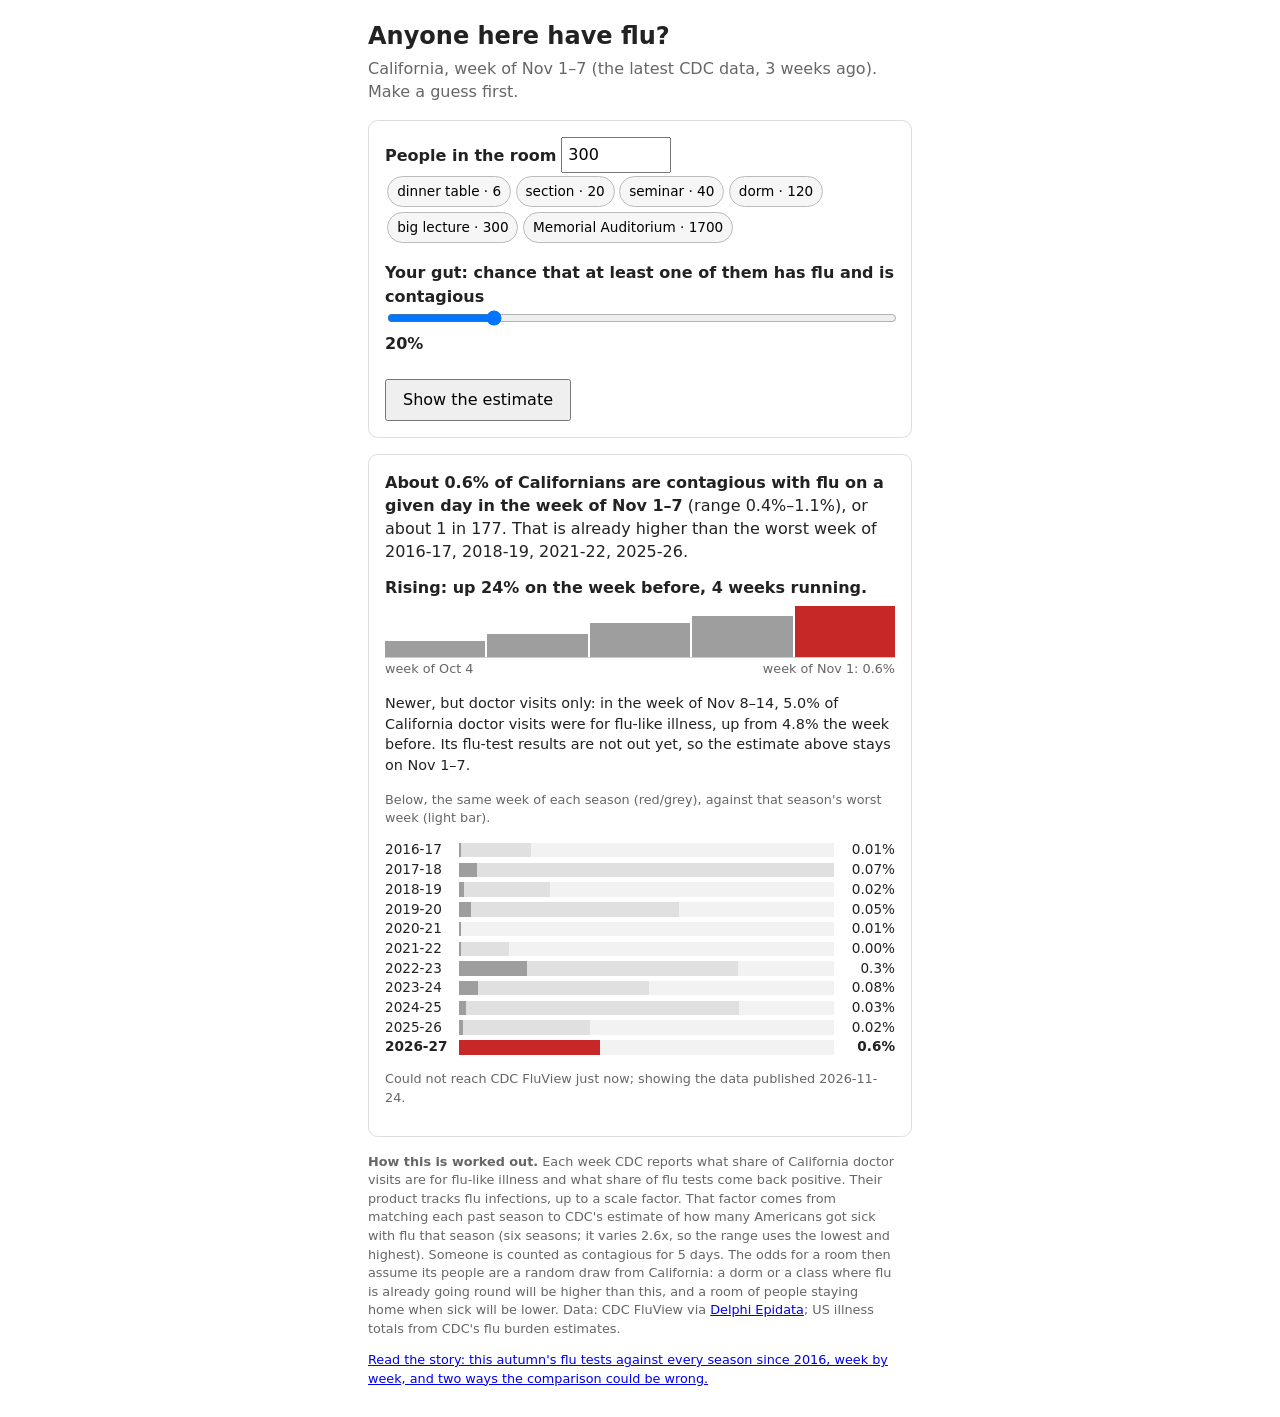
==== commit 1fd11012: "Update Anyone here have flu? 2026-11-24 🤖 Generated with [Claude Code](https://claude.com/claude-cod" ====
--- a/index.html
+++ b/index.html
@@ -42,6 +42,7 @@
 <div id="answer" hidden>
 <div class="big" id="est"></div>
 <div class="range" id="rng"></div>
+<p id="cnt"></p>
 <p id="cmp"></p>
 <p id="now" hidden></p>
 </div></div>
@@ -65,13 +66,18 @@
 CDC's flu burden estimates.</p>
 <p class="note"><a href="story/">Read the story: this autumn's flu tests against every season since 2016, week by week, and two ways the comparison could be wrong.</a></p>
 <script>
-const B={"season":"2026-27","latest_week":202644,"p":{"lo":0.0041593697856175385,"mid":0.005654380031719037,"hi":0.010706465288232494},"same_week":{"2016-17":0.00011065094248334146,"2017-18":0.0007400369956959617,"2018-19":0.00021871069570762906,"2019-20":0.000512769945571914,"2020-21":5.18491822813516e-05,"2021-22":4.354384360991452e-05,"2022-23":0.0027546630223631284,"2023-24":0.0007804067226215428,"2024-25":0.00032038051359253546,"2025-26":0.00016974445796075842},"peaks":{"2016-17":0.0028832362671107623,"2017-18":0.015022572261993715,"2018-19":0.003655824096679887,"2019-20":0.008825951814508905,"2020-21":5.397908524230069e-05,"2021-22":0.0020351194088503045,"2022-23":0.011185241588951704,"2023-24":0.007616477438566242,"2024-25":0.011226456576212827,"2025-26":0.005241171944709214},"past_weeks":{"2016-17":{"0":2.2208252593028167e-05,"1":5.598945878325343e-05,"2":6.0091203705915184e-05,"3":0.0001363070977101666,"4":0.00011065094248334146,"5":0.00012956095756581538,"6":0.0001257399904381008,"7":0.0002452564910892238,"8":0.00020346195060517595,"9":0.0003676662909998396,"10":0.0007476683261241917,"11":0.0012873199643929948,"12":0.0023875265264243057,"13":0.0028832362671107623,"14":0.002783252989923357,"15":0.002124764939604573,"16":0.002240201106798313,"17":0.0025823951479224927,"18":0.0023733548538883036,"19":0.001621468610639568,"20":0.0013414332138087938,"21":0.0008674383675106495,"22":0.0007644570096255241,"23":0.0009871386376390178,"24":0.0007256248546280429,"25":0.0006274988493804461,"26":0.0006944137319479139,"27":0.0004878896191073426,"28":0.00037280166846434006,"29":0.0003831600167806465,"30":0.00033643869360687045,"31":0.0004235652747363937,"32":0.0003798465840366688,"33":0.0004371173565342812,"34":0.00031623073723903726,"35":0.00036501628531752326,"36":0.00013518707766206527,"37":0.00018009067952967555,"38":0.00031942502553912623,"39":0.00021398022818712337,"40":0.00010120101889129013,"41":8.731918807300346e-05,"42":6.429990744637754e-05,"43":6.1396517283735e-05,"44":8.911190518098066e-05,"45":4.128067097877573e-05,"46":8.181279554621713e-05,"47":4.88701805466111e-05,"48":0.00011022418514524041,"49":0.00013400055865278934,"50":0.00010247438398130984,"51":0.00010044119494456847},"2017-18":{"0":8.739550958633514e-05,"1":0.00019818203159651182,"2":0.00021115901004236528,"3":0.0003912168250675612,"4":0.0007400369956959617,"5":0.0007757892342657909,"6":0.0009660072651243864,"7":0.001807687639904924,"8":0.0016331968228363947,"9":0.0029587044129629624,"10":0.005539870813394023,"11":0.008869475152479675,"12":0.015022572261993715,"13":0.011693783936382249,"14":0.005866881362865987,"15":0.0037256958675015613,"16":0.0036631220547831767,"17":0.00423860379303957,"18":0.0037750255849695533,"19":0.003503041391626481,"20":0.002735121363393523,"21":0.003364872645703988,"22":0.0031426488958177646,"23":0.002924121482705834,"24":0.001713105011365809,"25":0.0011835104096721554,"26":0.0009634375722518114,"27":0.0005032410962163913,"28":0.0003487874476592546,"29":0.0004237903498854192,"30":0.00018628484319551555,"31":5.446641970321524e-05,"32":0.00012168120998132985,"33":0.00017799772295222936,"34":4.260728732273783e-05,"35":0.000132489131131526,"36":2.197316240379169e-05,"37":2.6086773648828893e-05,"38":4.000805319531784e-05,"39":2.1695583307385563e-05,"40":2.8989221752290484e-05,"41":0.0,"42":5.1975412550185545e-05,"43":7.574605104601396e-05,"44":7.405566681499148e-05,"45":4.773377580214204e-05,"46":0.0,"47":0.0,"48":2.8282530169830947e-05,"49":8.096903548521205e-05,"50":2.7092184045132457e-05,"51":8.338623252787081e-05},"2018-19":{"0":6.119855917235919e-05,"1":8.78685093486549e-05,"2":0.00012369109097932137,"3":6.275235104969859e-05,"4":0.00021871069570762906,"5":0.00021132357600553753,"6":0.000249016767865858,"7":0.0006540543654087579,"8":0.0010079642655258416,"9":0.0021102217651247372,"10":0.003347196926298026,"11":0.003263294276628877,"12":0.0031183622647866596,"13":0.0021980950243991894,"14":0.002515799076524838,"15":0.0024955182860742953,"16":0.0018763924349161963,"17":0.0025234511843400527,"18":0.0020891899372409866,"19":0.0029840715134085262,"20":0.0030781669376992336,"21":0.003655824096679887,"22":0.002937385817508943,"23":0.0023842830008123372,"24":0.0026619560766800257,"25":0.0017400189571345358,"26":0.0016172148794141913,"27":0.0006770383788270798,"28":0.0007602325026158449,"29":0.00039296546580806633,"30":0.00037086440075393784,"31":0.00030868856274819667,"32":0.00010916819568209421,"33":0.00015205293755014455,"34":0.00012626192745739256,"35":0.00023254721823489922,"36":9.435458680949581e-05,"37":2.263913144004586e-05,"38":5.129515637120875e-05,"39":0.00011885481164335925,"40":6.775484438625826e-05,"41":5.7811517864325715e-05,"42":3.817203703192105e-05,"43":1.7010341421261514e-05,"44":9.0805124081666e-05,"45":9.155854270532678e-05,"46":6.560060584003684e-05,"47":0.00010798083878364299,"48":8.888240054215238e-05,"49":5.763002880437649e-05,"50":9.625418347548669e-05,"51":8.67538846274733e-05},"2019-20":{"0":0.00012170790920667455,"1":0.00016817325723737686,"2":0.00019033685260192346,"3":0.00028516103100290416,"4":0.000512769945571914,"5":0.0012408323839920785,"6":0.0017862999185939382,"7":0.0018905389368084578,"8":0.0025732541393497237,"9":0.0027675368385349716,"10":0.0032061050737747696,"11":0.005601517858408909,"12":0.006759745624599811,"13":0.0074343707863578174,"14":0.006507500158363542,"15":0.007741225707905516,"16":0.008825951814508905,"17":0.008673243777836131,"18":0.007970520591369278,"19":0.007913892196798502,"20":0.007033062384432275,"21":0.0058710513164966565,"22":0.004533030723393679,"23":0.002405398345865783,"24":0.0008248784322491464,"25":0.0001537090707965587,"26":0.00011317845782648096,"27":4.23066549511825e-05,"28":0.0,"29":1.0925197327680396e-05,"30":0.0,"31":0.0,"32":1.60441623548877e-05,"33":0.0,"34":0.0,"35":0.0,"36":0.0,"37":0.0,"38":0.0,"39":0.0,"40":0.0,"41":0.0,"42":0.0,"43":0.0,"44":5.296622442603242e-05,"45":2.2665355106669416e-05,"46":3.53014304155473e-05,"47":0.0,"48":0.0,"49":0.0,"50":1.5094913178986919e-05,"51":0.0},"2020-21":{"0":1.1081540087966006e-05,"1":1.8896982508949006e-05,"2":6.179733289359716e-06,"3":6.762098536293914e-06,"4":5.18491822813516e-05,"5":1.4809968583816271e-05,"6":1.4496558402336633e-05,"7":4.9971710418721e-06,"8":2.093760498141505e-06,"9":7.5540917659362085e-06,"10":1.0954778212418764e-05,"11":9.065779712213559e-06,"12":1.1265391655704958e-05,"13":1.0410886232167149e-05,"14":1.7825639292805627e-06,"15":7.208677614805664e-07,"16":1.3083413016778127e-06,"17":3.5773565113907653e-06,"18":3.6075844956746983e-06,"19":5.545041863424024e-06,"20":2.3930426226135687e-06,"21":2.790279653099055e-06,"22":8.592406296612865e-07,"23":2.1097426680202425e-06,"24":0.0,"25":0.0,"26":8.514787753483401e-06,"27":3.5854908300878147e-06,"28":5.240287982952031e-06,"29":2.6290726064656567e-06,"30":2.8320654127310024e-06,"31":0.0,"32":1.3144324162979098e-05,"33":0.0,"34":0.0,"35":0.0,"36":0.0,"37":9.185099659916098e-06,"38":0.0,"39":0.0,"40":1.1041454450762181e-05,"41":0.0,"42":0.0,"43":1.5417534479982216e-05,"44":7.243031070995595e-06,"45":0.0,"46":6.596084383587531e-06,"47":5.397908524230069e-05,"48":3.917440441855057e-05,"49":6.920058762372777e-06,"50":2.3569052550779792e-05,"51":3.61724230070344e-05},"2021-22":{"0":5.239277986810915e-05,"1":4.3477480522660335e-05,"2":2.5065103673392575e-05,"3":3.576362367207022e-05,"4":4.354384360991452e-05,"5":5.667613726953114e-05,"6":8.297726901191957e-05,"7":0.00013393135353603495,"8":0.00023428495509329782,"9":0.0002453479568832589,"10":0.00030606865880064647,"11":0.00039364933623332383,"12":0.0004519592781350281,"13":0.0002351869597748174,"14":0.00011752753291403553,"15":7.963925441118891e-05,"16":7.277364712238814e-05,"17":4.8098224191086715e-05,"18":4.1100592743032584e-05,"19":5.0161753874237616e-05,"20":6.50564330536832e-05,"21":0.00011662004232298262,"22":0.00014966694621785476,"23":0.00022343611324742913,"24":0.0003673177517485416,"25":0.0003484960094229749,"26":0.00037295342831052125,"27":0.00047909516829119995,"28":0.0006992234762395183,"29":0.0008152048884912999,"30":0.0010688250534550887,"31":0.0012394658490226063,"32":0.0017217788854004858,"33":0.0018386331007637423,"34":0.0020351194088503045,"35":0.0014420704974660507,"36":0.0008966444157327188,"37":0.0007550313678353185,"38":0.000512676588865821,"39":0.00039557235982774487,"40":0.00023642528071621887,"41":0.00021267665379548373,"42":0.00015963679136604623,"43":0.00011641277798034692,"44":0.00010207027229659703,"45":9.200807817388836e-05,"46":0.00014334549133431955,"47":0.0001388945674206514,"48":0.00020065462556877154,"49":0.00018473423869389056,"50":0.00023111529960268194,"51":0.0003305357473821897},"2022-23":{"0":0.00040184774212946166,"1":0.000572723435398162,"2":0.0008277027018956985,"3":0.0012290300355874719,"4":0.0027546630223631284,"5":0.004600176602948534,"6":0.006540439936995061,"7":0.011185241588951704,"8":0.010376659195337257,"9":0.008902685580637665,"10":0.006937424423153962,"11":0.006358628295374732,"12":0.0046877967630778936,"13":0.0021341062772886276,"14":0.0007633355176099527,"15":0.00036546782832325766,"16":0.0002596313630730789,"17":0.00022880869260834448,"18":0.00021319201225246623,"19":0.00014350024040674794,"20":0.00016291414392276317,"21":0.00014609766854331026,"22":0.00018245918841754962,"23":0.00011019665369213365,"24":0.00011920273380060254,"25":0.0001214328777462746,"26":0.00011183910330248797,"27":0.0001642536343206765,"28":0.00012019394537223168,"29":0.0001357910372379291,"30":0.00011777370248919218,"31":0.00012513075442499748,"32":0.00019973253985410995,"33":0.0001970063145639022,"34":0.0002371375827593053,"35":0.0001983870313738087,"36":0.00016238061232893672,"37":0.0001870739989247883,"38":0.00028828256448007,"39":0.0003182873758498622,"40":0.0001944143496912198,"41":0.0002414317704444602,"42":0.00022942089520204168,"43":0.00019195368431688232,"44":0.0001897911263237474,"45":0.0001719647680314467,"46":0.00012318932557578522,"47":0.00014115717391045555,"48":0.00014094937739496518,"49":0.0001229574906992233,"50":0.00012021446799561474,"51":9.42202527935969e-05},"2023-24":{"0":0.00014760221744735696,"1":0.00018216140939832117,"2":0.00031193527007446594,"3":0.0004022800136841627,"4":0.0007804067226215428,"5":0.0011570167728917268,"6":0.0015947741238978262,"7":0.0020207224347087425,"8":0.0026660579235081275,"9":0.003899285715927215,"10":0.005361165328852212,"11":0.007616477438566242,"12":0.007196935775586909,"13":0.005054493123758876,"14":0.0033219524916954513,"15":0.0034284489531908047,"16":0.0023997673116627483,"17":0.0019582451434265106,"18":0.0014917385409956628,"19":0.0016451939295215534,"20":0.0014426132175337394,"21":0.0013448346362390114,"22":0.001185242015219899,"23":0.0011299965907015422,"24":0.0011733359780298415,"25":0.0009503533722985782,"26":0.0009112502054441736,"27":0.0008870110170569159,"28":0.0008825214936270478,"29":0.0007964947326228037,"30":0.0006844594387021867,"31":0.0007177695417035635,"32":0.00054052928188869,"33":0.000511375765921068,"34":0.0005279297442092715,"35":0.0006560142787725484,"36":0.0004760635267351585,"37":0.00041374023155738005,"38":0.00041106797652060964,"39":0.00048554244242496016,"40":0.00029069387365284784,"41":0.00021425251952346337,"42":0.00012795950224950712,"43":0.00017866719640334525,"44":0.0001969994302852721,"45":0.0001416347820632398,"46":0.0001475470186672232,"47":0.00017853089221560163,"48":0.00017060953324301523,"49":0.00011985573253887859,"50":0.0001372309611086192,"51":0.00021925376678294536},"2024-25":{"0":0.0001951649795026658,"1":0.00019203451797665159,"2":0.00020616207677985385,"3":0.00024460441516132333,"4":0.00032038051359253546,"5":0.00042463908632875646,"6":0.0007622543065503454,"7":0.001074560636978404,"8":0.0018165506164682192,"9":0.0024380917907411586,"10":0.003769034292389592,"11":0.006982344675238226,"12":0.010830642508003644,"13":0.0094333839484617,"14":0.007534363370908763,"15":0.008157842475277467,"16":0.010667460805686096,"17":0.011226456576212827,"18":0.010479189683924835,"19":0.00788201720546647,"20":0.006551102642892904,"21":0.004333559010513881,"22":0.0031332364337978307,"23":0.0027858564814336145,"24":0.002556741585622981,"25":0.0022889732996027126,"26":0.0018765419868111732,"27":0.0015472520560816556,"28":0.0012072981399748786,"29":0.0010610550127384424,"30":0.000838271128277074,"31":0.0006372460254802846,"32":0.0005621366490533019,"33":0.0005256960222503641,"34":0.0004791313730295545,"35":0.00040095356718260097,"36":0.0003449270657718178,"37":0.0002201736105779215,"38":0.00018817145257928828,"39":0.00015338538514985412,"40":0.00020366055864680399,"41":0.00015001819162473276,"42":5.716688556269392e-05,"43":0.00011940069077969567,"44":0.00013798223065977346,"45":0.00013213962943995884,"46":0.00012305102290913,"47":0.0001415724782093554,"48":0.0001550308522935224,"49":0.00013939696124106913,"50":0.00010218044906174408,"51":7.475744032767642e-05},"2025-26":{"0":7.699162652247832e-05,"1":0.0001076130620497916,"2":0.00011467623001875122,"3":0.0001352095421502264,"4":0.00016974445796075842,"5":0.00024763730788971447,"6":0.00024338055913102367,"7":0.0002642126976431964,"8":0.0004345295075091022,"9":0.0005984520623772428,"10":0.0014138515506295212,"11":0.0026486347144602704,"12":0.004349471341197571,"13":0.003283587720338251,"14":0.0028304854594625854,"15":0.004242816043089353,"16":0.00404852078122789,"17":0.005241171944709214,"18":0.0038768037792901626,"19":0.0031767346577389953,"20":0.002690697702180996,"21":0.0020619078693921936,"22":0.0017703635042578718,"23":0.001567041282995514,"24":0.001235010220474447,"25":0.0009152755326094767,"26":0.0007496369127732301,"27":0.0006036422649685962,"28":0.0006533576379137891,"29":0.0006719160679045843,"30":0.0006904863528949282,"31":0.0005036140701276953,"32":0.00021326686179832765,"33":0.0003260249426995498,"34":0.000268654444405829,"35":0.00022716809428015468,"36":0.00025169896434446573,"37":0.00016661199795583266,"38":0.00010550499516012207,"39":0.00018398388629169856,"40":0.0001538050657212713,"41":0.00016099620427752786,"42":0.00015976274649019155,"43":0.00011580709167341223,"44":0.0001914840983868108,"45":0.0003731228291206919,"46":0.0003768272956845507,"47":0.00041105562331668637,"48":0.0006560468432221205,"49":0.0011001905855228455,"50":0.0011364825209656364,"51":0.0018314839529102814}},"this_season":[[202640,0.001831709163933227],[202641,0.0025430485402941653],[202642,0.0037427716129666564],[202643,0.004545927989139608],[202644,0.005654380031719037]],"k_used":{"lo":0.583036090297334,"mid":0.7925978685877584,"hi":1.5007695839258999},"contagious_days":5,"generated":"2026-11-22","ili_ahead":{"week":202645,"ili":5.03041,"prev_week":202644,"prev":4.81329},"nowcast":{"2":{"n":293,"f80":2.018743953541583,"stale_f80":2.3517761537568296},"3":{"n":292,"f80":2.5123602429709564,"stale_f80":3.0659234941311526}}};
+const B={"season":"2026-27","latest_week":202644,"p":{"lo":0.0041593697856175385,"mid":0.005654380031719037,"hi":0.010706465288232494},"same_week":{"2016-17":0.00011065094248334146,"2017-18":0.0007400369956959617,"2018-19":0.00021871069570762906,"2019-20":0.000512769945571914,"2020-21":5.18491822813516e-05,"2021-22":4.354384360991452e-05,"2022-23":0.0027546630223631284,"2023-24":0.0007804067226215428,"2024-25":0.00032038051359253546,"2025-26":0.00016974445796075842},"peaks":{"2016-17":0.0028832362671107623,"2017-18":0.015022572261993715,"2018-19":0.003655824096679887,"2019-20":0.008825951814508905,"2020-21":5.397908524230069e-05,"2021-22":0.0020351194088503045,"2022-23":0.011185241588951704,"2023-24":0.007616477438566242,"2024-25":0.011226456576212827,"2025-26":0.005241171944709214},"past_weeks":{"2016-17":{"0":2.2208252593028167e-05,"1":5.598945878325343e-05,"2":6.0091203705915184e-05,"3":0.0001363070977101666,"4":0.00011065094248334146,"5":0.00012956095756581538,"6":0.0001257399904381008,"7":0.0002452564910892238,"8":0.00020346195060517595,"9":0.0003676662909998396,"10":0.0007476683261241917,"11":0.0012873199643929948,"12":0.0023875265264243057,"13":0.0028832362671107623,"14":0.002783252989923357,"15":0.002124764939604573,"16":0.002240201106798313,"17":0.0025823951479224927,"18":0.0023733548538883036,"19":0.001621468610639568,"20":0.0013414332138087938,"21":0.0008674383675106495,"22":0.0007644570096255241,"23":0.0009871386376390178,"24":0.0007256248546280429,"25":0.0006274988493804461,"26":0.0006944137319479139,"27":0.0004878896191073426,"28":0.00037280166846434006,"29":0.0003831600167806465,"30":0.00033643869360687045,"31":0.0004235652747363937,"32":0.0003798465840366688,"33":0.0004371173565342812,"34":0.00031623073723903726,"35":0.00036501628531752326,"36":0.00013518707766206527,"37":0.00018009067952967555,"38":0.00031942502553912623,"39":0.00021398022818712337,"40":0.00010120101889129013,"41":8.731918807300346e-05,"42":6.429990744637754e-05,"43":6.1396517283735e-05,"44":8.911190518098066e-05,"45":4.128067097877573e-05,"46":8.181279554621713e-05,"47":4.88701805466111e-05,"48":0.00011022418514524041,"49":0.00013400055865278934,"50":0.00010247438398130984,"51":0.00010044119494456847},"2017-18":{"0":8.739550958633514e-05,"1":0.00019818203159651182,"2":0.00021115901004236528,"3":0.0003912168250675612,"4":0.0007400369956959617,"5":0.0007757892342657909,"6":0.0009660072651243864,"7":0.001807687639904924,"8":0.0016331968228363947,"9":0.0029587044129629624,"10":0.005539870813394023,"11":0.008869475152479675,"12":0.015022572261993715,"13":0.011693783936382249,"14":0.005866881362865987,"15":0.0037256958675015613,"16":0.0036631220547831767,"17":0.00423860379303957,"18":0.0037750255849695533,"19":0.003503041391626481,"20":0.002735121363393523,"21":0.003364872645703988,"22":0.0031426488958177646,"23":0.002924121482705834,"24":0.001713105011365809,"25":0.0011835104096721554,"26":0.0009634375722518114,"27":0.0005032410962163913,"28":0.0003487874476592546,"29":0.0004237903498854192,"30":0.00018628484319551555,"31":5.446641970321524e-05,"32":0.00012168120998132985,"33":0.00017799772295222936,"34":4.260728732273783e-05,"35":0.000132489131131526,"36":2.197316240379169e-05,"37":2.6086773648828893e-05,"38":4.000805319531784e-05,"39":2.1695583307385563e-05,"40":2.8989221752290484e-05,"41":0.0,"42":5.1975412550185545e-05,"43":7.574605104601396e-05,"44":7.405566681499148e-05,"45":4.773377580214204e-05,"46":0.0,"47":0.0,"48":2.8282530169830947e-05,"49":8.096903548521205e-05,"50":2.7092184045132457e-05,"51":8.338623252787081e-05},"2018-19":{"0":6.119855917235919e-05,"1":8.78685093486549e-05,"2":0.00012369109097932137,"3":6.275235104969859e-05,"4":0.00021871069570762906,"5":0.00021132357600553753,"6":0.000249016767865858,"7":0.0006540543654087579,"8":0.0010079642655258416,"9":0.0021102217651247372,"10":0.003347196926298026,"11":0.003263294276628877,"12":0.0031183622647866596,"13":0.0021980950243991894,"14":0.002515799076524838,"15":0.0024955182860742953,"16":0.0018763924349161963,"17":0.0025234511843400527,"18":0.0020891899372409866,"19":0.0029840715134085262,"20":0.0030781669376992336,"21":0.003655824096679887,"22":0.002937385817508943,"23":0.0023842830008123372,"24":0.0026619560766800257,"25":0.0017400189571345358,"26":0.0016172148794141913,"27":0.0006770383788270798,"28":0.0007602325026158449,"29":0.00039296546580806633,"30":0.00037086440075393784,"31":0.00030868856274819667,"32":0.00010916819568209421,"33":0.00015205293755014455,"34":0.00012626192745739256,"35":0.00023254721823489922,"36":9.435458680949581e-05,"37":2.263913144004586e-05,"38":5.129515637120875e-05,"39":0.00011885481164335925,"40":6.775484438625826e-05,"41":5.7811517864325715e-05,"42":3.817203703192105e-05,"43":1.7010341421261514e-05,"44":9.0805124081666e-05,"45":9.155854270532678e-05,"46":6.560060584003684e-05,"47":0.00010798083878364299,"48":8.888240054215238e-05,"49":5.763002880437649e-05,"50":9.625418347548669e-05,"51":8.67538846274733e-05},"2019-20":{"0":0.00012170790920667455,"1":0.00016817325723737686,"2":0.00019033685260192346,"3":0.00028516103100290416,"4":0.000512769945571914,"5":0.0012408323839920785,"6":0.0017862999185939382,"7":0.0018905389368084578,"8":0.0025732541393497237,"9":0.0027675368385349716,"10":0.0032061050737747696,"11":0.005601517858408909,"12":0.006759745624599811,"13":0.0074343707863578174,"14":0.006507500158363542,"15":0.007741225707905516,"16":0.008825951814508905,"17":0.008673243777836131,"18":0.007970520591369278,"19":0.007913892196798502,"20":0.007033062384432275,"21":0.0058710513164966565,"22":0.004533030723393679,"23":0.002405398345865783,"24":0.0008248784322491464,"25":0.0001537090707965587,"26":0.00011317845782648096,"27":4.23066549511825e-05,"28":0.0,"29":1.0925197327680396e-05,"30":0.0,"31":0.0,"32":1.60441623548877e-05,"33":0.0,"34":0.0,"35":0.0,"36":0.0,"37":0.0,"38":0.0,"39":0.0,"40":0.0,"41":0.0,"42":0.0,"43":0.0,"44":5.296622442603242e-05,"45":2.2665355106669416e-05,"46":3.53014304155473e-05,"47":0.0,"48":0.0,"49":0.0,"50":1.5094913178986919e-05,"51":0.0},"2020-21":{"0":1.1081540087966006e-05,"1":1.8896982508949006e-05,"2":6.179733289359716e-06,"3":6.762098536293914e-06,"4":5.18491822813516e-05,"5":1.4809968583816271e-05,"6":1.4496558402336633e-05,"7":4.9971710418721e-06,"8":2.093760498141505e-06,"9":7.5540917659362085e-06,"10":1.0954778212418764e-05,"11":9.065779712213559e-06,"12":1.1265391655704958e-05,"13":1.0410886232167149e-05,"14":1.7825639292805627e-06,"15":7.208677614805664e-07,"16":1.3083413016778127e-06,"17":3.5773565113907653e-06,"18":3.6075844956746983e-06,"19":5.545041863424024e-06,"20":2.3930426226135687e-06,"21":2.790279653099055e-06,"22":8.592406296612865e-07,"23":2.1097426680202425e-06,"24":0.0,"25":0.0,"26":8.514787753483401e-06,"27":3.5854908300878147e-06,"28":5.240287982952031e-06,"29":2.6290726064656567e-06,"30":2.8320654127310024e-06,"31":0.0,"32":1.3144324162979098e-05,"33":0.0,"34":0.0,"35":0.0,"36":0.0,"37":9.185099659916098e-06,"38":0.0,"39":0.0,"40":1.1041454450762181e-05,"41":0.0,"42":0.0,"43":1.5417534479982216e-05,"44":7.243031070995595e-06,"45":0.0,"46":6.596084383587531e-06,"47":5.397908524230069e-05,"48":3.917440441855057e-05,"49":6.920058762372777e-06,"50":2.3569052550779792e-05,"51":3.61724230070344e-05},"2021-22":{"0":5.239277986810915e-05,"1":4.3477480522660335e-05,"2":2.5065103673392575e-05,"3":3.576362367207022e-05,"4":4.354384360991452e-05,"5":5.667613726953114e-05,"6":8.297726901191957e-05,"7":0.00013393135353603495,"8":0.00023428495509329782,"9":0.0002453479568832589,"10":0.00030606865880064647,"11":0.00039364933623332383,"12":0.0004519592781350281,"13":0.0002351869597748174,"14":0.00011752753291403553,"15":7.963925441118891e-05,"16":7.277364712238814e-05,"17":4.8098224191086715e-05,"18":4.1100592743032584e-05,"19":5.0161753874237616e-05,"20":6.50564330536832e-05,"21":0.00011662004232298262,"22":0.00014966694621785476,"23":0.00022343611324742913,"24":0.0003673177517485416,"25":0.0003484960094229749,"26":0.00037295342831052125,"27":0.00047909516829119995,"28":0.0006992234762395183,"29":0.0008152048884912999,"30":0.0010688250534550887,"31":0.0012394658490226063,"32":0.0017217788854004858,"33":0.0018386331007637423,"34":0.0020351194088503045,"35":0.0014420704974660507,"36":0.0008966444157327188,"37":0.0007550313678353185,"38":0.000512676588865821,"39":0.00039557235982774487,"40":0.00023642528071621887,"41":0.00021267665379548373,"42":0.00015963679136604623,"43":0.00011641277798034692,"44":0.00010207027229659703,"45":9.200807817388836e-05,"46":0.00014334549133431955,"47":0.0001388945674206514,"48":0.00020065462556877154,"49":0.00018473423869389056,"50":0.00023111529960268194,"51":0.0003305357473821897},"2022-23":{"0":0.00040184774212946166,"1":0.000572723435398162,"2":0.0008277027018956985,"3":0.0012290300355874719,"4":0.0027546630223631284,"5":0.004600176602948534,"6":0.006540439936995061,"7":0.011185241588951704,"8":0.010376659195337257,"9":0.008902685580637665,"10":0.006937424423153962,"11":0.006358628295374732,"12":0.0046877967630778936,"13":0.0021341062772886276,"14":0.0007633355176099527,"15":0.00036546782832325766,"16":0.0002596313630730789,"17":0.00022880869260834448,"18":0.00021319201225246623,"19":0.00014350024040674794,"20":0.00016291414392276317,"21":0.00014609766854331026,"22":0.00018245918841754962,"23":0.00011019665369213365,"24":0.00011920273380060254,"25":0.0001214328777462746,"26":0.00011183910330248797,"27":0.0001642536343206765,"28":0.00012019394537223168,"29":0.0001357910372379291,"30":0.00011777370248919218,"31":0.00012513075442499748,"32":0.00019973253985410995,"33":0.0001970063145639022,"34":0.0002371375827593053,"35":0.0001983870313738087,"36":0.00016238061232893672,"37":0.0001870739989247883,"38":0.00028828256448007,"39":0.0003182873758498622,"40":0.0001944143496912198,"41":0.0002414317704444602,"42":0.00022942089520204168,"43":0.00019195368431688232,"44":0.0001897911263237474,"45":0.0001719647680314467,"46":0.00012318932557578522,"47":0.00014115717391045555,"48":0.00014094937739496518,"49":0.0001229574906992233,"50":0.00012021446799561474,"51":9.42202527935969e-05},"2023-24":{"0":0.00014760221744735696,"1":0.00018216140939832117,"2":0.00031193527007446594,"3":0.0004022800136841627,"4":0.0007804067226215428,"5":0.0011570167728917268,"6":0.0015947741238978262,"7":0.0020207224347087425,"8":0.0026660579235081275,"9":0.003899285715927215,"10":0.005361165328852212,"11":0.007616477438566242,"12":0.007196935775586909,"13":0.005054493123758876,"14":0.0033219524916954513,"15":0.0034284489531908047,"16":0.0023997673116627483,"17":0.0019582451434265106,"18":0.0014917385409956628,"19":0.0016451939295215534,"20":0.0014426132175337394,"21":0.0013448346362390114,"22":0.001185242015219899,"23":0.0011299965907015422,"24":0.0011733359780298415,"25":0.0009503533722985782,"26":0.0009112502054441736,"27":0.0008870110170569159,"28":0.0008825214936270478,"29":0.0007964947326228037,"30":0.0006844594387021867,"31":0.0007177695417035635,"32":0.00054052928188869,"33":0.000511375765921068,"34":0.0005279297442092715,"35":0.0006560142787725484,"36":0.0004760635267351585,"37":0.00041374023155738005,"38":0.00041106797652060964,"39":0.00048554244242496016,"40":0.00029069387365284784,"41":0.00021425251952346337,"42":0.00012795950224950712,"43":0.00017866719640334525,"44":0.0001969994302852721,"45":0.0001416347820632398,"46":0.0001475470186672232,"47":0.00017853089221560163,"48":0.00017060953324301523,"49":0.00011985573253887859,"50":0.0001372309611086192,"51":0.00021925376678294536},"2024-25":{"0":0.0001951649795026658,"1":0.00019203451797665159,"2":0.00020616207677985385,"3":0.00024460441516132333,"4":0.00032038051359253546,"5":0.00042463908632875646,"6":0.0007622543065503454,"7":0.001074560636978404,"8":0.0018165506164682192,"9":0.0024380917907411586,"10":0.003769034292389592,"11":0.006982344675238226,"12":0.010830642508003644,"13":0.0094333839484617,"14":0.007534363370908763,"15":0.008157842475277467,"16":0.010667460805686096,"17":0.011226456576212827,"18":0.010479189683924835,"19":0.00788201720546647,"20":0.006551102642892904,"21":0.004333559010513881,"22":0.0031332364337978307,"23":0.0027858564814336145,"24":0.002556741585622981,"25":0.0022889732996027126,"26":0.0018765419868111732,"27":0.0015472520560816556,"28":0.0012072981399748786,"29":0.0010610550127384424,"30":0.000838271128277074,"31":0.0006372460254802846,"32":0.0005621366490533019,"33":0.0005256960222503641,"34":0.0004791313730295545,"35":0.00040095356718260097,"36":0.0003449270657718178,"37":0.0002201736105779215,"38":0.00018817145257928828,"39":0.00015338538514985412,"40":0.00020366055864680399,"41":0.00015001819162473276,"42":5.716688556269392e-05,"43":0.00011940069077969567,"44":0.00013798223065977346,"45":0.00013213962943995884,"46":0.00012305102290913,"47":0.0001415724782093554,"48":0.0001550308522935224,"49":0.00013939696124106913,"50":0.00010218044906174408,"51":7.475744032767642e-05},"2025-26":{"0":7.699162652247832e-05,"1":0.0001076130620497916,"2":0.00011467623001875122,"3":0.0001352095421502264,"4":0.00016974445796075842,"5":0.00024763730788971447,"6":0.00024338055913102367,"7":0.0002642126976431964,"8":0.0004345295075091022,"9":0.0005984520623772428,"10":0.0014138515506295212,"11":0.0026486347144602704,"12":0.004349471341197571,"13":0.003283587720338251,"14":0.0028304854594625854,"15":0.004242816043089353,"16":0.00404852078122789,"17":0.005241171944709214,"18":0.0038768037792901626,"19":0.0031767346577389953,"20":0.002690697702180996,"21":0.0020619078693921936,"22":0.0017703635042578718,"23":0.001567041282995514,"24":0.001235010220474447,"25":0.0009152755326094767,"26":0.0007496369127732301,"27":0.0006036422649685962,"28":0.0006533576379137891,"29":0.0006719160679045843,"30":0.0006904863528949282,"31":0.0005036140701276953,"32":0.00021326686179832765,"33":0.0003260249426995498,"34":0.000268654444405829,"35":0.00022716809428015468,"36":0.00025169896434446573,"37":0.00016661199795583266,"38":0.00010550499516012207,"39":0.00018398388629169856,"40":0.0001538050657212713,"41":0.00016099620427752786,"42":0.00015976274649019155,"43":0.00011580709167341223,"44":0.0001914840983868108,"45":0.0003731228291206919,"46":0.0003768272956845507,"47":0.00041105562331668637,"48":0.0006560468432221205,"49":0.0011001905855228455,"50":0.0011364825209656364,"51":0.0018314839529102814}},"this_season":[[202640,0.001831709163933227],[202641,0.0025430485402941653],[202642,0.0037427716129666564],[202643,0.004545927989139608],[202644,0.005654380031719037]],"k_used":{"lo":0.583036090297334,"mid":0.7925978685877584,"hi":1.5007695839258999},"contagious_days":5,"generated":"2026-11-24","ili_ahead":{"week":202645,"ili":5.03041,"prev_week":202644,"prev":4.81329},"nowcast":{"2":{"n":293,"f80":2.018743953541583,"stale_f80":2.3517761537568296},"3":{"n":292,"f80":2.5123602429709564,"stale_f80":3.0659234941311526}}};
 let D=B,P=B.p;
 const $=id=>document.getElementById(id);
 const n=$('n'),g=$('g'),gv=$('gv'),ans=$('answer');
 const f=x=>x>=.995?'over 99%':x<.01?'under 1%':Math.round(x*100)+'%';
 const pct=x=>x>=.1?Math.round(x*100)+'%':x>=.001?(x*100).toFixed(1)+'%':(x*100).toFixed(2)+'%';
 const odds=(p,k)=>1-Math.pow(1-p,k);
+// A range whose ends format alike is one value ('over 99%'), and 'about' never fronts 'over'/'under'.
+const rg=(a,b)=>f(a)===f(b)?f(a)+' across the whole range':f(a)+' to '+f(b);
+const ab=x=>/^[0-9]/.test(f(x))?'about '+f(x):f(x);
+// Expected number contagious, k*p: still moves where the odds have saturated at 'over 99%'.
+const cn=x=>x>=9.95?Math.round(x).toLocaleString('en-US'):x>=.995?x.toFixed(1):x>=.00995?x.toFixed(2):x.toPrecision(1);
 const MON=['Jan','Feb','Mar','Apr','May','Jun','Jul','Aug','Sep','Oct','Nov','Dec'];
 // MMWR week: starts Sunday; week 1 is the week holding Jan 4. Same rule as model.epiweek_start.
 function wkStart(ew){const y=Math.floor(ew/100),dow=new Date(Date.UTC(y,0,1)).getUTCDay();
@@ -172,12 +178,13 @@
  render();return L;}
 function show(){const k=Math.max(1,Math.min(100000,parseInt(n.value)||1));
  const m=odds(P.mid,k);document.getElementById('est').textContent=f(m);
- document.getElementById('rng').textContent='range '+f(odds(P.lo,k))+' to '+f(odds(P.hi,k))+' for '+k.toLocaleString()+' people';
+ document.getElementById('rng').textContent=(f(odds(P.lo,k))===f(odds(P.hi,k))?'':'range ')+rg(odds(P.lo,k),odds(P.hi,k))+' for '+k.toLocaleString()+(k===1?' person':' people');
+ $('cnt').textContent='Expected number contagious in the room: '+cn(P.mid*k)+' ('+cn(P.lo*k)+' to '+cn(P.hi*k)+').';
  const d=Math.round(m*100)-parseInt(g.value);
  const c=nowcast(),nw=$('now');nw.hidden=!c;
  if(c)nw.textContent='That is CDC’s latest week. By this week ('+c.wk+') it is probably '+(c.m>=1.1?'higher':c.m<=1/1.1?'lower':'about the same')+
-  ': carrying the newest doctor-visit trend forward '+c.h+' weeks gives about '+f(odds(c.p,k))+' for '+k.toLocaleString()+' people ('+
-  f(odds(Math.min(c.p/c.f,1),k))+' to '+f(odds(Math.min(c.p*c.f,1),k))+'). A projection, not a measurement: in past seasons it landed within '+
+  ': carrying the newest doctor-visit trend forward '+c.h+' weeks gives '+ab(odds(c.p,k))+' for '+k.toLocaleString()+(k===1?' person':' people')+' ('+
+  rg(odds(Math.min(c.p/c.f,1),k),odds(Math.min(c.p*c.f,1),k))+'), about '+cn(c.p*k)+(k===1?' contagious':' of them contagious')+'. A projection, not a measurement: in past seasons it landed within '+
   c.f.toFixed(1)+'x of the real share 4 weeks in 5, against '+c.stale.toFixed(1)+'x for the '+c.h+'-week-old number alone.';
  document.getElementById('cmp').textContent=Math.abs(d)<=10?'Your gut was close.':
   (d>0?'Higher than your gut, by '+d+' points.':'Lower than your gut, by '+(-d)+' points.');}
